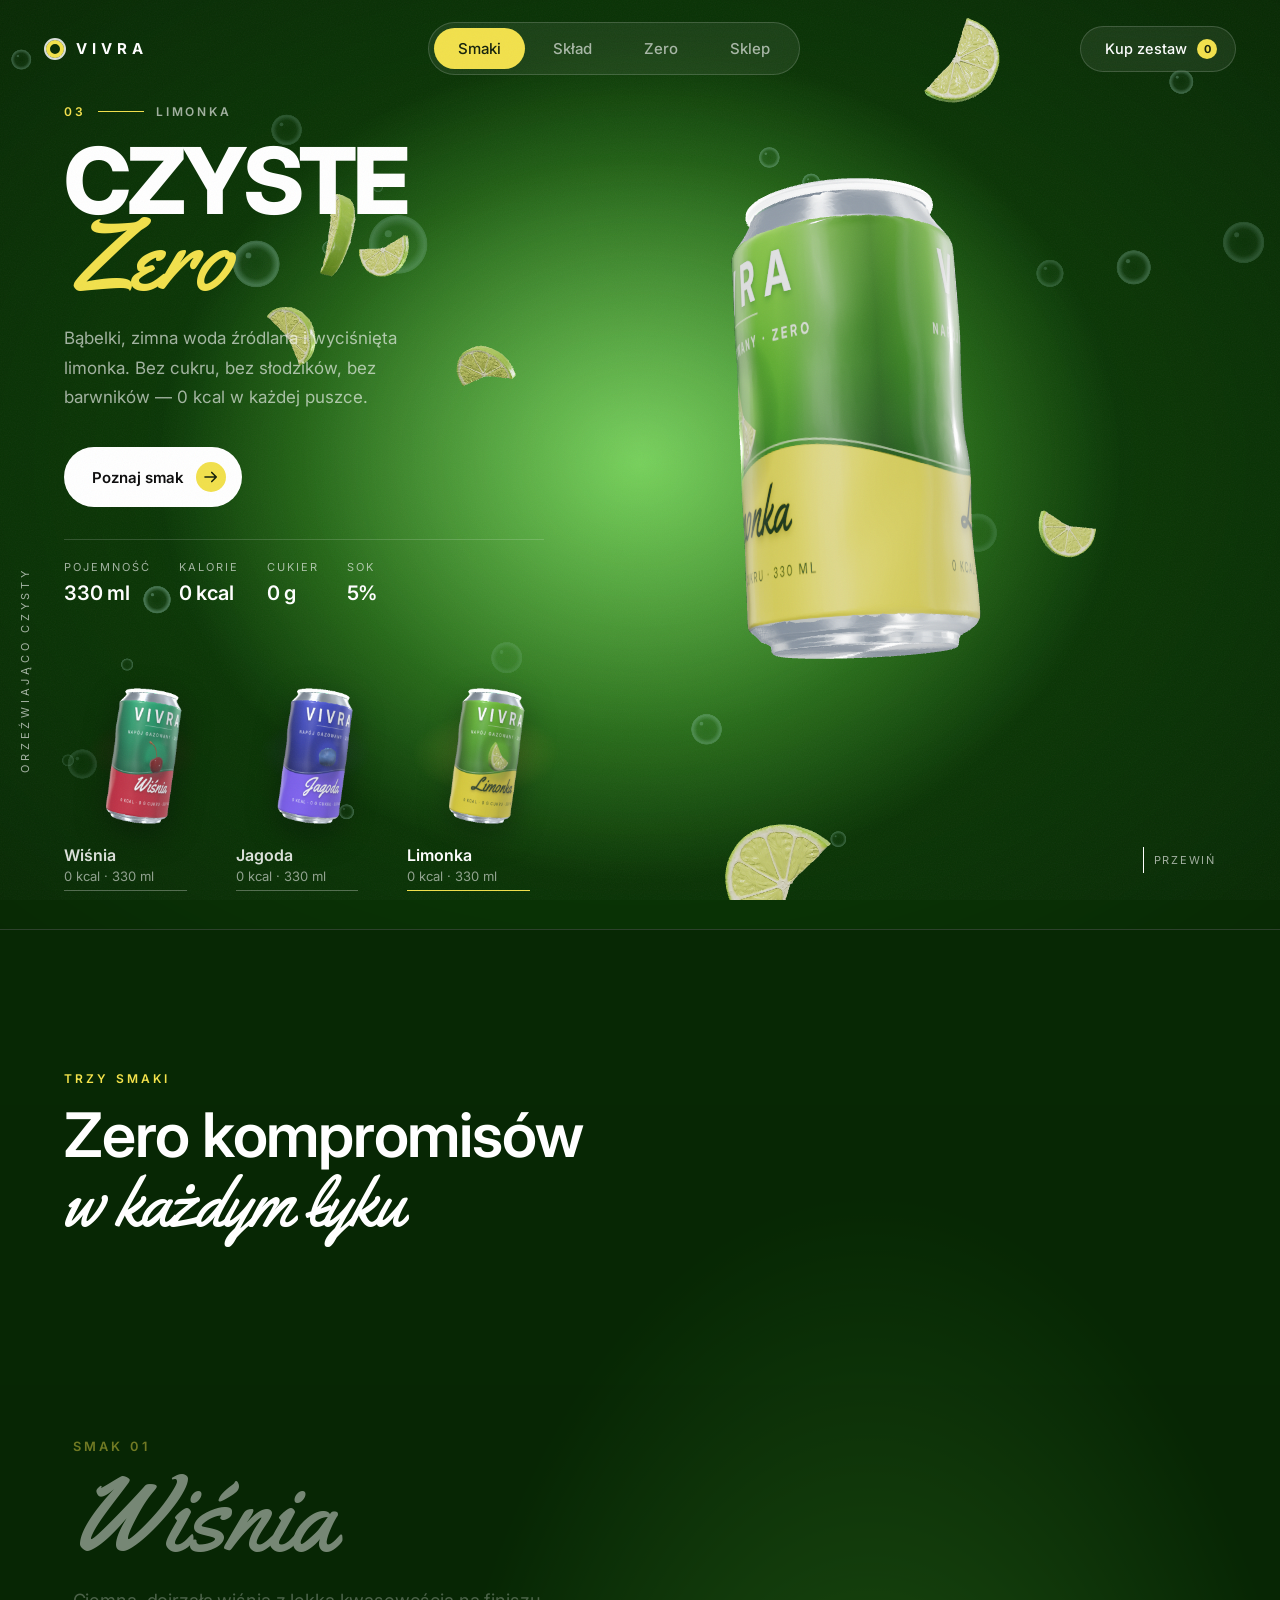
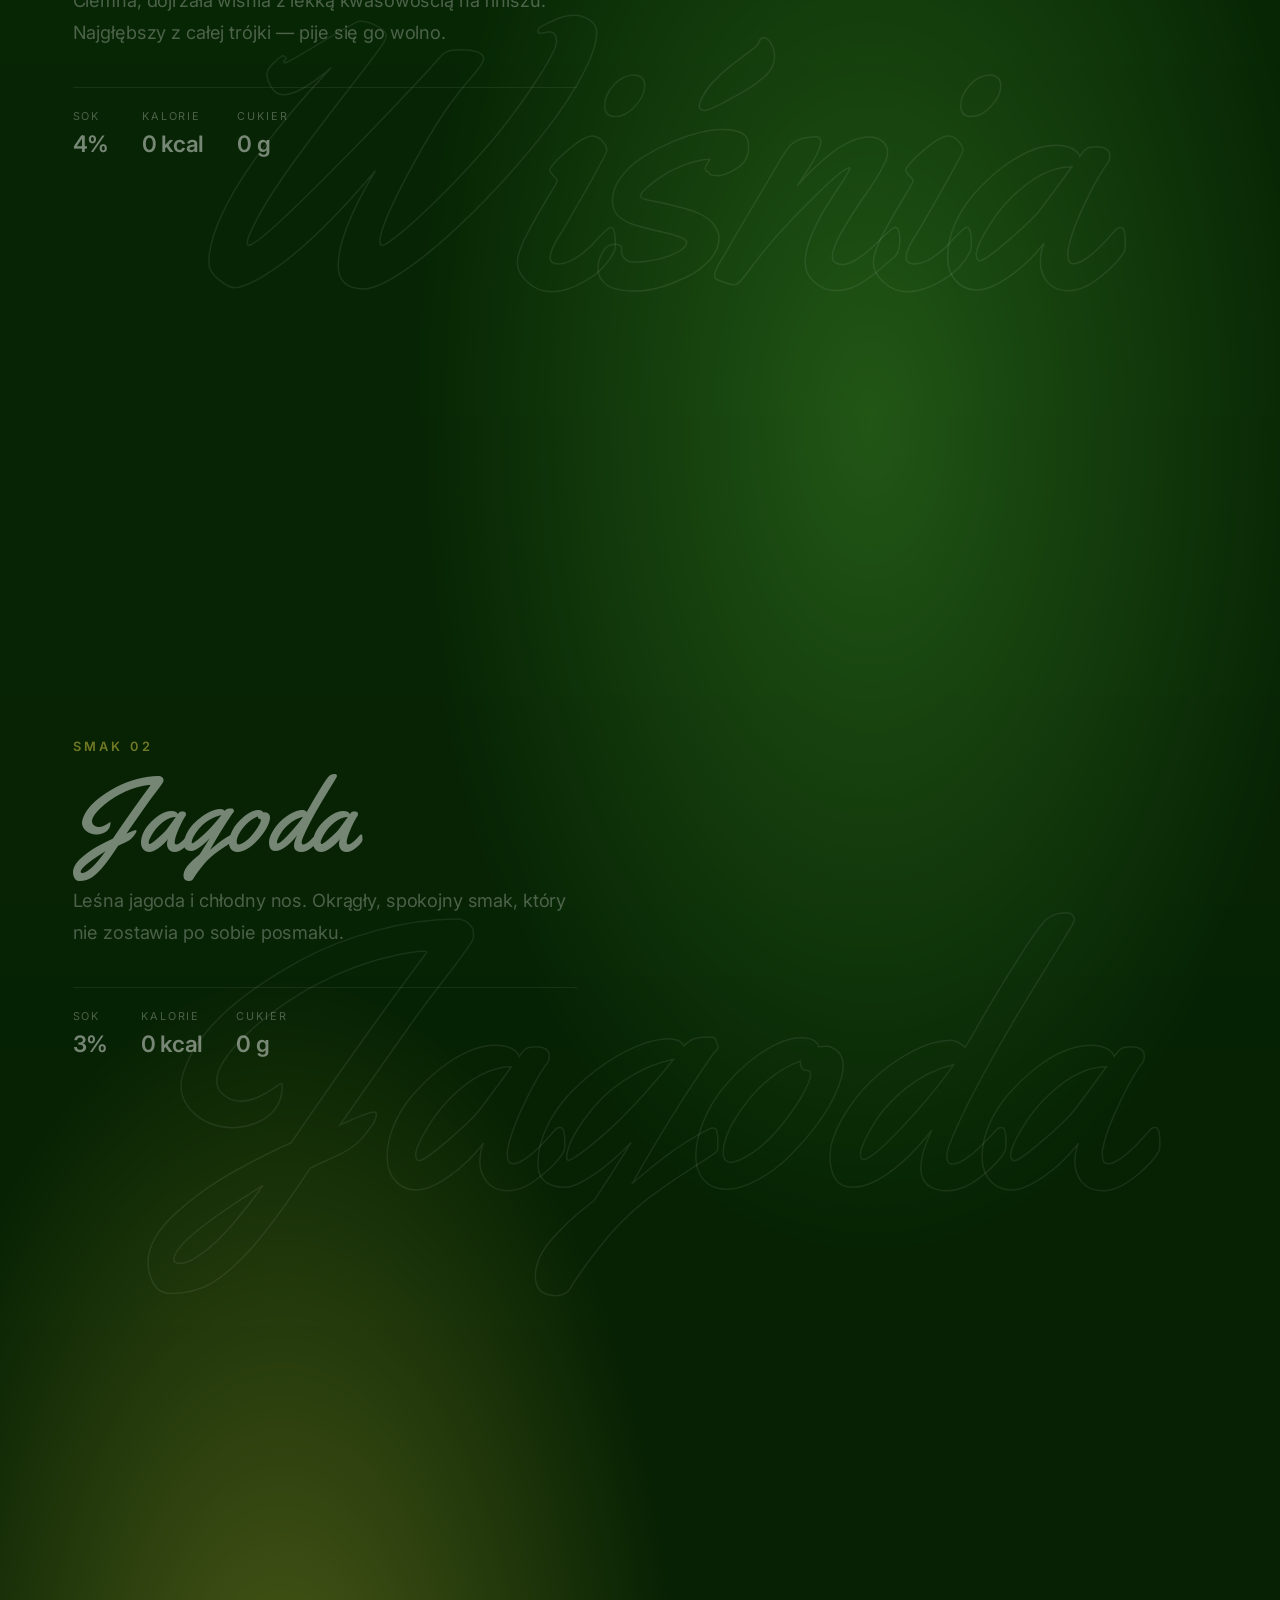
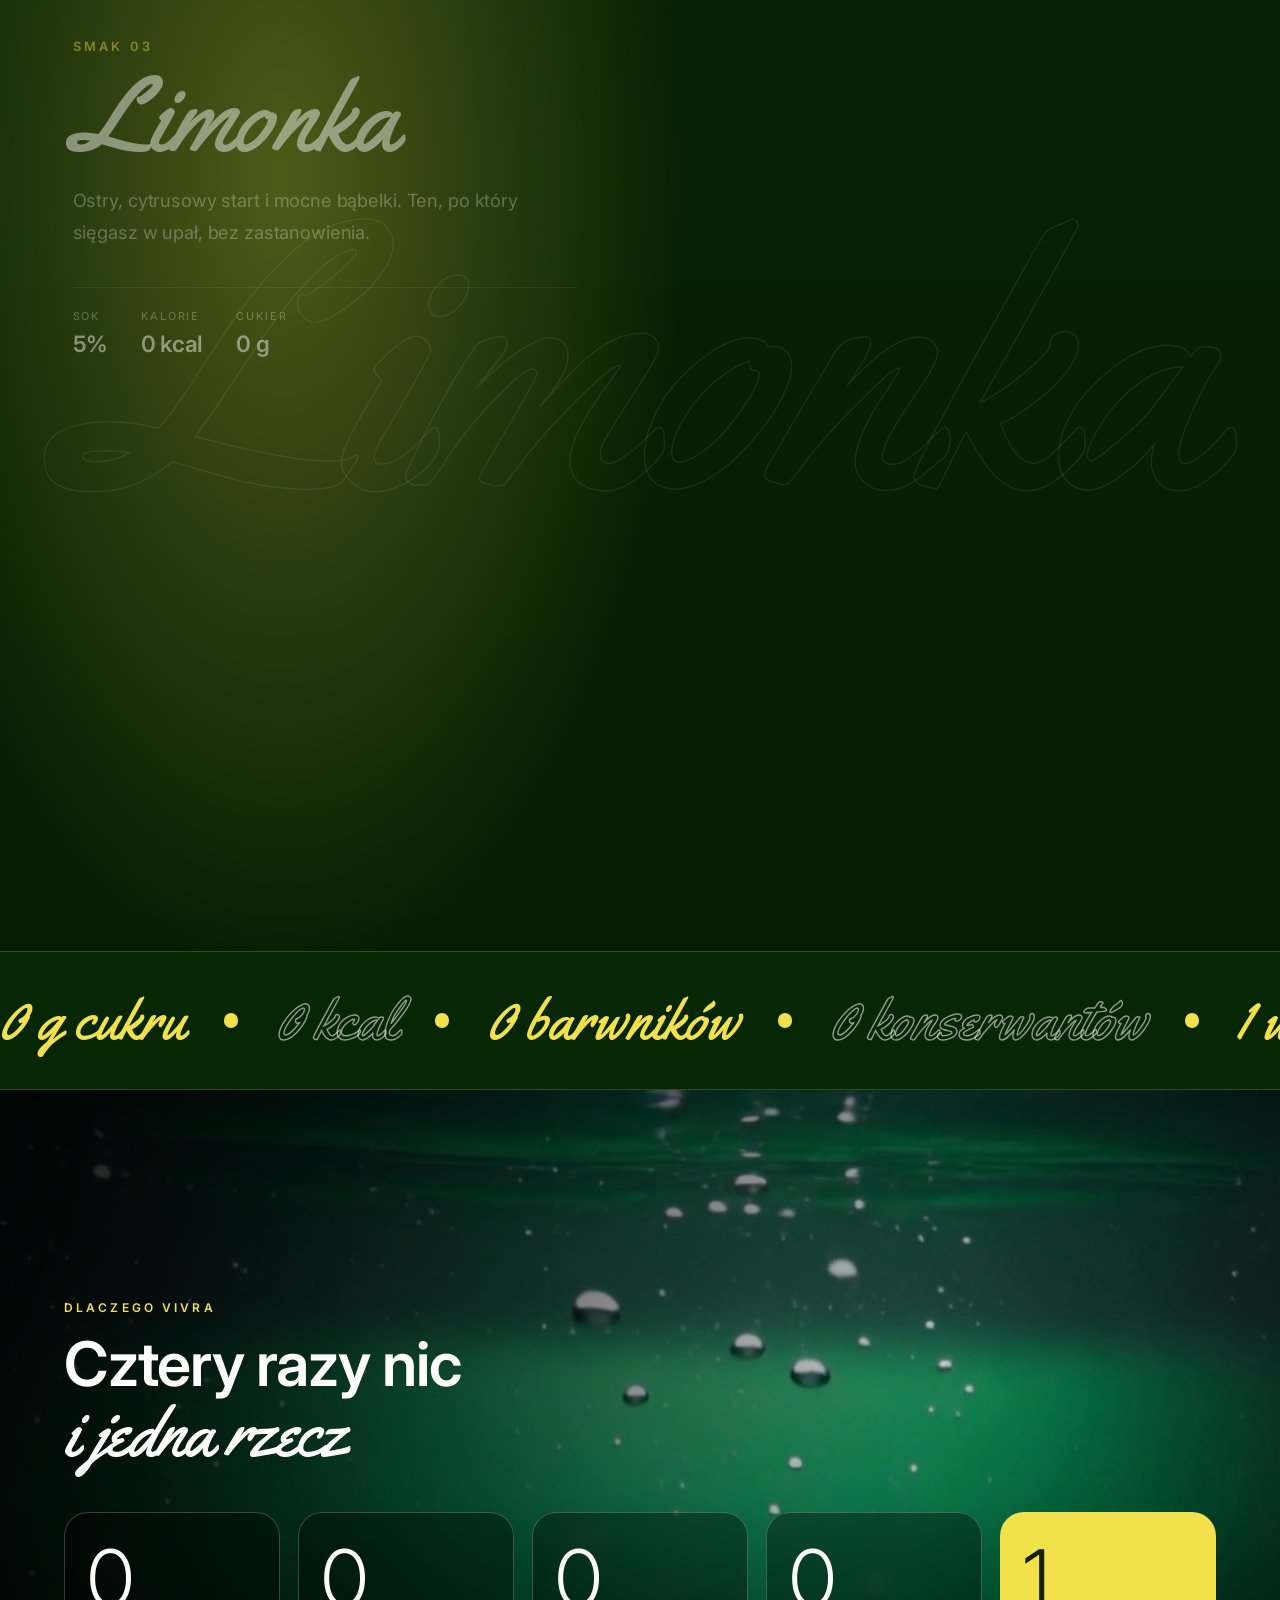
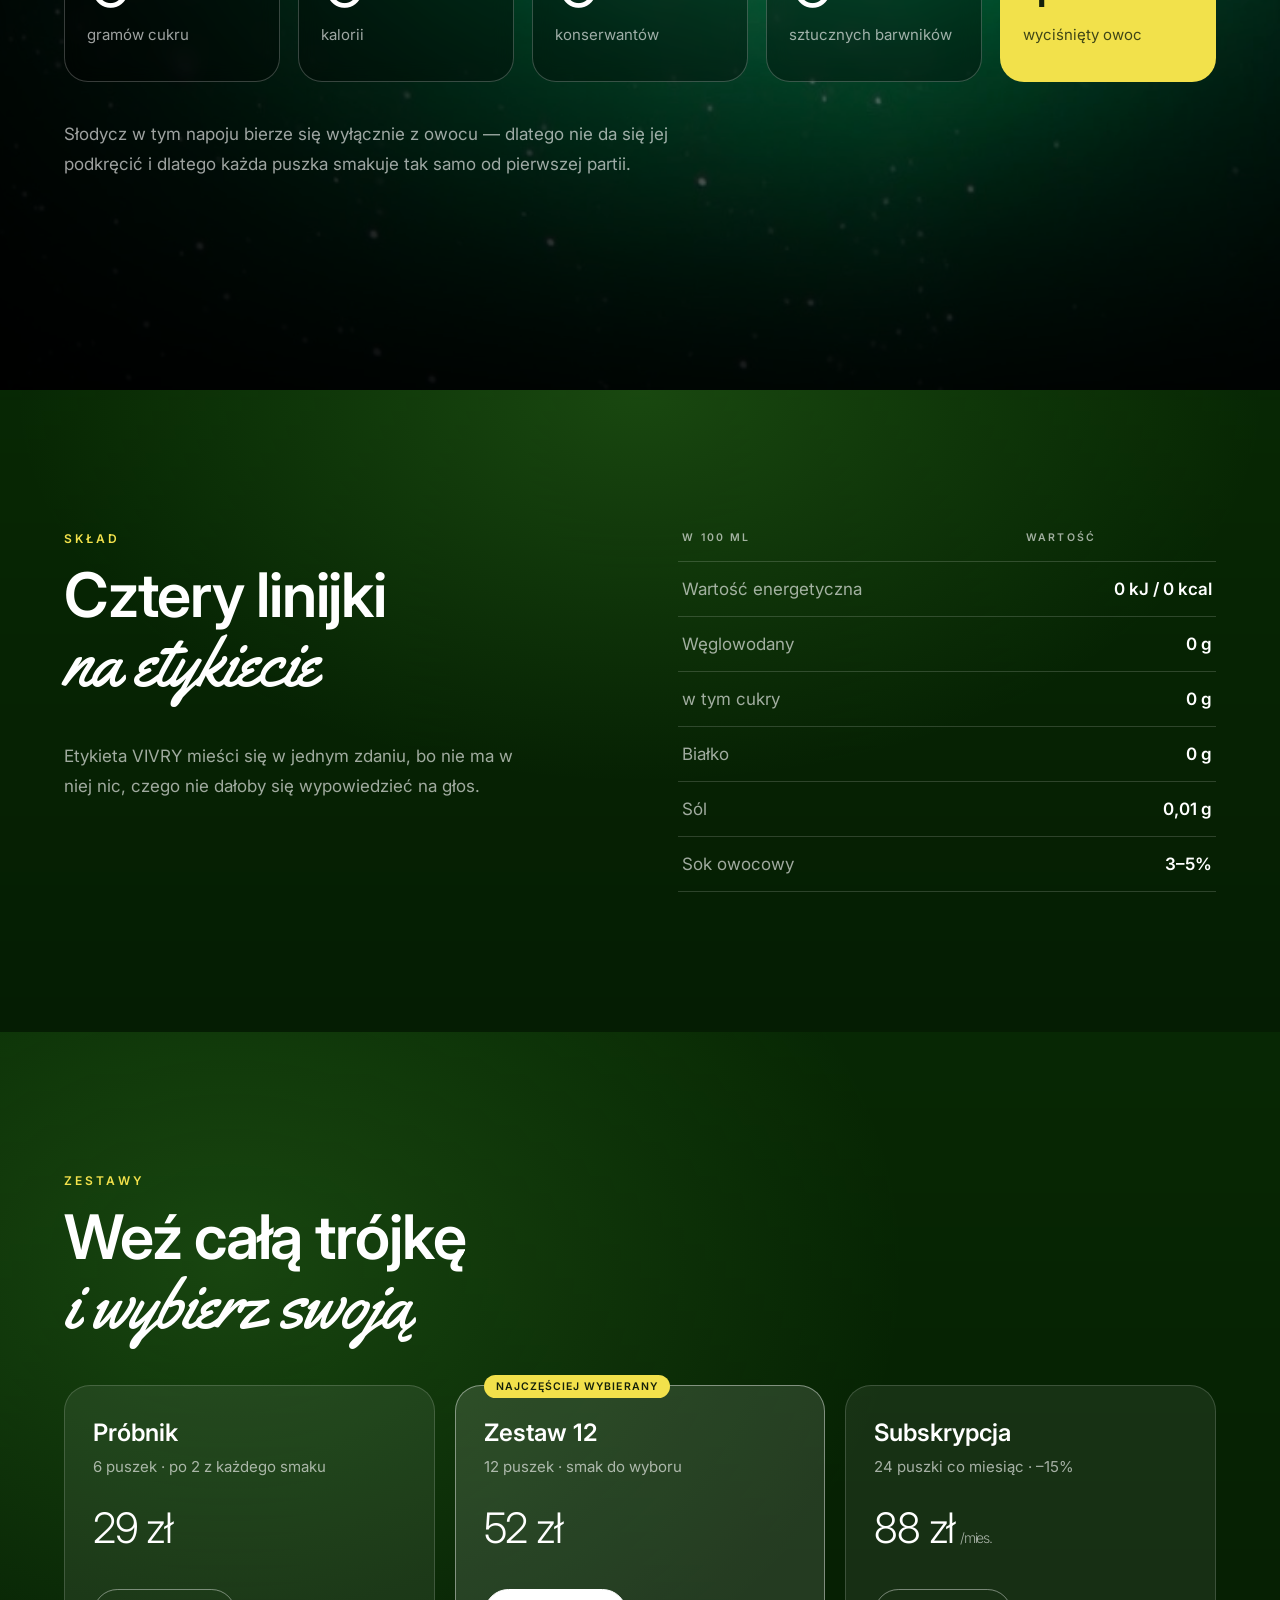
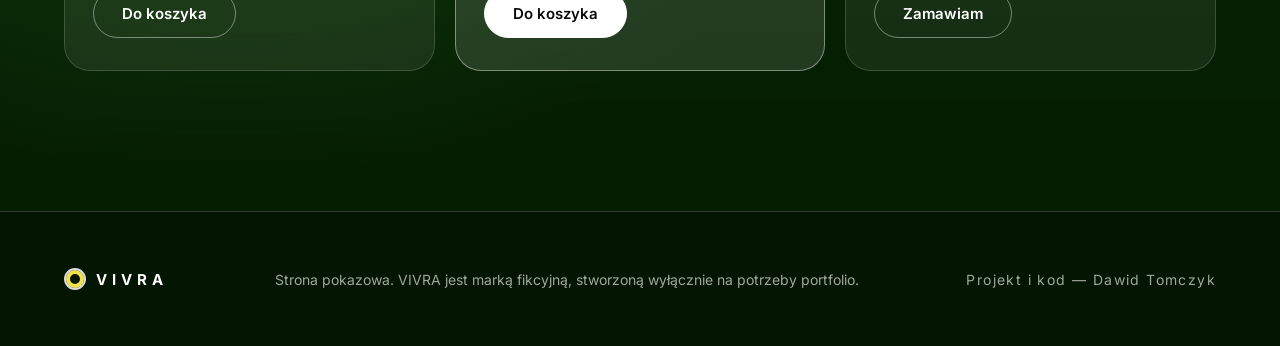
==== index.html @ 71121c5c "Sekcja „dlaczego” na wideo zamiast samych liczb Materiał z Higgsfielda (kling3_0, 5 s, 10 kredytów):" ====
<!DOCTYPE html>
<html lang="pl">
<head>
<meta charset="utf-8">
<meta name="viewport" content="width=device-width, initial-scale=1">
<title>VIVRA — orzeźwiająco czysty napój gazowany, zero cukru</title>
<meta name="description" content="VIVRA to napój gazowany bez cukru i bez kalorii. Trzy smaki: wiśnia, jagoda, limonka. Woda, bąbelki, owoc — nic więcej.">
<link rel="preconnect" href="https://fonts.googleapis.com">
<link rel="preconnect" href="https://fonts.gstatic.com" crossorigin>
<link href="https://fonts.googleapis.com/css2?family=Inter:wght@300;400;500;600;700&family=Yellowtail&display=swap" rel="stylesheet">
<link rel="stylesheet" href="css/style.css?v=29">
</head>
<body data-flavor="cherry">

<div class="grain" aria-hidden="true"></div>

<header class="topbar">
  <a class="brand" href="#top">
    <span class="brand__mark" aria-hidden="true"></span>
    <span class="brand__name">VIVRA</span>
  </a>

  <nav class="pill" aria-label="Nawigacja">
    <span class="pill__thumb" aria-hidden="true"></span>
    <a href="#top" class="is-active">Smaki</a>
    <a href="#sklad">Skład</a>
    <a href="#zero">Zero</a>
    <a href="#sklep">Sklep</a>
  </nav>

  <a class="topbar__cart" href="#sklep">
    <span>Kup zestaw</span>
    <em>0</em>
  </a>
</header>

<main id="top">

  <!-- ============ HERO ============ -->
  <section class="hero" id="hero">
    <div class="hero__sky" aria-hidden="true"></div>

    <p class="hero__edge" aria-hidden="true">Orzeźwiająco czysty</p>

    <div class="hero__cans" aria-hidden="true">
      <img class="can is-on" data-flavor="cherry"    src="media/can-cherry.png"    alt="">
      <img class="can"       data-flavor="blueberry" src="media/can-blueberry.png" alt="">
      <img class="can"       data-flavor="lime"      src="media/can-lime.png"      alt="">
    </div>

    <div class="hero__grid">
      <div class="lede">
        <p class="lede__index">
          <span data-copy="no">01</span>
          <i aria-hidden="true"></i>
          <span data-copy="flavour">Wiśnia</span>
        </p>

        <h1 class="lede__title">Czyste<br><em>Zero</em></h1>

        <p class="lede__text" data-copy="text">
          Bąbelki, zimna woda źródlana i wyciśnięta wiśnia. Bez cukru,
          bez słodzików, bez barwników — 0&nbsp;kcal w każdej puszce.
        </p>

        <a class="lede__cta" href="#sklep">
          <span>Poznaj smak</span>
          <svg viewBox="0 0 24 24" aria-hidden="true"><path d="M4 12h15m0 0-6-6m6 6-6 6"/></svg>
        </a>

        <dl class="lede__stats">
          <div><dt>Pojemność</dt><dd>330 ml</dd></div>
          <div><dt>Kalorie</dt><dd>0 kcal</dd></div>
          <div><dt>Cukier</dt><dd>0 g</dd></div>
          <div><dt>Sok</dt><dd data-copy="juice">4%</dd></div>
        </dl>
      </div>
    </div>

    <div class="picker">
      <div class="picker__box">
        <div class="picker__row">
        <button class="chip is-on" data-flavor="cherry" type="button">
          <span class="chip__wash" aria-hidden="true"></span>
          <span class="chip__shot"><img src="media/thumb-cherry.png" alt="Puszka VIVRA o smaku wiśniowym"></span>
          <span class="chip__meta">
            <strong>Wiśnia</strong>
            <em>0 kcal · 330 ml</em>
          </span>
          <span class="chip__go" aria-hidden="true">
            <svg viewBox="0 0 24 24"><path d="M4 12h15m0 0-6-6m6 6-6 6"/></svg>
          </span>
        </button>

        <button class="chip" data-flavor="blueberry" type="button">
          <span class="chip__wash" aria-hidden="true"></span>
          <span class="chip__shot"><img src="media/thumb-blueberry.png" alt="Puszka VIVRA o smaku jagodowym"></span>
          <span class="chip__meta">
            <strong>Jagoda</strong>
            <em>0 kcal · 330 ml</em>
          </span>
          <span class="chip__go" aria-hidden="true">
            <svg viewBox="0 0 24 24"><path d="M4 12h15m0 0-6-6m6 6-6 6"/></svg>
          </span>
        </button>

        <button class="chip" data-flavor="lime" type="button">
          <span class="chip__wash" aria-hidden="true"></span>
          <span class="chip__shot"><img src="media/thumb-lime.png" alt="Puszka VIVRA o smaku limonkowym"></span>
          <span class="chip__meta">
            <strong>Limonka</strong>
            <em>0 kcal · 330 ml</em>
          </span>
          <span class="chip__go" aria-hidden="true">
            <svg viewBox="0 0 24 24"><path d="M4 12h15m0 0-6-6m6 6-6 6"/></svg>
          </span>
        </button>
        </div>
      </div>

      <span class="scrollhint"><i aria-hidden="true"></i> Przewiń</span>
    </div>
  </section>

  <!-- ============ SMAKI — sekwencja sterowana scrollem ============ -->
  <section class="flavors" id="smaki">
    <div class="wrap flavors__intro">
      <p class="eyebrow">Trzy smaki</p>
      <h2 class="head">Zero kompromisów<br><em>w każdym łyku</em></h2>
    </div>

    <div class="steps">
      <article class="step" data-flavor="cherry">
        <span class="step__ghost" aria-hidden="true">Wiśnia</span>
        <div class="step__box">
          <p class="step__no">Smak 01</p>
          <h3 class="step__name">Wiśnia</h3>
          <p class="step__text">
            Ciemna, dojrzała wiśnia z lekką kwasowością na finiszu.
            Najgłębszy z całej trójki — pije się go wolno.
          </p>
          <dl class="step__data">
            <div><dt>Sok</dt><dd>4%</dd></div>
            <div><dt>Kalorie</dt><dd>0 kcal</dd></div>
            <div><dt>Cukier</dt><dd>0 g</dd></div>
          </dl>
        </div>
      </article>

      <article class="step" data-flavor="blueberry">
        <span class="step__ghost" aria-hidden="true">Jagoda</span>
        <div class="step__box">
          <p class="step__no">Smak 02</p>
          <h3 class="step__name">Jagoda</h3>
          <p class="step__text">
            Leśna jagoda i chłodny nos. Okrągły, spokojny smak,
            który nie zostawia po sobie posmaku.
          </p>
          <dl class="step__data">
            <div><dt>Sok</dt><dd>3%</dd></div>
            <div><dt>Kalorie</dt><dd>0 kcal</dd></div>
            <div><dt>Cukier</dt><dd>0 g</dd></div>
          </dl>
        </div>
      </article>

      <article class="step" data-flavor="lime">
        <span class="step__ghost" aria-hidden="true">Limonka</span>
        <div class="step__box">
          <p class="step__no">Smak 03</p>
          <h3 class="step__name">Limonka</h3>
          <p class="step__text">
            Ostry, cytrusowy start i mocne bąbelki.
            Ten, po który sięgasz w upał, bez zastanowienia.
          </p>
          <dl class="step__data">
            <div><dt>Sok</dt><dd>5%</dd></div>
            <div><dt>Kalorie</dt><dd>0 kcal</dd></div>
            <div><dt>Cukier</dt><dd>0 g</dd></div>
          </dl>
        </div>
      </article>
    </div>
  </section>

  <!-- ============ TAŚMA ============ -->
  <div class="marquee" aria-hidden="true">
    <div class="marquee__track">
        <span>0 g cukru</span><i aria-hidden="true"></i><span>0 kcal</span><i aria-hidden="true"></i><span>0 barwników</span><i aria-hidden="true"></i><span>0 konserwantów</span><i aria-hidden="true"></i><span>1 wyciśnięty owoc</span><i aria-hidden="true"></i>
        <span>0 g cukru</span><i aria-hidden="true"></i><span>0 kcal</span><i aria-hidden="true"></i><span>0 barwników</span><i aria-hidden="true"></i><span>0 konserwantów</span><i aria-hidden="true"></i><span>1 wyciśnięty owoc</span><i aria-hidden="true"></i>
    </div>
  </div>

  <!-- ============ ZERO ============ -->
  <section class="zero" id="zero">
    <div class="zero__film">
      <video class="zero__video" autoplay muted loop playsinline preload="metadata"
             poster="media/bubbles-poster.jpg" aria-hidden="true">
        <source src="media/bubbles.mp4" type="video/mp4">
      </video>
      <div class="zero__veil" aria-hidden="true"></div>

      <div class="wrap zero__over">
        <p class="eyebrow">Dlaczego VIVRA</p>
        <h2 class="head">Cztery razy nic<br><em>i jedna rzecz</em></h2>

        <ul class="zeros">
          <li><span class="zeros__n">0</span><span class="zeros__l">gramów cukru</span></li>
          <li><span class="zeros__n">0</span><span class="zeros__l">kalorii</span></li>
          <li><span class="zeros__n">0</span><span class="zeros__l">konserwantów</span></li>
          <li><span class="zeros__n">0</span><span class="zeros__l">sztucznych barwników</span></li>
          <li class="is-one"><span class="zeros__n">1</span><span class="zeros__l">wyciśnięty owoc</span></li>
        </ul>

        <p class="zero__note">
          Słodycz w tym napoju bierze się wyłącznie z owocu — dlatego nie da się jej
          podkręcić i dlatego każda puszka smakuje tak samo od pierwszej partii.
        </p>
      </div>
    </div>
  </section>

  <!-- ============ SKŁAD ============ -->
  <section class="specs" id="sklad">
    <div class="wrap specs__grid">
      <div>
        <p class="eyebrow">Skład</p>
        <h2 class="head">Cztery linijki<br><em>na etykiecie</em></h2>
        <p class="specs__lead">
          Etykieta VIVRY mieści się w jednym zdaniu, bo nie ma w niej nic,
          czego nie dałoby się wypowiedzieć na głos.
        </p>
      </div>

      <table class="table">
        <caption class="visually-hidden">Wartości odżywcze w 100 ml</caption>
        <thead><tr><th scope="col">W 100 ml</th><th scope="col">Wartość</th></tr></thead>
        <tbody>
          <tr><th scope="row">Wartość energetyczna</th><td>0 kJ / 0 kcal</td></tr>
          <tr><th scope="row">Węglowodany</th><td>0 g</td></tr>
          <tr><th scope="row">w tym cukry</th><td>0 g</td></tr>
          <tr><th scope="row">Białko</th><td>0 g</td></tr>
          <tr><th scope="row">Sól</th><td>0,01 g</td></tr>
          <tr><th scope="row">Sok owocowy</th><td>3–5%</td></tr>
        </tbody>
      </table>
    </div>
  </section>

  <!-- ============ SKLEP ============ -->
  <section class="shop" id="sklep">
    <div class="wrap shop__inner">
      <p class="eyebrow">Zestawy</p>
      <h2 class="head">Weź całą trójkę<br><em>i wybierz swoją</em></h2>

      <div class="packs">
        <article class="pack">
          <h3>Próbnik</h3>
          <p class="pack__q">6 puszek · po 2 z każdego smaku</p>
          <p class="pack__p">29 zł</p>
          <a class="btn" href="#">Do koszyka</a>
        </article>
        <article class="pack pack--hot">
          <span class="pack__tag">Najczęściej wybierany</span>
          <h3>Zestaw 12</h3>
          <p class="pack__q">12 puszek · smak do wyboru</p>
          <p class="pack__p">52 zł</p>
          <a class="btn btn--solid" href="#">Do koszyka</a>
        </article>
        <article class="pack">
          <h3>Subskrypcja</h3>
          <p class="pack__q">24 puszki co miesiąc · –15%</p>
          <p class="pack__p">88 zł<span>/mies.</span></p>
          <a class="btn" href="#">Zamawiam</a>
        </article>
      </div>
    </div>
  </section>

  <footer class="foot">
    <div class="wrap foot__inner">
      <span class="brand brand--foot"><span class="brand__mark" aria-hidden="true"></span><span class="brand__name">VIVRA</span></span>
      <p>Strona pokazowa. VIVRA jest marką fikcyjną, stworzoną wyłącznie na potrzeby portfolio.</p>
      <p class="foot__by">Projekt i kod — Dawid Tomczyk</p>
    </div>
  </footer>

</main>

<script type="importmap">
{
  "imports": {
    "three": "./js/vendor/three.module.js",
    "three/addons/": "./js/vendor/"
  }
}
</script>
<script type="module" src="js/can3d.js?v=40"></script>
<script src="js/bubbles.js?v=5"></script>
<script src="js/main.js?v=8"></script>
</body>
</html>
---- css/style.css ----
/* =========================================================
   VIVRA — landing page napoju gazowanego
   Paleta jest sterowana atrybutem data-flavor na <body>.
   ========================================================= */

:root{
  --edge:#03170d;      /* kolor krawędzi kadru  */
  --glow:#0a8b5c;      /* poświata za puszką    */
  --accent:#e2374d;    /* kolor smaku           */
  --onAccent:#ffffff;  /* tekst na kolorze smaku */
  --ink:#ffffff;
  --muted:rgba(255,255,255,.62);
  --line:rgba(255,255,255,.16);
  --glass:rgba(255,255,255,.07);
  --ease:cubic-bezier(.22,.61,.36,1);
  --slow:1.1s var(--ease);
  --shell:min(1560px, 90vw);
}

body[data-flavor="cherry"]   { --edge:#03170d; --glow:#0b8f5e; --accent:#e2374d; }
body[data-flavor="blueberry"]{ --edge:#000206; --glow:#0a49a0; --accent:#8b6bff; }
body[data-flavor="lime"]     { --edge:#0b3b06; --glow:#5fc93f; --accent:#f2e14b; --onAccent:#14210a; }

*,*::before,*::after{ box-sizing:border-box; }

html{ scroll-behavior:smooth; }

body{
  margin:0;
  font-family:"Inter",system-ui,-apple-system,"Segoe UI",sans-serif;
  color:var(--ink);
  background:var(--edge);
  overflow-x:hidden;
  -webkit-font-smoothing:antialiased;
  transition:background 1s var(--ease);
}

img{ max-width:100%; display:block; }
a{ color:inherit; text-decoration:none; }
button{ font:inherit; color:inherit; background:none; border:0; cursor:pointer; }

.visually-hidden{
  position:absolute; width:1px; height:1px; overflow:hidden;
  clip:rect(0 0 0 0); clip-path:inset(50%); white-space:nowrap;
}

/* ziarno na całej stronie — zbija cyfrowy plastik z renderów */
.grain{
  position:fixed; inset:0; z-index:60; pointer-events:none; opacity:.05;
  background-image:url("data:image/svg+xml,%3Csvg xmlns='http://www.w3.org/2000/svg' width='160' height='160'%3E%3Cfilter id='n'%3E%3CfeTurbulence type='fractalNoise' baseFrequency='.85' numOctaves='3'/%3E%3C/filter%3E%3Crect width='160' height='160' filter='url(%23n)'/%3E%3C/svg%3E");
}

/* ---------------------------------------------------------
   Górny pasek
   --------------------------------------------------------- */
.topbar{
  position:fixed; inset:0 0 auto 0; z-index:40;
  display:flex; align-items:center; justify-content:space-between;
  gap:24px; padding:22px clamp(18px,3.4vw,44px);
}

.brand{ display:inline-flex; align-items:center; gap:10px; }
.brand__mark{
  width:22px; height:22px; border-radius:50%;
  border:2px solid rgba(255,255,255,.85);
  box-shadow:inset 0 0 0 4px var(--accent);
  transition:box-shadow var(--slow);
}
.brand__name{ font-weight:700; letter-spacing:.34em; font-size:15px; }

.pill{
  position:relative;
  display:flex; align-items:center; gap:4px;
  padding:5px; border-radius:999px;
  background:var(--glass); border:1px solid var(--line);
  backdrop-filter:blur(14px); -webkit-backdrop-filter:blur(14px);
}
.pill a{
  position:relative; z-index:2;
  padding:11px 24px; border-radius:999px;
  font-size:15px; font-weight:500; color:var(--muted);
  transition:color .35s var(--ease);
}
.pill a:hover{ color:#fff; }
.pill a.is-active{ color:var(--onAccent); transition:color .35s var(--ease); }
.pill__thumb{
  position:absolute; z-index:1; top:5px; bottom:5px; left:5px; width:0;
  border-radius:999px; background:var(--accent);
  transition:transform .55s var(--ease), width .55s var(--ease), background var(--slow);
}

.topbar__cart{
  display:inline-flex; align-items:center; gap:10px;
  padding:12px 18px 12px 24px; border-radius:999px;
  font-size:14.5px; font-weight:500;
  border:1px solid var(--line); background:var(--glass);
  backdrop-filter:blur(14px); -webkit-backdrop-filter:blur(14px);
  transition:border-color .4s var(--ease), background .4s var(--ease);
}
.topbar__cart:hover{ border-color:rgba(255,255,255,.42); background:rgba(255,255,255,.13); }
.topbar__cart em{
  font-style:normal; font-size:11px; font-weight:700;
  min-width:20px; height:20px; border-radius:50%;
  display:grid; place-items:center;
  background:var(--accent); color:var(--onAccent);
  transition:background var(--slow), color var(--slow);
}

/* ---------------------------------------------------------
   Hero
   --------------------------------------------------------- */
.hero{
  position:relative;
  min-height:100svh;
  display:flex; flex-direction:column; justify-content:center;
  padding:104px clamp(18px,3.4vw,44px) clamp(230px,36vh,330px);
  overflow:hidden;
}

/* tło: winieta krawędzi + poświata za puszką */
.hero__sky{
  position:absolute; inset:-2px; z-index:0;
  background:
    radial-gradient(52% 62% at 50% 50%, var(--glow) 0%, transparent 72%),
    radial-gradient(118% 118% at 50% 50%, transparent 22%, rgba(0,0,0,.62) 100%),
    var(--edge);
  transition:background 1s var(--ease);
}
.hero__sky::after{           /* delikatny ruch poświaty */
  content:""; position:absolute; inset:0;
  background:radial-gradient(38% 44% at 50% 48%, rgba(255,255,255,.16), transparent 70%);
  animation:breathe 9s ease-in-out infinite;
}
@keyframes breathe{ 0%,100%{ transform:scale(1); opacity:.75 } 50%{ transform:scale(1.09); opacity:1 } }

/* bąbelki: płótno 2D między poświatą tła a puszką */
.hero__bubbles{
  position:fixed; inset:0; z-index:0;    /* pod puszką, nad tłami sekcji */
  pointer-events:none;
}

/* podpis pionowy przy lewej krawędzi — zastępuje wielki skrypt za puszką */
.hero__edge{
  position:absolute; z-index:3; top:50%;
  left:clamp(8px,1.4vw,20px);
  transform:translateY(-50%);
  writing-mode:vertical-rl; rotate:180deg;
  margin:0; pointer-events:none;
  font-size:11px; letter-spacing:.34em; text-transform:uppercase;
  color:var(--muted); white-space:nowrap;
}

.hero__cans{
  position:absolute; inset:0; z-index:2; pointer-events:none;
}
.can{
  position:absolute; inset:0; margin:auto;
  width:100%; height:100%;
  object-fit:contain; object-position:72% 46%;
  opacity:0; transform:scale(1.02);
  transition:opacity .85s var(--ease), transform .85s var(--ease);
  will-change:transform,opacity;
}
.can.is-on{
  opacity:1;
  transform:scale(var(--canScale,1)) translateY(var(--canY,0px));
  animation:float 7.5s ease-in-out infinite;
}
@keyframes float{
  0%,100%{ translate:0 0 }
  50%    { translate:0 -16px }
}

/* Układ jest celowo asymetryczny: treść w lewej kolumnie, puszka po prawej,
   wybór smaku poziomym paskiem u dołu. Wcześniej wszystko było wyśrodkowane
   wokół puszki, z pionową listą smaków po prawej — za blisko wzoru. */
.hero__grid{
  position:relative; z-index:3;
  width:var(--shell); margin:0 auto;
  display:grid; grid-template-columns:minmax(300px,44%) 1fr;
  align-items:center;
}

.lede{ grid-column:1; max-width:30rem; }

.lede__index{
  display:flex; align-items:center; gap:12px;
  margin:0 0 20px;
  font-size:12px; font-weight:600; letter-spacing:.24em; text-transform:uppercase;
}
.lede__index i{ flex:0 0 46px; height:1px; background:var(--accent); transition:background var(--slow); }
.lede__index span:first-child{ color:var(--accent); transition:color var(--slow); }
.lede__index span:last-child{ color:var(--muted); }

.lede__title{
  margin:0 0 22px;
  font-size:clamp(56px,7.2vw,134px); line-height:.92;
  font-weight:800; letter-spacing:-.045em; text-transform:uppercase;
}
.lede__title em{
  display:block; margin-top:-.12em; margin-left:.06em;
  font-family:"Yellowtail",cursive; font-style:normal; font-weight:400;
  font-size:1.06em; letter-spacing:0; text-transform:none;
  color:var(--accent);
  transition:color var(--slow);
}

.lede__text{
  margin:0 0 34px; max-width:34ch;
  font-size:17px; line-height:1.75; color:var(--muted);
}

.lede__cta{
  display:inline-flex; align-items:center; gap:12px;
  padding:15px 16px 15px 28px; border-radius:999px;
  font-size:15px; font-weight:600;
  background:#fff; color:#0b0b0b;
  transition:gap .4s var(--ease), transform .4s var(--ease);
}
.lede__cta:hover{ gap:18px; transform:translateY(-2px); }
.lede__cta svg{
  width:30px; height:30px; padding:6px; border-radius:50%;
  background:var(--accent); stroke:var(--onAccent); stroke-width:2.2;
  fill:none; stroke-linecap:round; stroke-linejoin:round;
  transition:background var(--slow);
}

.lede__stats{
  display:flex; flex-wrap:wrap; gap:28px;
  margin:32px 0 0; padding-top:20px;
  border-top:1px solid var(--line);
}
.lede__stats dt{
  font-size:11px; letter-spacing:.18em; text-transform:uppercase; color:var(--muted);
}
.lede__stats dd{ margin:7px 0 0; font-size:20px; font-weight:600; letter-spacing:-.01em; }

/* ---------------------------------------------------------
   Wybór smaku — poziomy pasek u dołu
   --------------------------------------------------------- */
.picker{
  position:absolute; z-index:3; left:50%; bottom:clamp(22px,4.2vh,50px);
  transform:translateX(-50%);
  width:var(--shell);
  display:flex; align-items:flex-end; justify-content:space-between;
  gap:clamp(16px,2.4vw,34px);
}
.picker__box{ display:flex; }
.picker__row{ display:flex; gap:clamp(8px,1vw,14px); }

/* Puszka stoi sama, bez pudełka — zostaje tylko podpis pod spodem.
   Kafelek jest nadal jednym przyciskiem, ale nie ma tła, ramki ani
   przycinania, żeby powiększona puszka mogła wyjść poza swój obrys. */
.chip{
  position:relative; isolation:isolate;
  width:clamp(132px,12.4vw,186px);
  padding:0; text-align:left;
  display:grid; grid-template-columns:1fr auto;
  grid-template-areas:"shot shot" "meta go";
  align-items:end; gap:0 8px;
  background:none; border:0; border-radius:0;
  transition:transform .5s var(--ease);
}
.chip[data-flavor="cherry"]   { --chipColor:#e2374d; }
.chip[data-flavor="blueberry"]{ --chipColor:#8b6bff; }
.chip[data-flavor="lime"]     { --chipColor:#f2e14b; }

/* poświata smaku pod puszką zamiast wypełnienia kafelka */
.chip__wash{
  position:absolute; z-index:-1; grid-area:shot;
  left:50%; top:6px; width:150%; height:132px;
  transform:translateX(-50%) scale(.72);
  background:radial-gradient(50% 50% at 50% 52%, var(--chipColor), transparent 68%);
  opacity:.12; pointer-events:none;
  transition:opacity .55s var(--ease), transform .55s var(--ease);
}

.chip__shot{
  grid-area:shot;
  position:relative; display:block;
  width:100%; height:152px; margin-bottom:14px;
  background:none; border-radius:0; overflow:visible;
}
.chip__shot img{
  position:absolute; inset:0;
  width:100%; height:100%; max-width:none;
  object-fit:contain;
  transition:transform .6s var(--ease), filter .6s var(--ease);
}
.chip__shot img.is-model{ filter:drop-shadow(0 10px 16px rgba(0,0,0,.35)); }

.chip__meta{
  grid-area:meta;
  display:flex; flex-direction:column; gap:3px;
  padding-bottom:6px;
  border-bottom:1px solid rgba(255,255,255,.3);
  transition:border-color .45s var(--ease);
}
.chip__meta strong{
  font-size:16px; font-weight:600;
  color:rgba(255,255,255,.86); transition:color .45s var(--ease);
}
.chip__meta em{ font-style:normal; font-size:13px; color:rgba(255,255,255,.55); }

.chip__go{
  grid-area:go; align-self:end; justify-self:end;
  width:28px; height:28px; margin-bottom:6px; border-radius:50%;
  display:grid; place-items:center;
  background:#fff;
  opacity:0; transform:translateX(-8px) scale(.7);
  transition:opacity .45s var(--ease), transform .45s var(--ease);
}
.chip__go svg{ width:13px; height:13px; stroke:#0b0b0b; stroke-width:2.4; fill:none;
  stroke-linecap:round; stroke-linejoin:round; }

.chip:hover{ transform:translateY(-12px); }
.chip:hover .chip__wash{ opacity:.4; transform:translateX(-50%) scale(1); }
.chip:hover .chip__shot img{
  transform:translateY(-7px) scale(1.12) rotate(-5deg);
  filter:drop-shadow(0 20px 24px rgba(0,0,0,.45));
}
.chip:hover .chip__meta{ border-color:rgba(255,255,255,.65); }
.chip:hover .chip__meta strong{ color:#fff; }
.chip:hover .chip__go{ opacity:1; transform:none; }
.chip:focus-visible{ outline:2px solid #fff; outline-offset:6px; }

/* wybrany smak: podkreślenie w kolorze smaku i pełna biel w nazwie */
.chip.is-on .chip__meta{ border-color:var(--chipColor); }
.chip.is-on .chip__meta strong{ color:#fff; }
.chip.is-on .chip__wash{ opacity:.22; transform:translateX(-50%) scale(.92); }
.chip.is-on .chip__shot img{ animation:chipFloat 4.5s ease-in-out infinite; }
@keyframes chipFloat{
  0%,100%{ translate:0 0 }
  50%    { translate:0 -6px }
}

.scrollhint{
  margin:0 0 18px; flex:0 0 auto;
  display:inline-flex; align-items:center; gap:10px;
  font-size:11px; letter-spacing:.16em; text-transform:uppercase; color:var(--muted);
}
.scrollhint i{
  width:1px; height:26px; background:rgba(255,255,255,.4); position:relative; overflow:hidden;
}
.scrollhint i::after{
  content:""; position:absolute; inset:0; background:#fff;
  animation:drop 2.2s var(--ease) infinite;
}
@keyframes drop{ 0%{ transform:translateY(-100%) } 60%,100%{ transform:translateY(100%) } }

/* ---------------------------------------------------------
   Sekcje wspólne
   --------------------------------------------------------- */
.wrap{ width:var(--shell); margin:0 auto; }

.eyebrow{
  margin:0 0 16px; font-size:12px; font-weight:600;
  letter-spacing:.26em; text-transform:uppercase; color:var(--accent);
  transition:color var(--slow);
}
.head{
  margin:0 0 44px;
  font-size:clamp(34px,4.8vw,76px); line-height:1.06;
  font-weight:600; letter-spacing:-.02em;
}
.head em{
  font-family:"Yellowtail",cursive; font-style:normal; font-weight:400;
  font-size:1.16em; line-height:1;
}

.flavors,.zero,.specs,.shop{
  position:relative; padding:clamp(88px,11vw,150px) clamp(18px,3.4vw,44px);
  background:linear-gradient(180deg, rgba(0,0,0,.32), rgba(0,0,0,.5));
}
/* barwna poświata smaku niesiona w dół strony */
.flavors::before,.zero::before,.specs::before,.shop::before{
  content:""; position:absolute; inset:0; pointer-events:none;
  background:radial-gradient(72% 90% at 50% 0%, var(--glow), transparent 68%);
  opacity:.2; transition:background 1s var(--ease);
}
.zero::before{ background:radial-gradient(90% 110% at 82% 40%, var(--glow), transparent 66%); }
.shop::before{ background:radial-gradient(80% 100% at 18% 30%, var(--glow), transparent 66%); }
.flavors .wrap,.zero .wrap,.specs .wrap,.shop .wrap{ position:relative; z-index:1; }
.flavors{ border-top:1px solid var(--line); }

/* tło sekcji smaków oddycha kolorem aktywnego smaku */
.flavors::before{
  background:
    radial-gradient(58% 42% at 68% 34%, var(--glow), transparent 62%),
    radial-gradient(48% 38% at 22% 76%, var(--accent), transparent 66%);
  opacity:.3;
  transition:background 1.1s var(--ease), opacity 1.1s var(--ease);
}

/* ---------------------------------------------------------
   Smaki jako sekwencja sterowana scrollem

   Każdy krok zajmuje pełny ekran, a jego treść przykleja się na czas
   przewijania. W tym samym czasie puszka — przypięta do okna w warstwie
   3D — przejeżdża przez kadr i zmienia smak. Dlatego karty obok siebie
   musiały zniknąć: przy trzech kartach w rzędzie nie ma czego prowadzić.
   --------------------------------------------------------- */
.flavors__intro{ margin-bottom:clamp(40px,8vh,90px); }

.steps{ position:relative; }
.step{ position:relative; min-height:100vh; display:flex; align-items:center; }

/* Wielka nazwa smaku w tle kroku. Nie jest przyklejona, więc przy przewijaniu
   przesuwa się szybciej niż treść i sama z siebie robi paralaksę. Leży pod
   płótnem 3D (z-index 0 kontra 1), więc puszka przechodzi przed nią. */
.step__ghost{
  position:absolute; z-index:0; left:50%; top:50%;
  transform:translate(-50%,-50%);
  font-family:"Yellowtail",cursive;
  font-size:clamp(200px,29vw,580px); line-height:1;
  white-space:nowrap; pointer-events:none; user-select:none;
  color:transparent;
  -webkit-text-stroke:1.5px rgba(255,255,255,.09);
  opacity:.9;
}
.step__box{
  position:sticky; top:50%; transform:translateY(-50%);
  width:var(--shell); margin:0 auto;
  max-width:var(--shell);
}
.step__box > *{ max-width:32rem; }

.step__no{
  margin:0 0 14px;
  font-size:13px; font-weight:600; letter-spacing:.26em; text-transform:uppercase;
  color:var(--accent); transition:color var(--slow);
}
.step__name{
  margin:0 0 20px;
  font-family:"Yellowtail",cursive; font-weight:400;
  font-size:clamp(62px,8.2vw,146px); line-height:.95; letter-spacing:.01em;
}
/* litery nazwy smaku wjeżdżają jedna po drugiej */
.step__name .ltr{
  display:inline-block;
  opacity:0; transform:translateY(.42em) rotate(4deg);
  transition:opacity .5s var(--ease), transform .55s var(--ease);
}
.step.is-live .step__name .ltr{ opacity:1; transform:none; }

.step__text{
  margin:0 0 40px;
  font-size:18.5px; line-height:1.72; color:var(--muted);
}
.step__data{
  display:flex; gap:34px; margin:0;
  padding-top:22px; border-top:1px solid var(--line);
}
.step__data dt{
  font-size:11px; letter-spacing:.18em; text-transform:uppercase; color:var(--muted);
}
.step__data dd{ margin:7px 0 0; font-size:23px; font-weight:600; letter-spacing:-.01em; }

/* Treść kroku jest widoczna zawsze — każdy krok ma własny ekran, a pudełko
   przykleja się w jego obrębie, więc teksty nie mają jak na siebie nachodzić.
   Wcześniejsza brama opacity:0 czekała na obserwator i przy wolniejszym
   dostarczeniu zdarzenia sekcja zostawała pusta. Aktywny krok tylko lekko
   wychodzi do przodu. */
.step__box{
  opacity:.45; transform:translateY(-50%) scale(.985);
  transition:opacity .6s var(--ease), transform .6s var(--ease);
}
.step.is-live .step__box{ opacity:1; transform:translateY(-50%) scale(1); }

/* ---------------------------------------------------------
   Taśma między sekcjami

   Treść jest w kodzie zdublowana, a tor przesuwa się dokładnie o połowę
   swojej szerokości — dzięki temu pętla domyka się bez skoku, bez liczenia
   czegokolwiek w JS.
   --------------------------------------------------------- */
.marquee{
  position:relative; z-index:1;
  overflow:hidden;
  padding:clamp(26px,4vh,48px) 0;
  border-block:1px solid var(--line);
  background:rgba(0,0,0,.35);
}
.marquee__track{
  display:flex; align-items:center; width:max-content;
  animation:marquee 26s linear infinite;
}
.marquee__track span{
  font-family:"Yellowtail",cursive;
  font-size:clamp(38px,4.6vw,74px); line-height:1.1;
  white-space:nowrap;
  color:transparent;
  -webkit-text-stroke:1.4px rgba(255,255,255,.55);
}
.marquee__track span:nth-child(4n+1){
  color:var(--accent); -webkit-text-stroke:0;
  transition:color var(--slow);
}
.marquee__track i{
  flex:0 0 auto;
  width:clamp(10px,1.1vw,16px); height:clamp(10px,1.1vw,16px);
  margin:0 clamp(24px,3vw,52px);
  border-radius:50%; background:var(--accent);
  transition:background var(--slow);
}
@keyframes marquee{
  from{ transform:translateX(0) }
  to  { transform:translateX(-50%) }
}
.marquee:hover .marquee__track{ animation-play-state:paused; }

/* ---------------------------------------------------------
   Sekcja „dlaczego” na wideo

   Materiał leci pełnym kadrem pod treścią. Woal to nie jednolita czerń,
   tylko gradient gęstniejący u dołu i po lewej — dokładnie tam, gdzie leżą
   napisy — żeby środek kadru z bąbelkami został widoczny.
   --------------------------------------------------------- */
.zero{ padding:0; }
.zero__film{
  position:relative; overflow:hidden;
  min-height:100svh;
  display:grid; place-items:center;
  padding:clamp(80px,10vh,140px) clamp(18px,3.4vw,44px);
}
.zero__video{
  position:absolute; inset:0; z-index:0;
  width:100%; height:100%; object-fit:cover;
  filter:saturate(1.05) contrast(1.05);
}
.zero__veil{
  position:absolute; inset:0; z-index:1; pointer-events:none;
  background:
    linear-gradient(100deg, rgba(0,0,0,.88) 0%, rgba(0,0,0,.5) 42%, rgba(0,0,0,.2) 70%),
    linear-gradient(0deg, rgba(0,0,0,.85) 0%, transparent 55%),
    radial-gradient(120% 90% at 50% 50%, transparent 30%, rgba(0,0,0,.55) 100%);
}
.zero__over{ position:relative; z-index:2; }

/* liczby zero */
.zeros{
  list-style:none; margin:0; padding:0;
  display:grid; grid-template-columns:repeat(5,minmax(0,1fr)); gap:18px;
}
.zeros li{
  padding:30px 22px 34px; border-radius:24px;
  border:1px solid rgba(255,255,255,.22);
  background:rgba(0,0,0,.34);
  backdrop-filter:blur(10px); -webkit-backdrop-filter:blur(10px);
  display:flex; flex-direction:column; gap:10px;
}
.zeros__n{
  font-size:clamp(52px,6.2vw,104px); line-height:.9; font-weight:300; letter-spacing:-.04em;
}
.zeros__l{ font-size:15px; line-height:1.5; color:var(--muted); }
.zeros .is-one{ background:var(--accent); border-color:transparent; transition:background var(--slow); }
.zeros .is-one{ color:var(--onAccent); }
.zeros .is-one .zeros__l{ color:var(--onAccent); opacity:.8; }

/* skład */
.specs__grid{ display:grid; grid-template-columns:1fr 1fr; gap:clamp(32px,6vw,90px); align-items:start; }
.specs__lead{ margin:0; max-width:42ch; font-size:17px; line-height:1.75; color:var(--muted); }
.table{ width:100%; border-collapse:collapse; font-size:17px; }
.table th,.table td{ padding:17px 4px; text-align:left; border-bottom:1px solid var(--line); }
.table thead th{
  font-size:10.5px; letter-spacing:.2em; text-transform:uppercase;
  color:var(--muted); font-weight:600; padding-top:0;
}
.table tbody th{ font-weight:400; color:var(--muted); }
.table td{ text-align:right; font-weight:600; }

/* sklep */
.packs{ display:grid; grid-template-columns:repeat(3,minmax(0,1fr)); gap:20px; }
.pack{
  position:relative; padding:32px 28px; border-radius:26px;
  border:1px solid var(--line); background:var(--glass);
  display:flex; flex-direction:column; gap:10px;
}
.pack--hot{ border-color:rgba(255,255,255,.42); background:rgba(255,255,255,.12); }
.pack__tag{
  position:absolute; top:-11px; left:28px;
  padding:5px 12px; border-radius:999px;
  font-size:10.5px; font-weight:600; letter-spacing:.1em; text-transform:uppercase;
  background:var(--accent); color:var(--onAccent); transition:background var(--slow), color var(--slow);
}
.pack h3{ margin:0; font-size:24px; font-weight:600; }
.pack__q{ margin:0; font-size:15px; color:var(--muted); }
.pack__p{ margin:16px 0 26px; font-size:42px; font-weight:300; letter-spacing:-.03em; }
.pack__p span{ margin-left:6px; font-size:14px; color:var(--muted); }
.btn{
  margin-top:auto; align-self:flex-start;
  padding:14px 28px; border-radius:999px; font-size:15px; font-weight:600;
  border:1px solid rgba(255,255,255,.42);
  transition:background .4s var(--ease), color .4s var(--ease);
}
.btn:hover{ background:#fff; color:#0b0b0b; }
.btn--solid{ background:#fff; color:#0b0b0b; border-color:#fff; }
.btn--solid:hover{ background:var(--accent); border-color:var(--accent); color:var(--onAccent); }

/* stopka */
.foot{
  padding:56px clamp(18px,3.4vw,44px);
  background:rgba(0,0,0,.62); border-top:1px solid var(--line);
}
.foot__inner{ display:flex; align-items:center; justify-content:space-between; gap:24px; flex-wrap:wrap; }
.foot p{ margin:0; font-size:14px; color:var(--muted); }
.foot__by{ letter-spacing:.1em; }

/* ---------------------------------------------------------
   Wejście sekcji przy scrollu
   --------------------------------------------------------- */
.reveal{ opacity:0; transform:translateY(26px); transition:opacity .9s var(--ease), transform .9s var(--ease); }
.reveal.is-in{ opacity:1; transform:none; }

/* ---------------------------------------------------------
   Węższe ekrany
   --------------------------------------------------------- */
@media (max-width:1080px){
  /* wąsko: treść nad puszką, pasek smaków pod nią */
  .hero{ justify-content:flex-start; padding:104px 16px 40px; }
  .hero__grid{ grid-template-columns:1fr; }
  .lede{ grid-column:1; max-width:none; text-align:center; }
  .lede__index{ justify-content:center; }
  .lede__text{ margin-inline:auto; }
  .lede__stats{ justify-content:center; }
  .hero__edge{ display:none; }

  .hero__cans{
    inset:auto 0 auto 0;
    top:clamp(300px,40vh,380px); height:clamp(280px,38vh,400px);
  }
  .can{ object-fit:cover; object-position:center; }

  .picker{
    position:static; transform:none; width:100%;
    margin-top:clamp(300px,40vh,420px);
    flex-direction:column; align-items:stretch; gap:12px;
  }
  .picker__box{ gap:10px; }
  .picker__label{ margin:0; text-align:center; }
  .picker__row{ justify-content:center; }
  .chip{ width:auto; flex:1 1 0; min-width:0; }
  .scrollhint{ margin:6px auto 0; }

  .packs{ grid-template-columns:1fr; }
  .zeros{ grid-template-columns:repeat(2,minmax(0,1fr)); }
  .specs__grid{ grid-template-columns:1fr; }
}

@media (max-width:720px){
  .topbar{ padding:16px; gap:12px; }
  .pill{ display:none; }
  .brand__name{ letter-spacing:.22em; font-size:12.5px; }
  .hero{ padding:104px 16px 40px; }
  .zeros{ grid-template-columns:1fr; }
  .zeros li{ flex-direction:row; align-items:baseline; gap:16px; padding:20px; }
  .zeros__n{ font-size:44px; }
}

@media (prefers-reduced-motion:reduce){
  *{ animation:none !important; transition-duration:.01ms !important; }
  html{ scroll-behavior:auto; }
}

.zero__note{
  margin:38px 0 0; max-width:56ch;
  font-size:17px; line-height:1.75; color:var(--muted);
}

/* ---------------------------------------------------------
   Model 3D — <canvas> wchodzi w miejsce płaskich renderów
   --------------------------------------------------------- */
.hero__stage{
  position:fixed; inset:0; width:100%; height:100%;
  z-index:1;                          /* nad tłami sekcji, pod ich treścią */
  pointer-events:none;                /* przeciąganie łapie hero, nie płótno */
  touch-action:pan-y;
}
.hero__cans{ pointer-events:none; }
body.has3d .hero__cans{ pointer-events:auto; }

/* Siatka hero leżała NAD puszką i zjadała wszystkie zdarzenia wskaźnika —
   środkowa kolumna jest pusta, ale sam element i tak je łapał, więc
   przeciąganie modelu nie działało w ogóle. Siatka i stopka przepuszczają
   teraz wskaźnik, a łapią go tylko te elementy, które faktycznie są klikalne. */
.hero{ touch-action:pan-y; }
.hero__grid,
.picker{ pointer-events:none; }
.lede,
.picker__row,
.chip{ pointer-events:auto; }
body.has3d .can{ display:none; }      /* fotorendery tylko jako zapas */
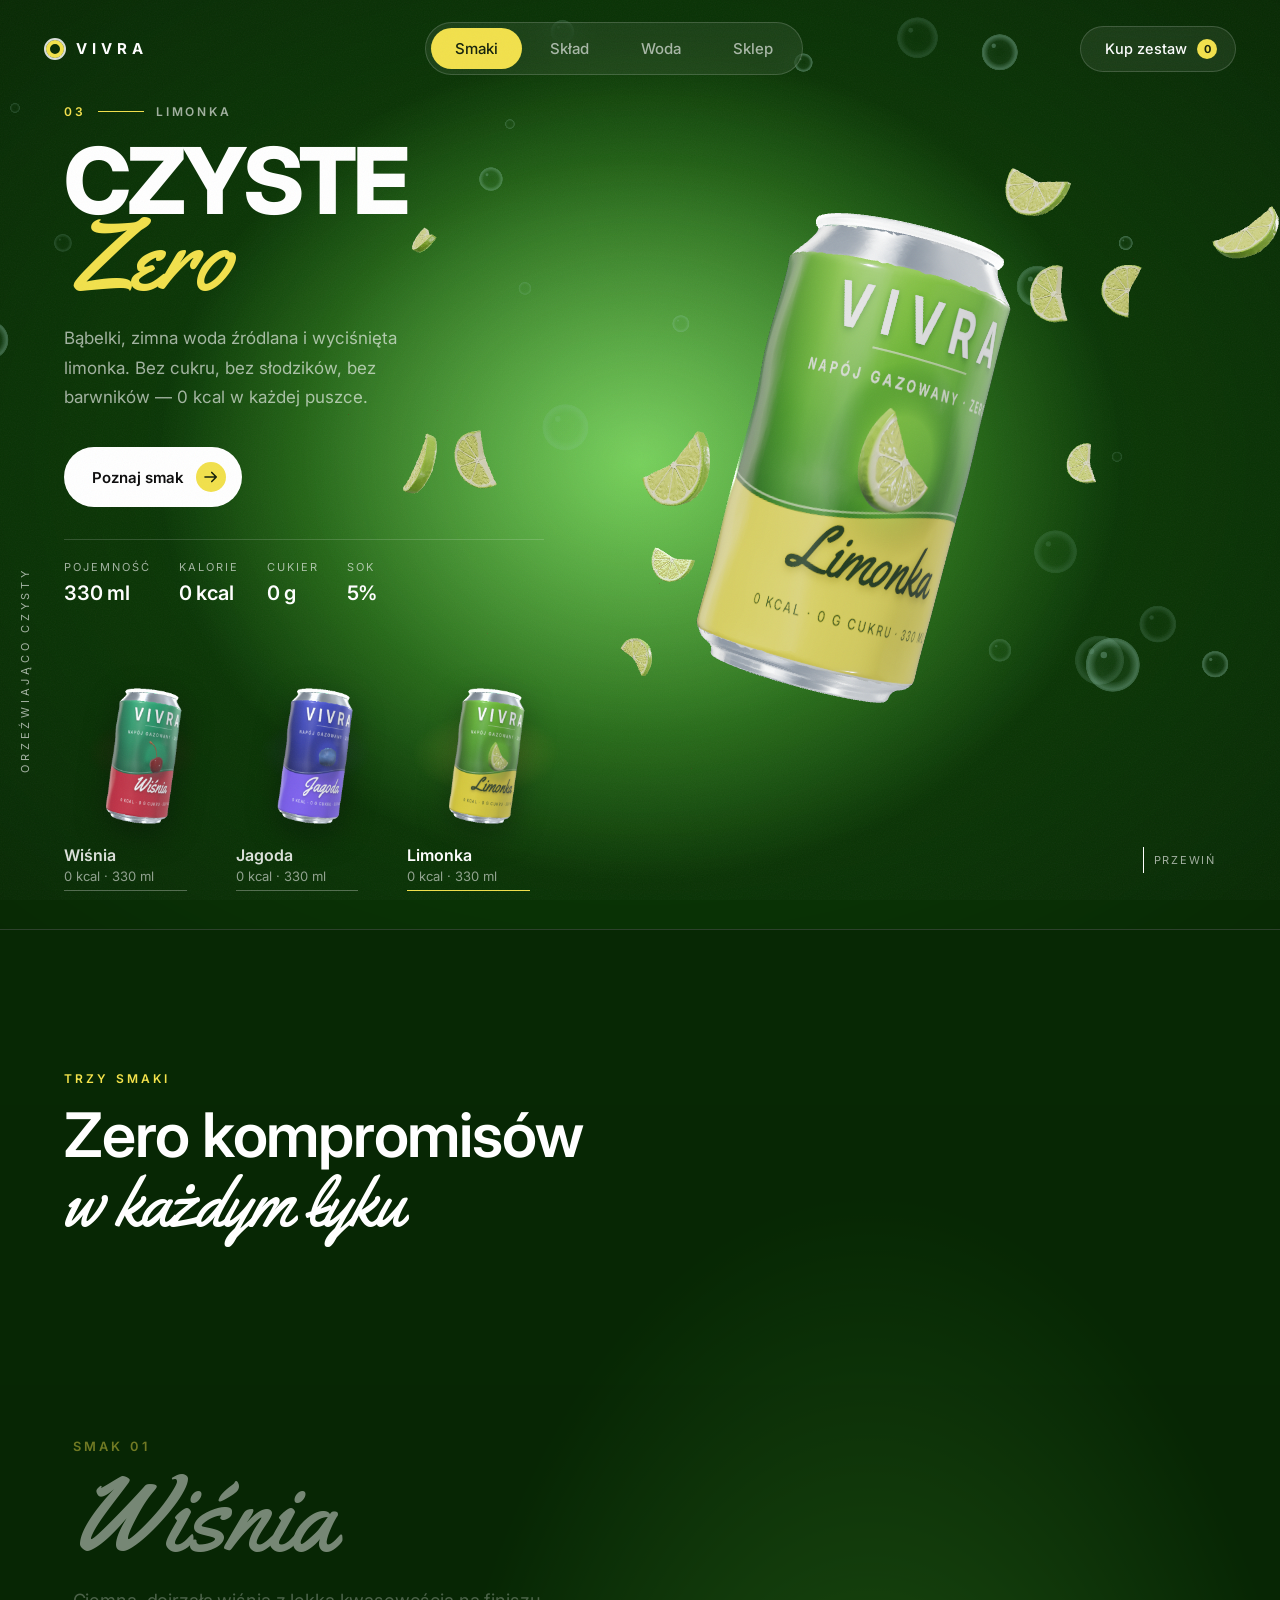
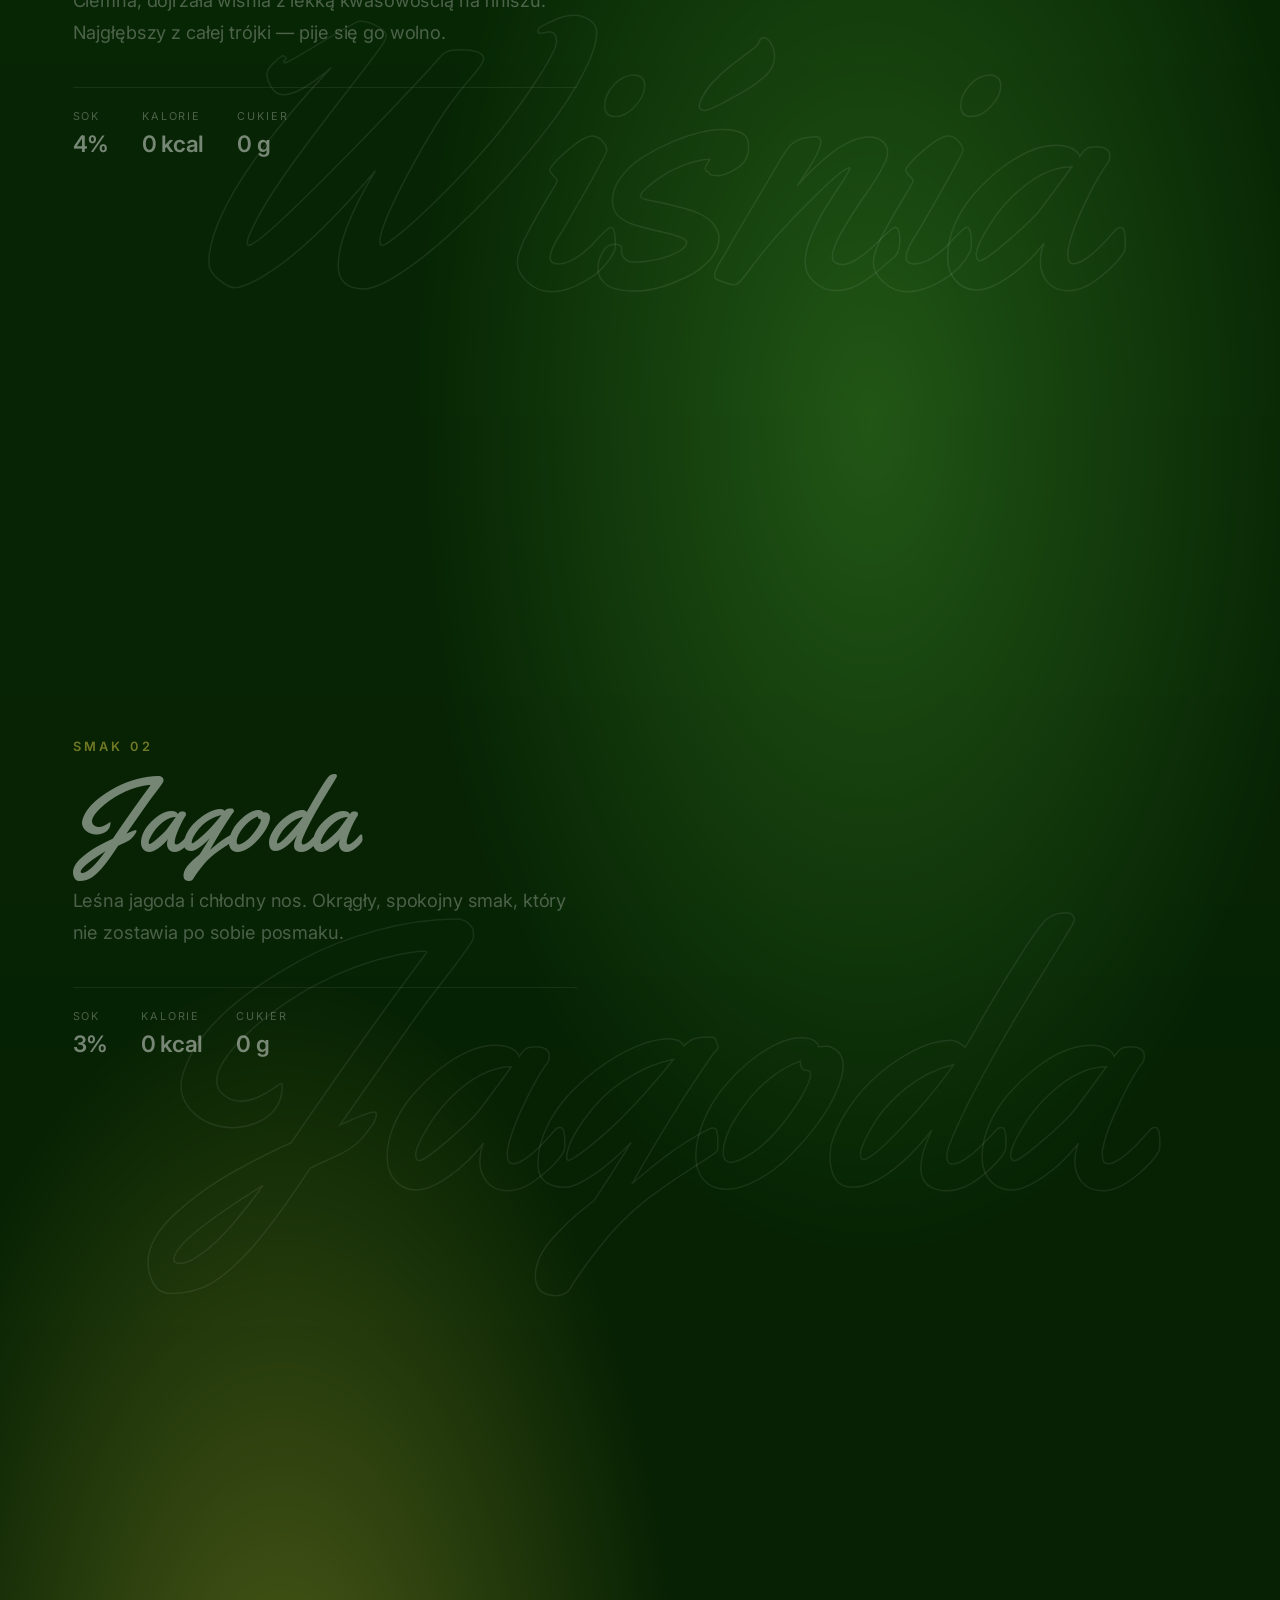
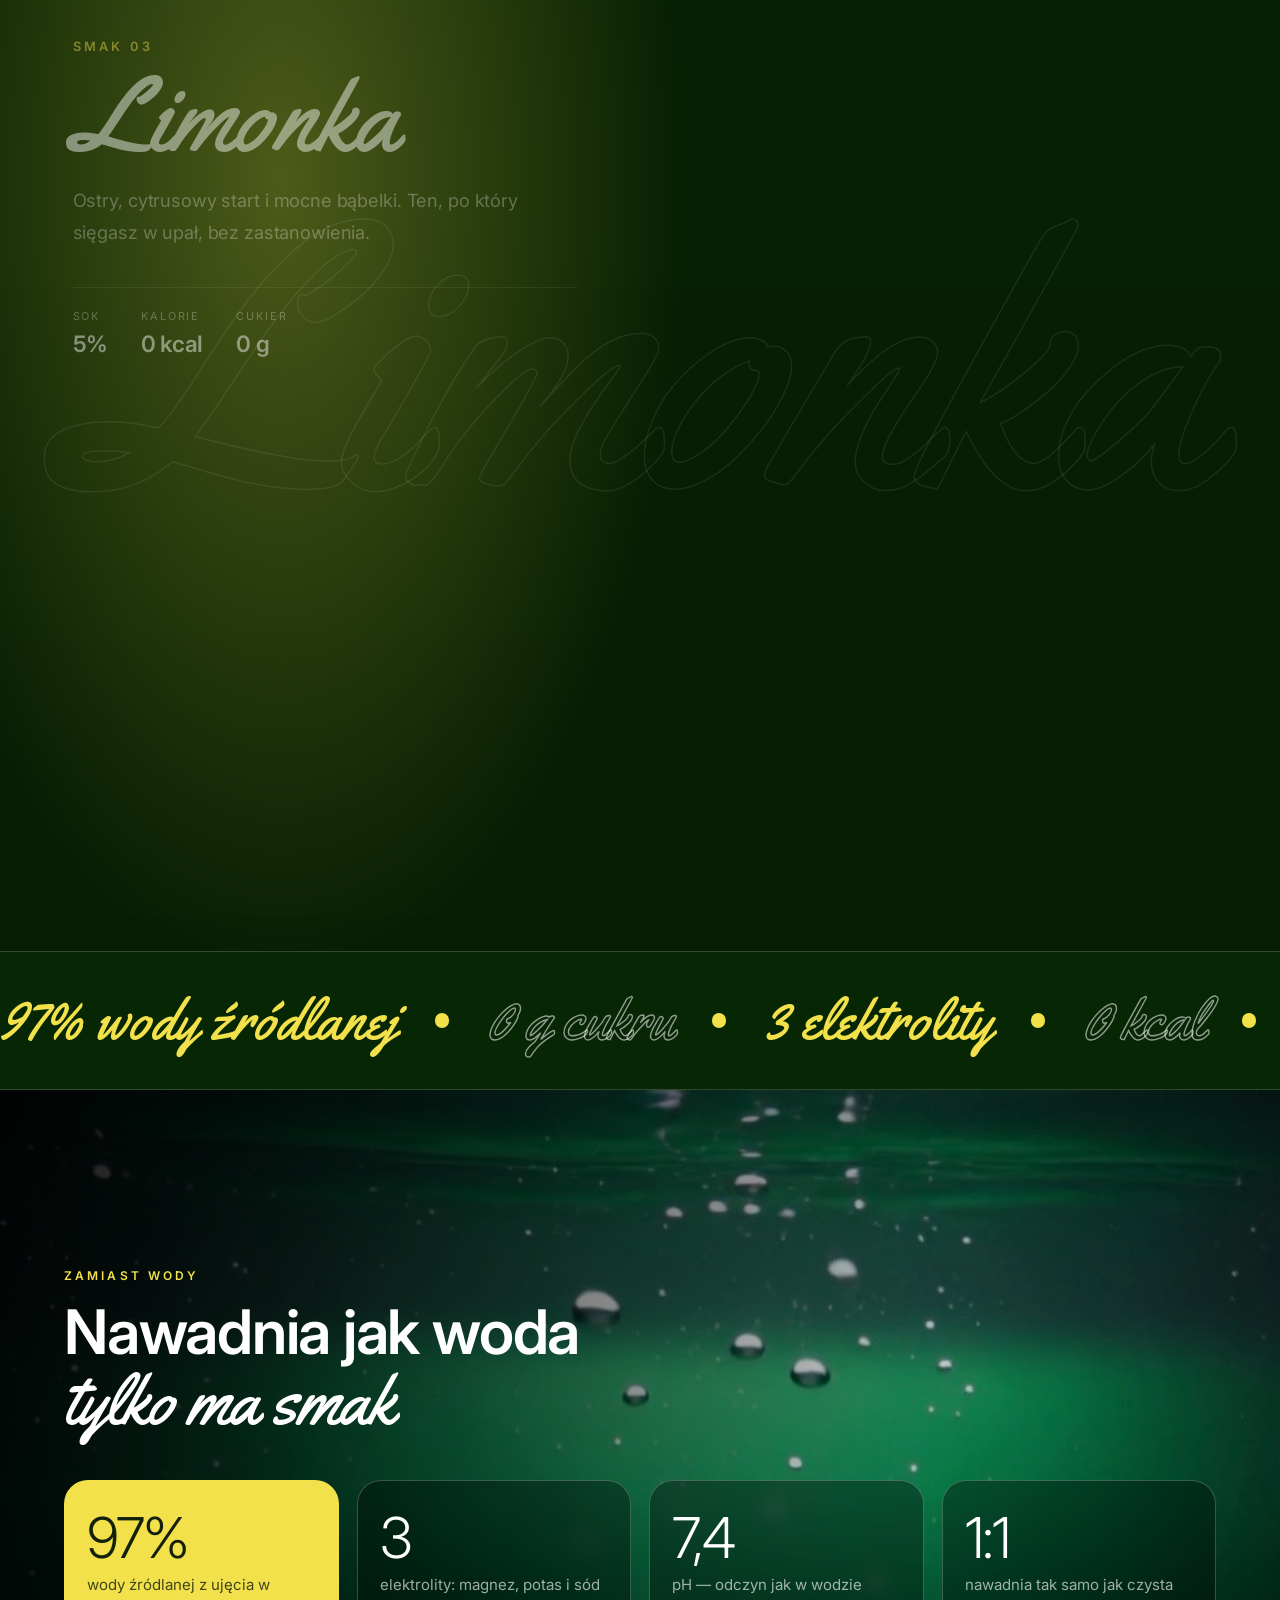
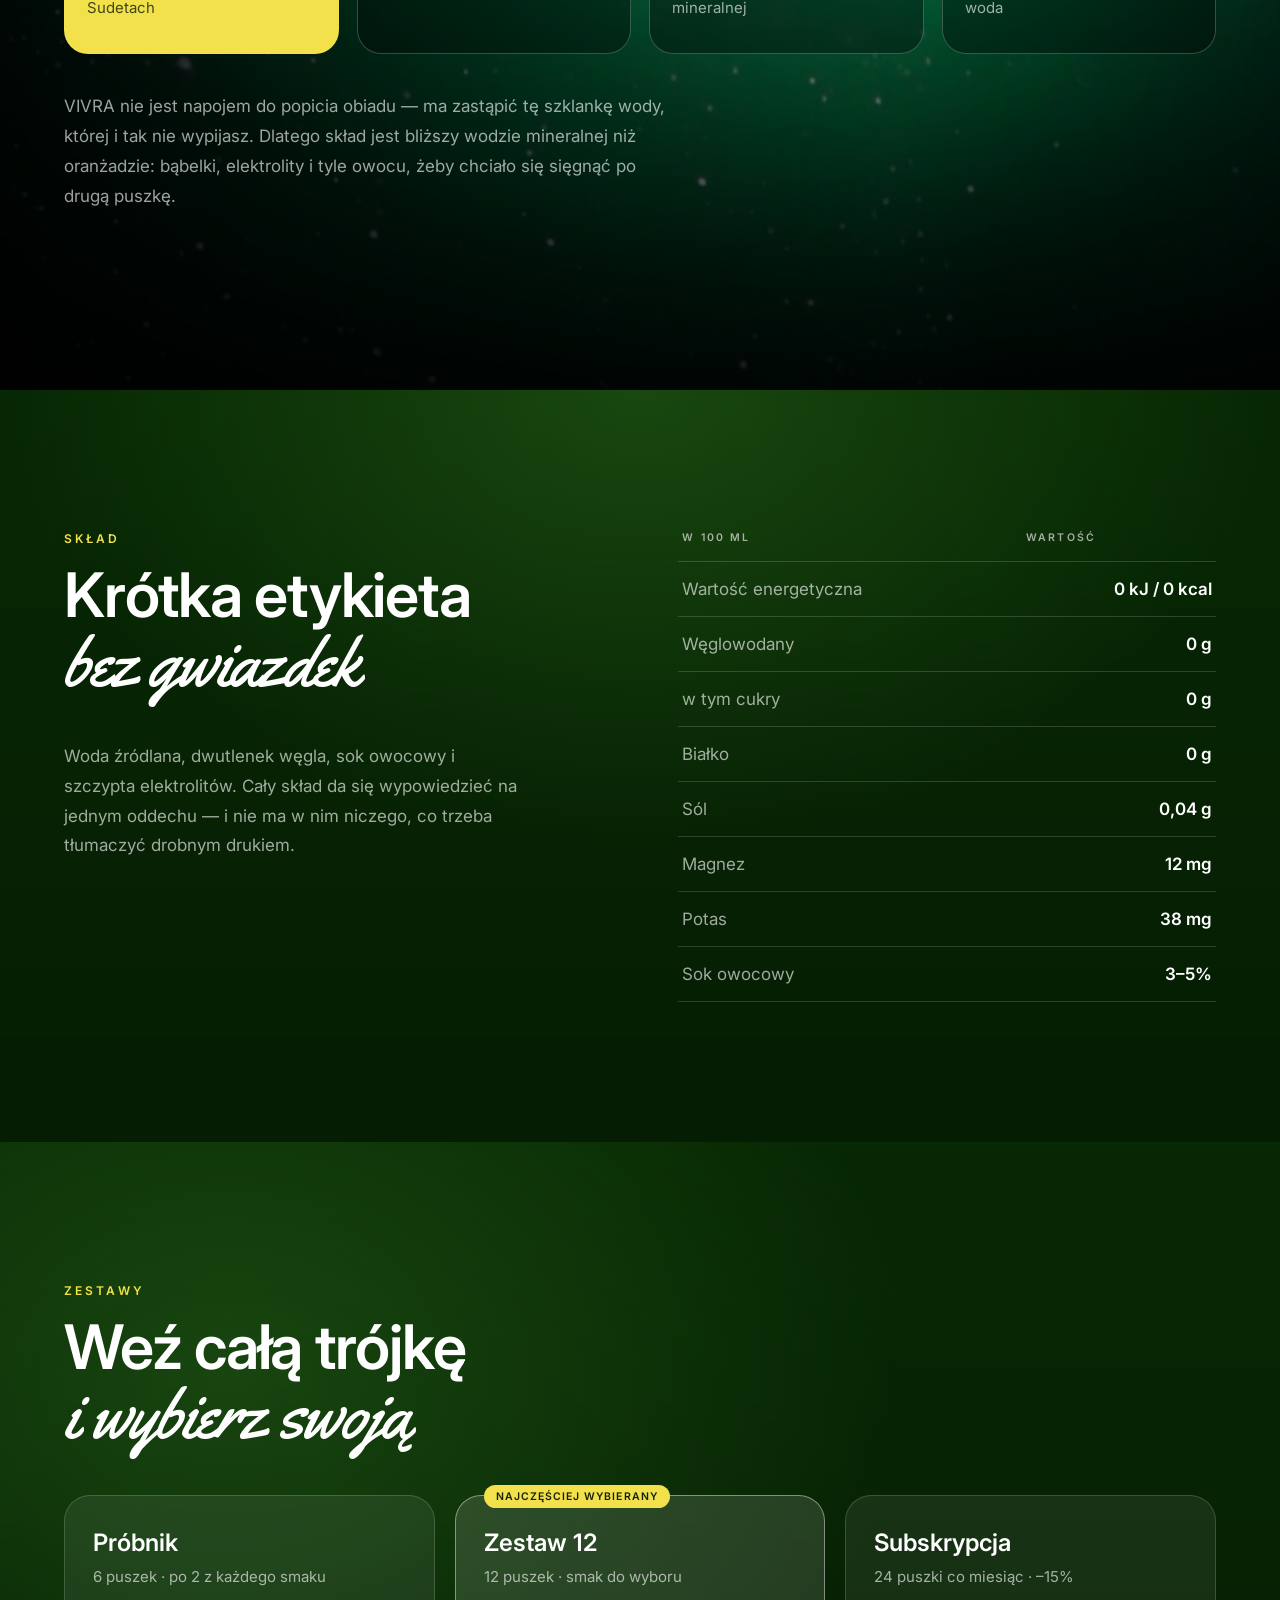
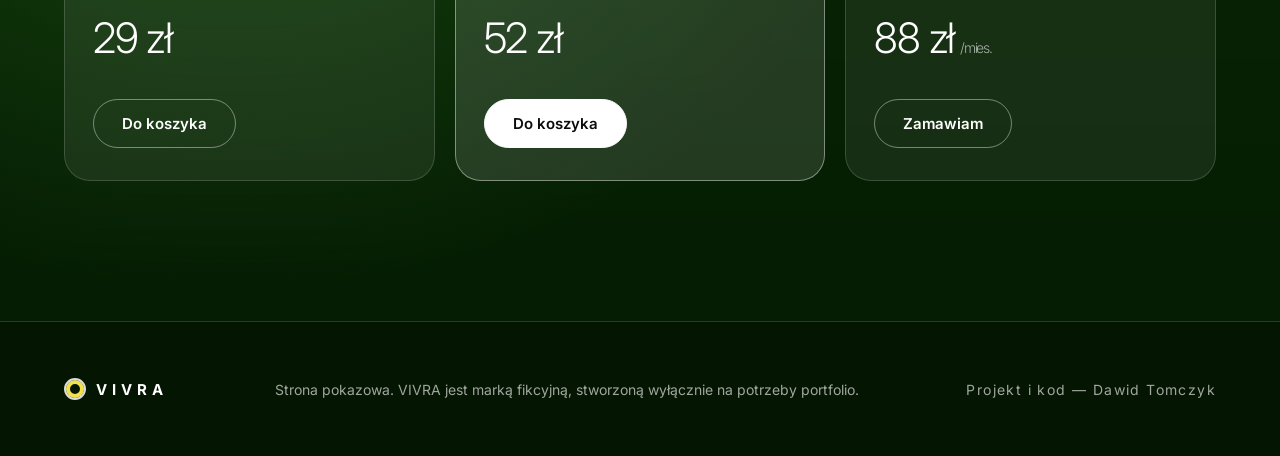
==== commit 235ed1fa: "Sekcja o wodzie zamiast wyliczanki zer Cztery zera czytały się jak brak produktu, a nie jak zaleta. " ====
--- a/index.html
+++ b/index.html
@@ -8,7 +8,7 @@
 <link rel="preconnect" href="https://fonts.googleapis.com">
 <link rel="preconnect" href="https://fonts.gstatic.com" crossorigin>
 <link href="https://fonts.googleapis.com/css2?family=Inter:wght@300;400;500;600;700&family=Yellowtail&display=swap" rel="stylesheet">
-<link rel="stylesheet" href="css/style.css?v=29">
+<link rel="stylesheet" href="css/style.css?v=31">
 </head>
 <body data-flavor="cherry">
 
@@ -24,7 +24,7 @@
     <span class="pill__thumb" aria-hidden="true"></span>
     <a href="#top" class="is-active">Smaki</a>
     <a href="#sklad">Skład</a>
-    <a href="#zero">Zero</a>
+    <a href="#zero">Woda</a>
     <a href="#sklep">Sklep</a>
   </nav>
 
@@ -186,8 +186,8 @@
   <!-- ============ TAŚMA ============ -->
   <div class="marquee" aria-hidden="true">
     <div class="marquee__track">
-        <span>0 g cukru</span><i aria-hidden="true"></i><span>0 kcal</span><i aria-hidden="true"></i><span>0 barwników</span><i aria-hidden="true"></i><span>0 konserwantów</span><i aria-hidden="true"></i><span>1 wyciśnięty owoc</span><i aria-hidden="true"></i>
-        <span>0 g cukru</span><i aria-hidden="true"></i><span>0 kcal</span><i aria-hidden="true"></i><span>0 barwników</span><i aria-hidden="true"></i><span>0 konserwantów</span><i aria-hidden="true"></i><span>1 wyciśnięty owoc</span><i aria-hidden="true"></i>
+      <span>97% wody źródlanej</span><i aria-hidden="true"></i><span>0 g cukru</span><i aria-hidden="true"></i><span>3 elektrolity</span><i aria-hidden="true"></i><span>0 kcal</span><i aria-hidden="true"></i><span>pH 7,4</span><i aria-hidden="true"></i><span>1 wyciśnięty owoc</span><i aria-hidden="true"></i>
+      <span>97% wody źródlanej</span><i aria-hidden="true"></i><span>0 g cukru</span><i aria-hidden="true"></i><span>3 elektrolity</span><i aria-hidden="true"></i><span>0 kcal</span><i aria-hidden="true"></i><span>pH 7,4</span><i aria-hidden="true"></i><span>1 wyciśnięty owoc</span><i aria-hidden="true"></i>
     </div>
   </div>
 
@@ -201,20 +201,33 @@
       <div class="zero__veil" aria-hidden="true"></div>
 
       <div class="wrap zero__over">
-        <p class="eyebrow">Dlaczego VIVRA</p>
-        <h2 class="head">Cztery razy nic<br><em>i jedna rzecz</em></h2>
+        <p class="eyebrow">Zamiast wody</p>
+        <h2 class="head">Nawadnia jak woda<br><em>tylko ma smak</em></h2>
 
         <ul class="zeros">
-          <li><span class="zeros__n">0</span><span class="zeros__l">gramów cukru</span></li>
-          <li><span class="zeros__n">0</span><span class="zeros__l">kalorii</span></li>
-          <li><span class="zeros__n">0</span><span class="zeros__l">konserwantów</span></li>
-          <li><span class="zeros__n">0</span><span class="zeros__l">sztucznych barwników</span></li>
-          <li class="is-one"><span class="zeros__n">1</span><span class="zeros__l">wyciśnięty owoc</span></li>
+          <li class="is-one">
+            <span class="zeros__n">97%</span>
+            <span class="zeros__l">wody źródlanej z ujęcia w Sudetach</span>
+          </li>
+          <li>
+            <span class="zeros__n">3</span>
+            <span class="zeros__l">elektrolity: magnez, potas i sód</span>
+          </li>
+          <li>
+            <span class="zeros__n">7,4</span>
+            <span class="zeros__l">pH — odczyn jak w wodzie mineralnej</span>
+          </li>
+          <li>
+            <span class="zeros__n">1:1</span>
+            <span class="zeros__l">nawadnia tak samo jak czysta woda</span>
+          </li>
         </ul>
 
         <p class="zero__note">
-          Słodycz w tym napoju bierze się wyłącznie z owocu — dlatego nie da się jej
-          podkręcić i dlatego każda puszka smakuje tak samo od pierwszej partii.
+          VIVRA nie jest napojem do popicia obiadu — ma zastąpić tę szklankę wody,
+          której i tak nie wypijasz. Dlatego skład jest bliższy wodzie mineralnej
+          niż oranżadzie: bąbelki, elektrolity i tyle owocu, żeby chciało się
+          sięgnąć po drugą puszkę.
         </p>
       </div>
     </div>
@@ -225,10 +238,11 @@
     <div class="wrap specs__grid">
       <div>
         <p class="eyebrow">Skład</p>
-        <h2 class="head">Cztery linijki<br><em>na etykiecie</em></h2>
+        <h2 class="head">Krótka etykieta<br><em>bez gwiazdek</em></h2>
         <p class="specs__lead">
-          Etykieta VIVRY mieści się w jednym zdaniu, bo nie ma w niej nic,
-          czego nie dałoby się wypowiedzieć na głos.
+          Woda źródlana, dwutlenek węgla, sok owocowy i szczypta elektrolitów.
+          Cały skład da się wypowiedzieć na jednym oddechu — i nie ma w nim
+          niczego, co trzeba tłumaczyć drobnym drukiem.
         </p>
       </div>
 
@@ -240,7 +254,9 @@
           <tr><th scope="row">Węglowodany</th><td>0 g</td></tr>
           <tr><th scope="row">w tym cukry</th><td>0 g</td></tr>
           <tr><th scope="row">Białko</th><td>0 g</td></tr>
-          <tr><th scope="row">Sól</th><td>0,01 g</td></tr>
+          <tr><th scope="row">Sól</th><td>0,04 g</td></tr>
+          <tr><th scope="row">Magnez</th><td>12 mg</td></tr>
+          <tr><th scope="row">Potas</th><td>38 mg</td></tr>
           <tr><th scope="row">Sok owocowy</th><td>3–5%</td></tr>
         </tbody>
       </table>
--- a/css/style.css
+++ b/css/style.css
@@ -540,7 +540,7 @@
 /* liczby zero */
 .zeros{
   list-style:none; margin:0; padding:0;
-  display:grid; grid-template-columns:repeat(5,minmax(0,1fr)); gap:18px;
+  display:grid; grid-template-columns:repeat(4,minmax(0,1fr)); gap:18px;
 }
 .zeros li{
   padding:30px 22px 34px; border-radius:24px;
@@ -550,7 +550,7 @@
   display:flex; flex-direction:column; gap:10px;
 }
 .zeros__n{
-  font-size:clamp(52px,6.2vw,104px); line-height:.9; font-weight:300; letter-spacing:-.04em;
+  font-size:clamp(40px,4.4vw,74px); line-height:.95; font-weight:300; letter-spacing:-.035em;
 }
 .zeros__l{ font-size:15px; line-height:1.5; color:var(--muted); }
 .zeros .is-one{ background:var(--accent); border-color:transparent; transition:background var(--slow); }
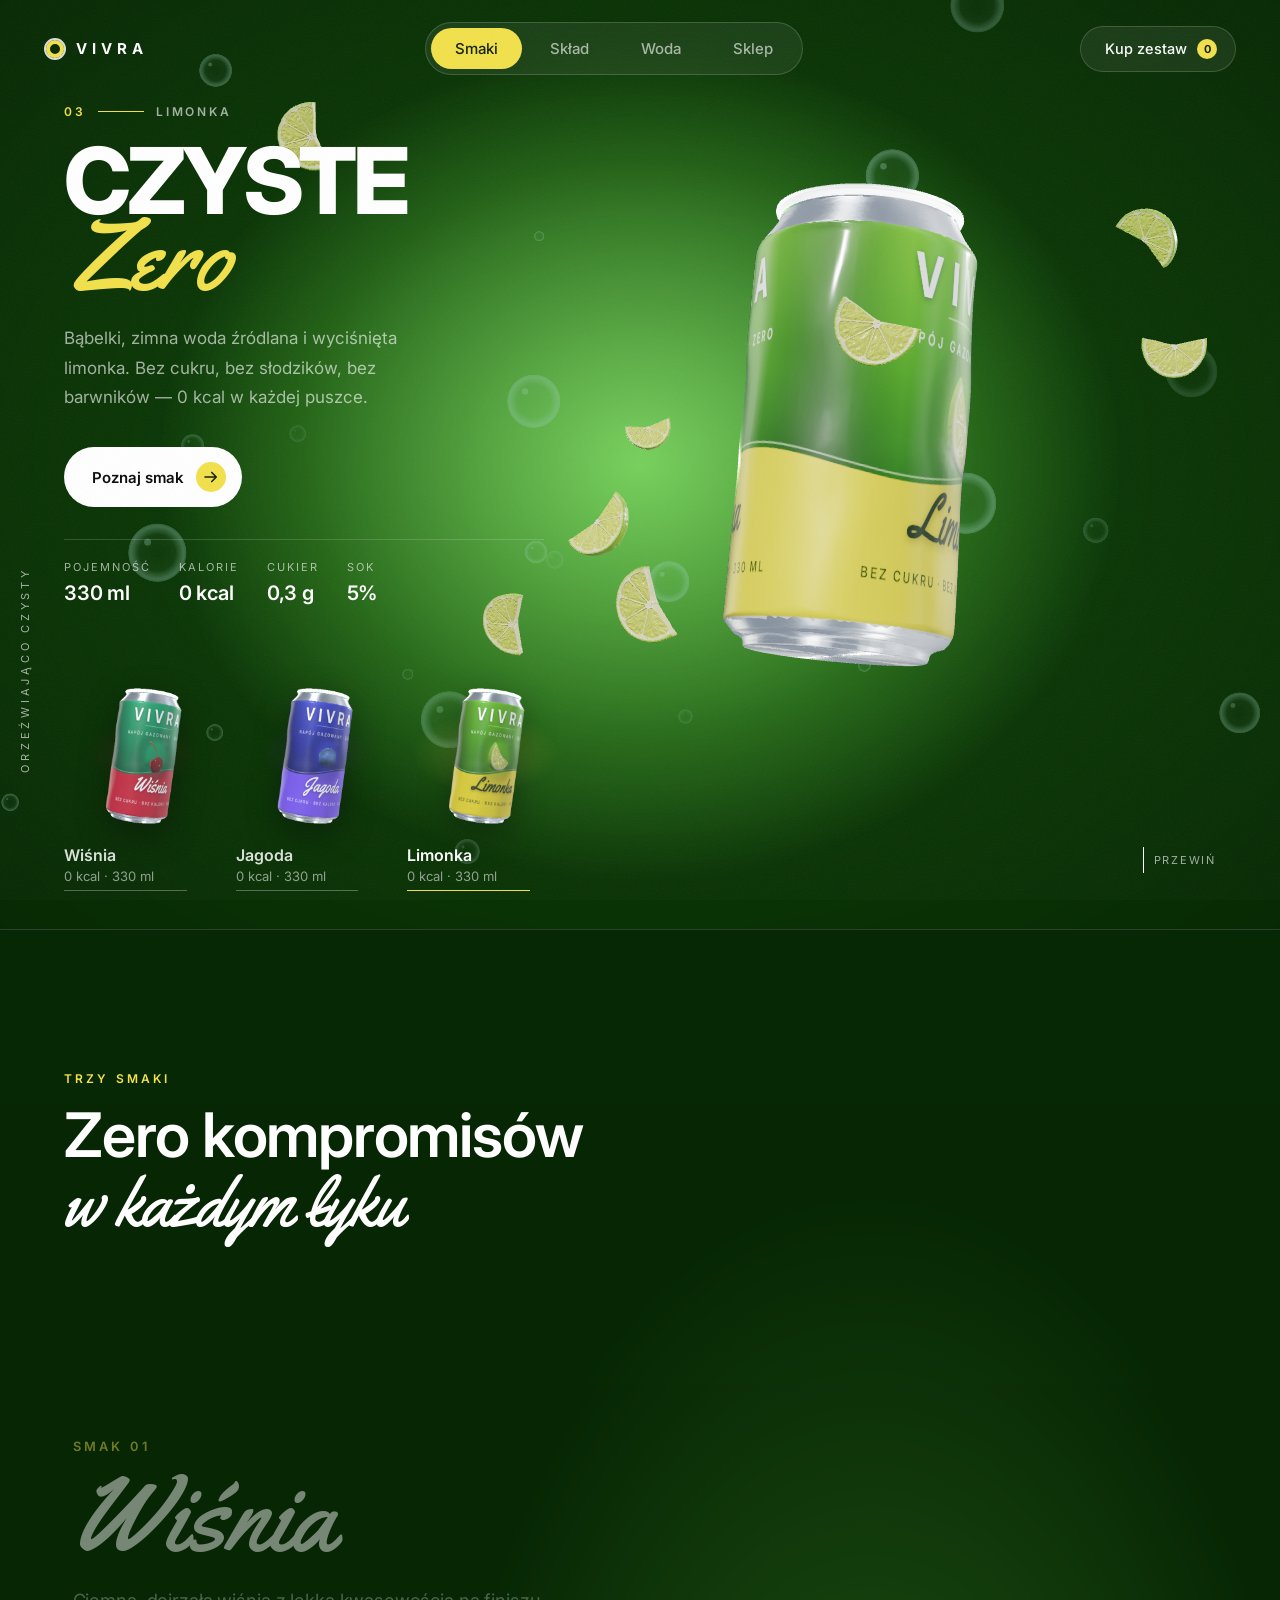
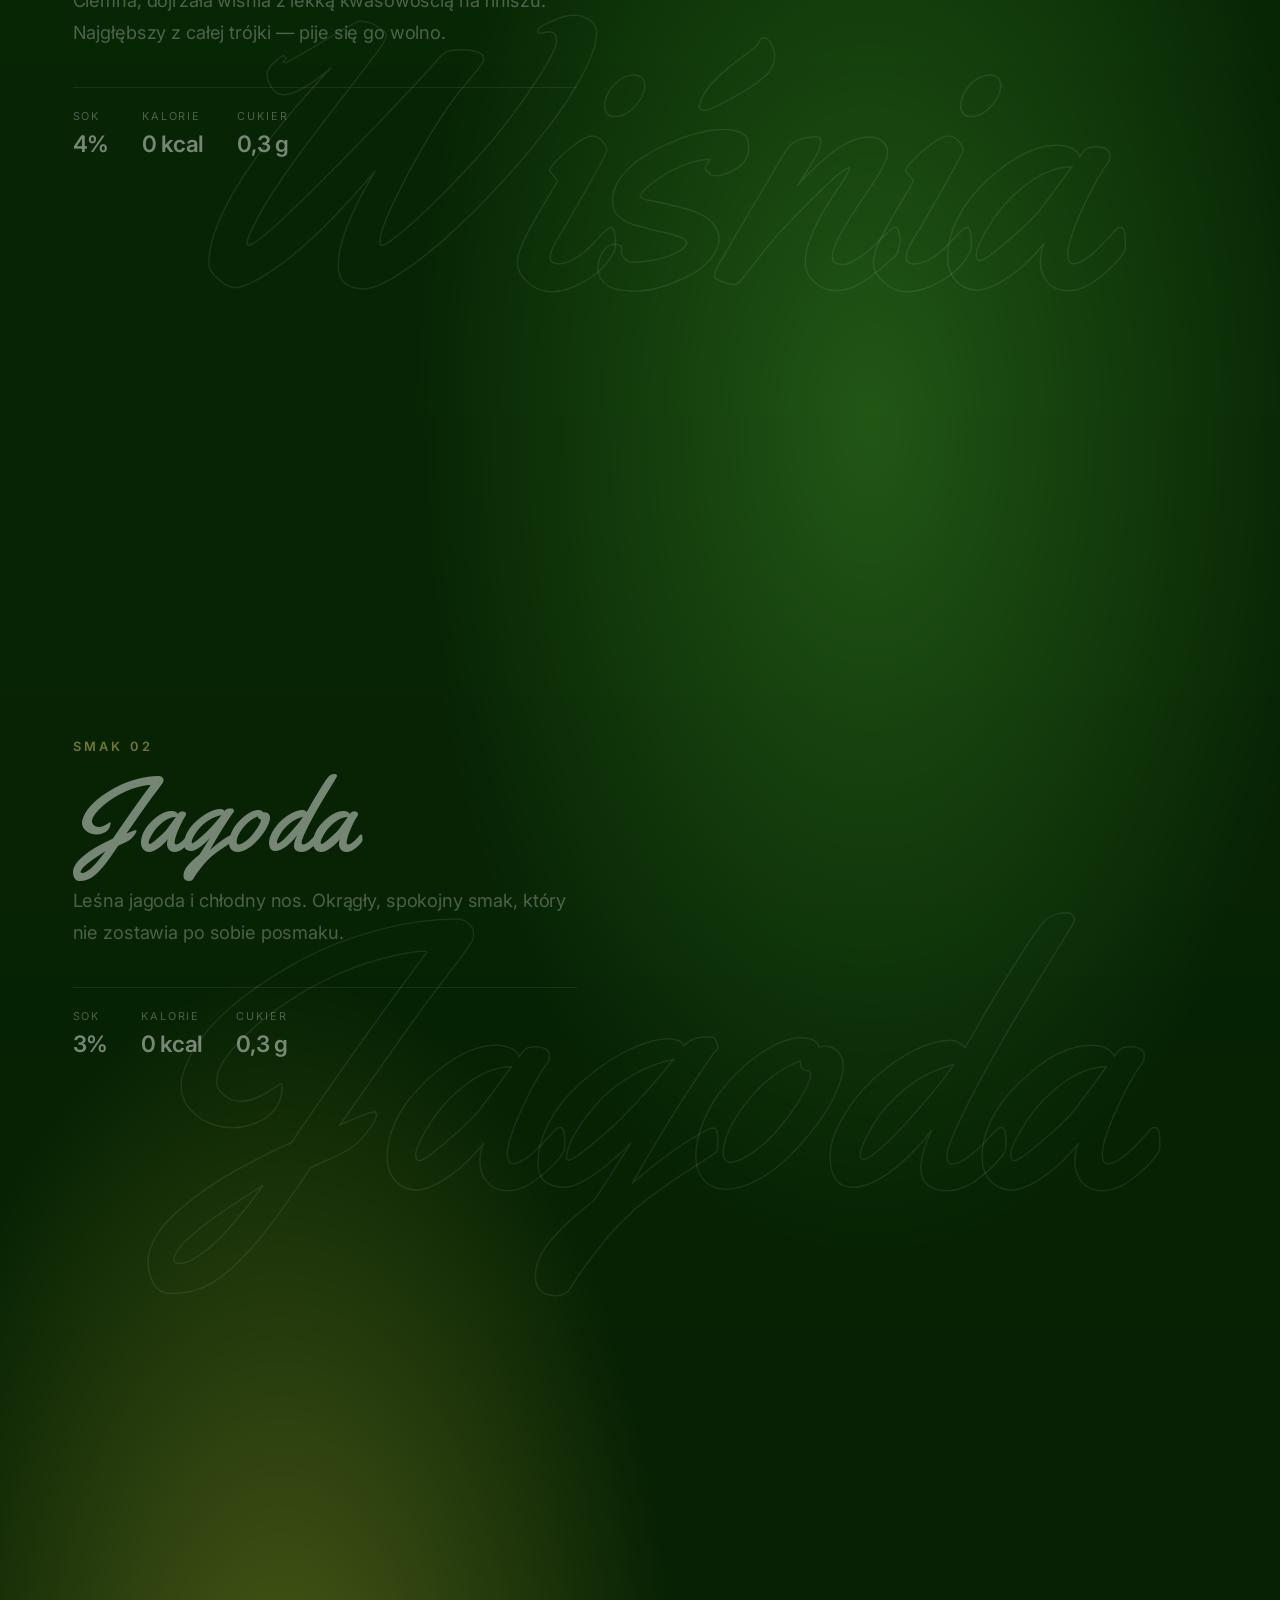
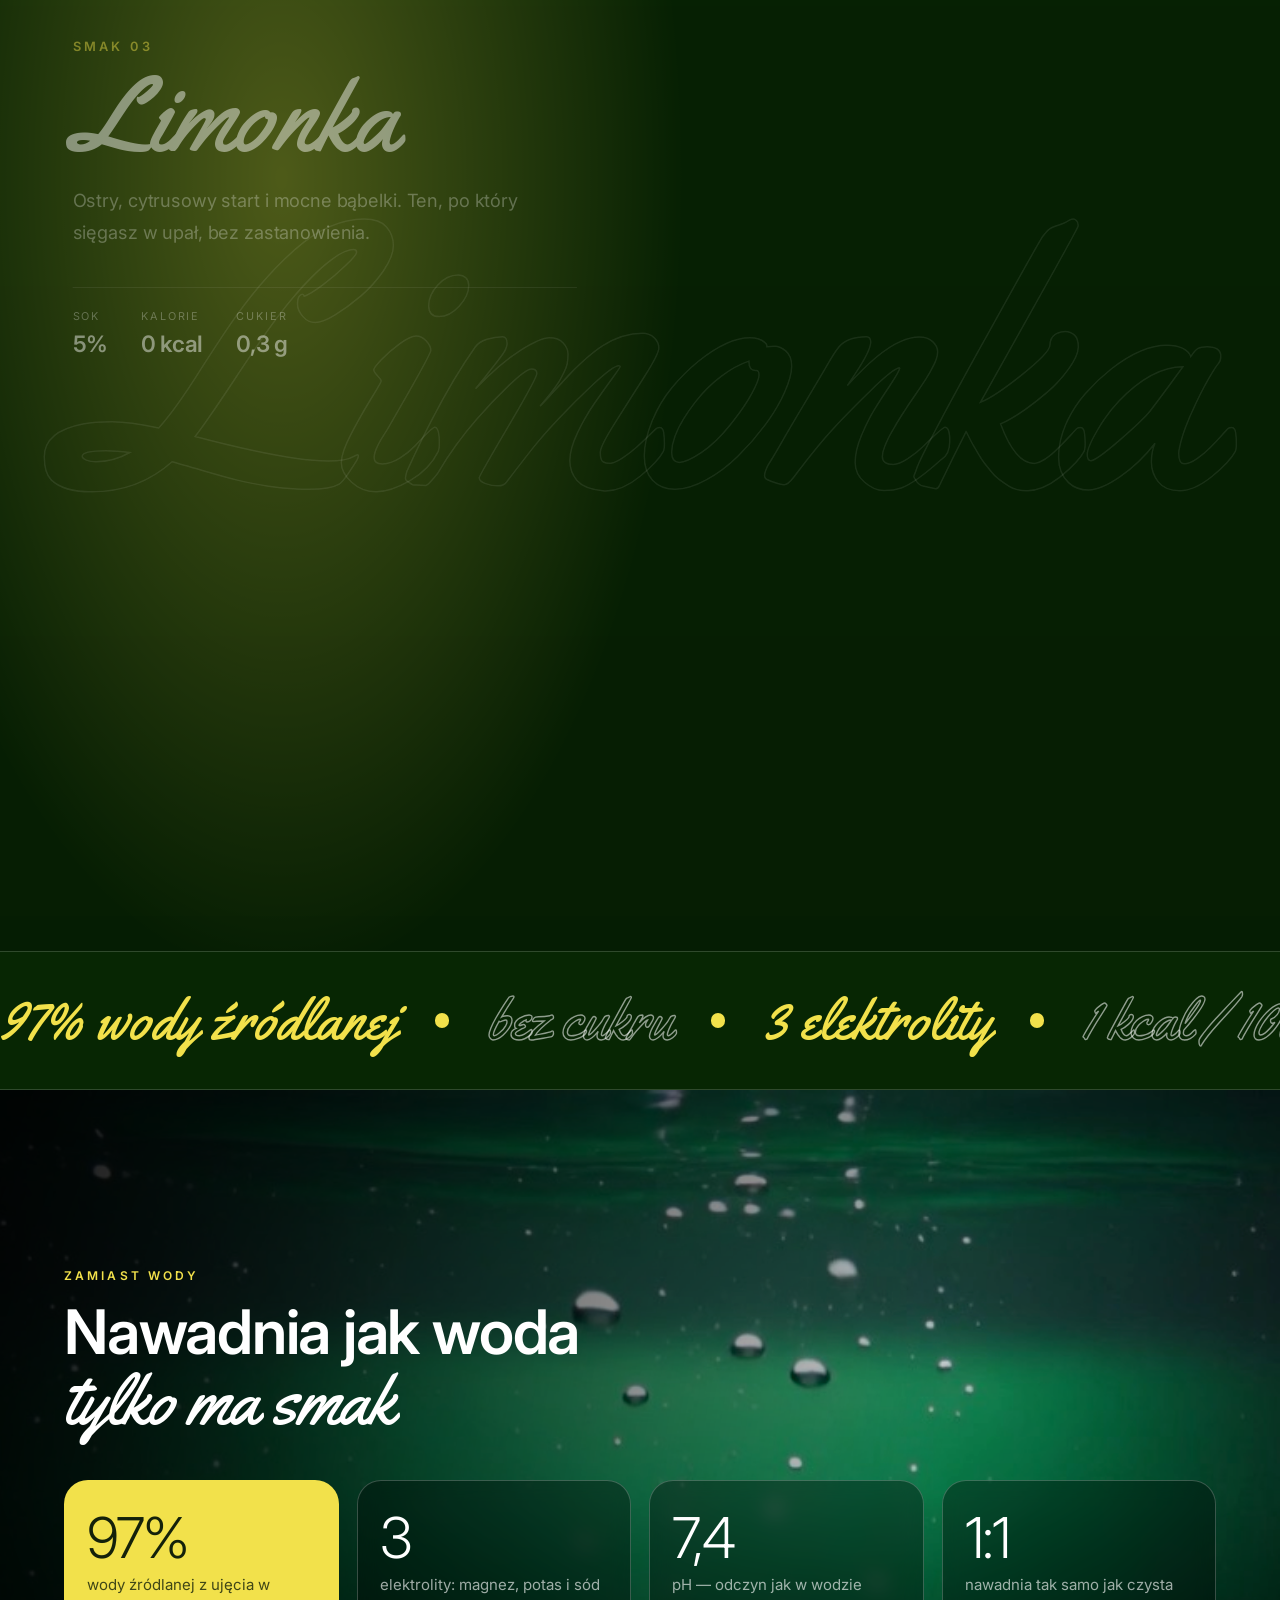
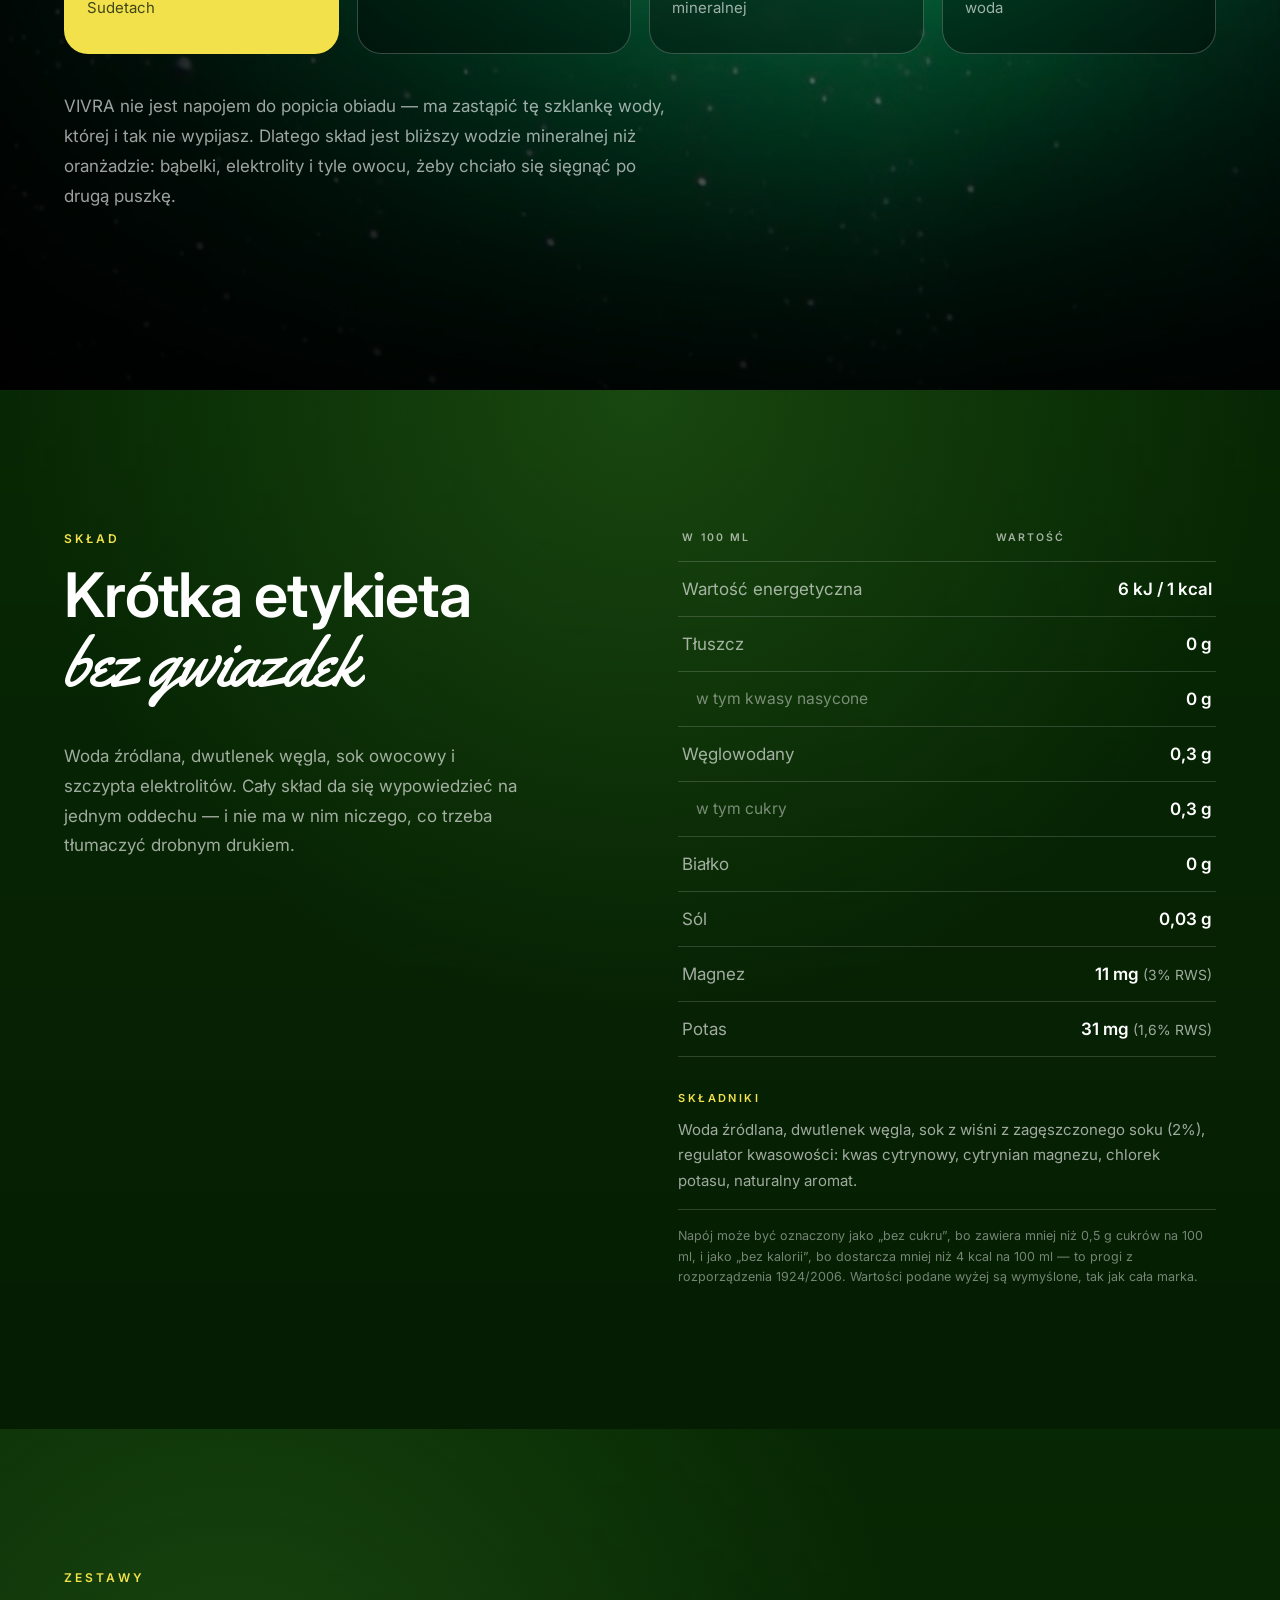
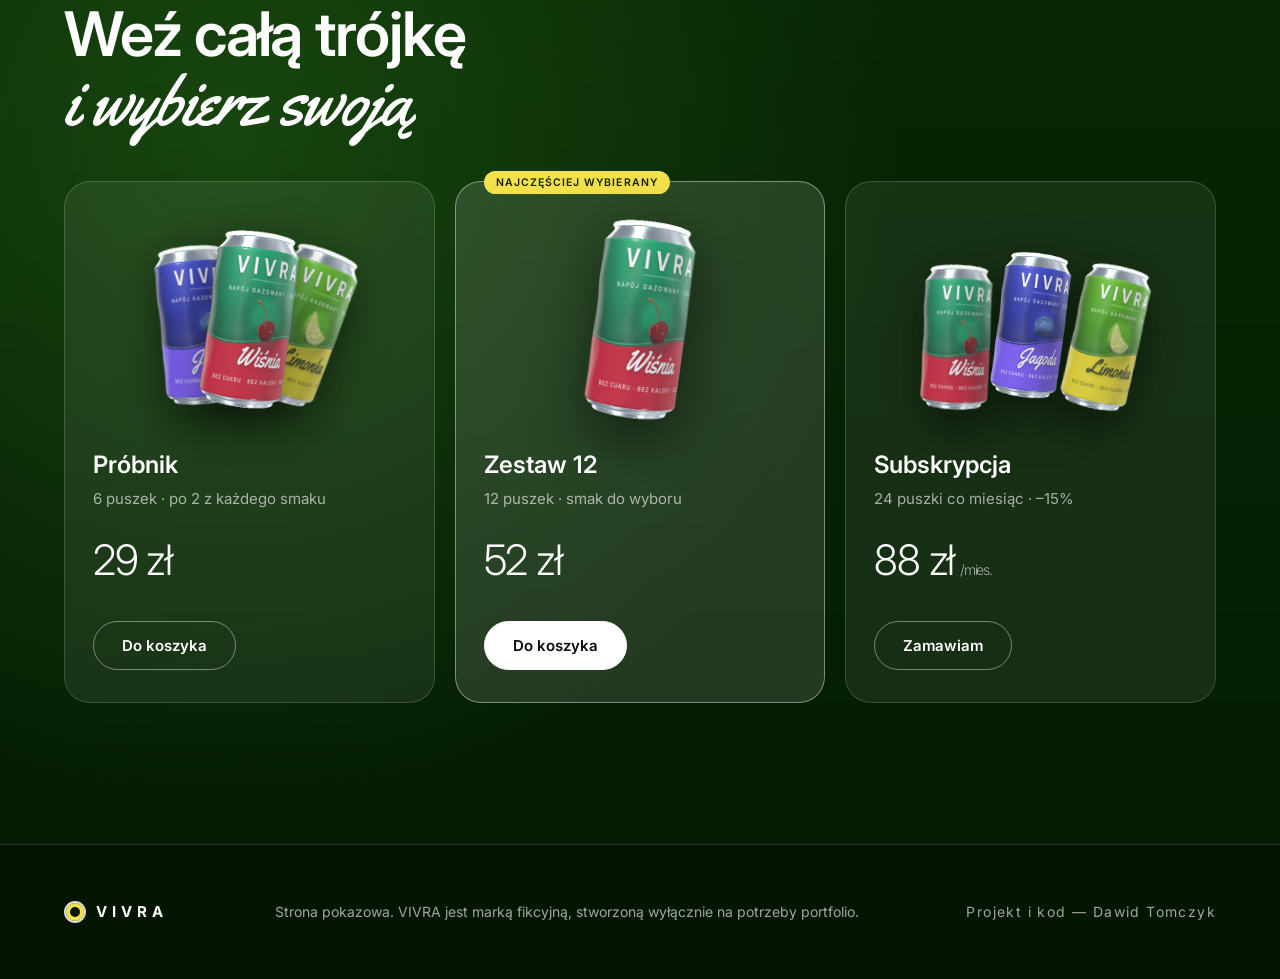
==== commit b7fd59db: "Realna tabela wartości odżywczych, puszki w zestawach, blokada zaznaczania Poprzednia tabela była we" ====
--- a/index.html
+++ b/index.html
@@ -8,7 +8,7 @@
 <link rel="preconnect" href="https://fonts.googleapis.com">
 <link rel="preconnect" href="https://fonts.gstatic.com" crossorigin>
 <link href="https://fonts.googleapis.com/css2?family=Inter:wght@300;400;500;600;700&family=Yellowtail&display=swap" rel="stylesheet">
-<link rel="stylesheet" href="css/style.css?v=31">
+<link rel="stylesheet" href="css/style.css?v=33">
 </head>
 <body data-flavor="cherry">
 
@@ -71,7 +71,7 @@
         <dl class="lede__stats">
           <div><dt>Pojemność</dt><dd>330 ml</dd></div>
           <div><dt>Kalorie</dt><dd>0 kcal</dd></div>
-          <div><dt>Cukier</dt><dd>0 g</dd></div>
+          <div><dt>Cukier</dt><dd>0,3 g</dd></div>
           <div><dt>Sok</dt><dd data-copy="juice">4%</dd></div>
         </dl>
       </div>
@@ -142,7 +142,7 @@
           <dl class="step__data">
             <div><dt>Sok</dt><dd>4%</dd></div>
             <div><dt>Kalorie</dt><dd>0 kcal</dd></div>
-            <div><dt>Cukier</dt><dd>0 g</dd></div>
+            <div><dt>Cukier</dt><dd>0,3 g</dd></div>
           </dl>
         </div>
       </article>
@@ -159,7 +159,7 @@
           <dl class="step__data">
             <div><dt>Sok</dt><dd>3%</dd></div>
             <div><dt>Kalorie</dt><dd>0 kcal</dd></div>
-            <div><dt>Cukier</dt><dd>0 g</dd></div>
+            <div><dt>Cukier</dt><dd>0,3 g</dd></div>
           </dl>
         </div>
       </article>
@@ -176,7 +176,7 @@
           <dl class="step__data">
             <div><dt>Sok</dt><dd>5%</dd></div>
             <div><dt>Kalorie</dt><dd>0 kcal</dd></div>
-            <div><dt>Cukier</dt><dd>0 g</dd></div>
+            <div><dt>Cukier</dt><dd>0,3 g</dd></div>
           </dl>
         </div>
       </article>
@@ -186,8 +186,8 @@
   <!-- ============ TAŚMA ============ -->
   <div class="marquee" aria-hidden="true">
     <div class="marquee__track">
-      <span>97% wody źródlanej</span><i aria-hidden="true"></i><span>0 g cukru</span><i aria-hidden="true"></i><span>3 elektrolity</span><i aria-hidden="true"></i><span>0 kcal</span><i aria-hidden="true"></i><span>pH 7,4</span><i aria-hidden="true"></i><span>1 wyciśnięty owoc</span><i aria-hidden="true"></i>
-      <span>97% wody źródlanej</span><i aria-hidden="true"></i><span>0 g cukru</span><i aria-hidden="true"></i><span>3 elektrolity</span><i aria-hidden="true"></i><span>0 kcal</span><i aria-hidden="true"></i><span>pH 7,4</span><i aria-hidden="true"></i><span>1 wyciśnięty owoc</span><i aria-hidden="true"></i>
+      <span>97% wody źródlanej</span><i aria-hidden="true"></i><span>bez cukru</span><i aria-hidden="true"></i><span>3 elektrolity</span><i aria-hidden="true"></i><span>1 kcal / 100 ml</span><i aria-hidden="true"></i><span>pH 7,4</span><i aria-hidden="true"></i><span>1 wyciśnięty owoc</span><i aria-hidden="true"></i>
+      <span>97% wody źródlanej</span><i aria-hidden="true"></i><span>bez cukru</span><i aria-hidden="true"></i><span>3 elektrolity</span><i aria-hidden="true"></i><span>1 kcal / 100 ml</span><i aria-hidden="true"></i><span>pH 7,4</span><i aria-hidden="true"></i><span>1 wyciśnięty owoc</span><i aria-hidden="true"></i>
     </div>
   </div>
 
@@ -246,20 +246,38 @@
         </p>
       </div>
 
-      <table class="table">
-        <caption class="visually-hidden">Wartości odżywcze w 100 ml</caption>
-        <thead><tr><th scope="col">W 100 ml</th><th scope="col">Wartość</th></tr></thead>
-        <tbody>
-          <tr><th scope="row">Wartość energetyczna</th><td>0 kJ / 0 kcal</td></tr>
-          <tr><th scope="row">Węglowodany</th><td>0 g</td></tr>
-          <tr><th scope="row">w tym cukry</th><td>0 g</td></tr>
-          <tr><th scope="row">Białko</th><td>0 g</td></tr>
-          <tr><th scope="row">Sól</th><td>0,04 g</td></tr>
-          <tr><th scope="row">Magnez</th><td>12 mg</td></tr>
-          <tr><th scope="row">Potas</th><td>38 mg</td></tr>
-          <tr><th scope="row">Sok owocowy</th><td>3–5%</td></tr>
-        </tbody>
-      </table>
+      <div class="specs__panel">
+        <table class="table">
+          <caption class="visually-hidden">Wartości odżywcze w 100 ml</caption>
+          <thead><tr><th scope="col">W 100 ml</th><th scope="col">Wartość</th></tr></thead>
+          <tbody>
+            <tr><th scope="row">Wartość energetyczna</th><td>6 kJ / 1 kcal</td></tr>
+            <tr><th scope="row">Tłuszcz</th><td>0 g</td></tr>
+            <tr><th scope="row" class="table__sub">w tym kwasy nasycone</th><td>0 g</td></tr>
+            <tr><th scope="row">Węglowodany</th><td>0,3 g</td></tr>
+            <tr><th scope="row" class="table__sub">w tym cukry</th><td>0,3 g</td></tr>
+            <tr><th scope="row">Białko</th><td>0 g</td></tr>
+            <tr><th scope="row">Sól</th><td>0,03 g</td></tr>
+            <tr><th scope="row">Magnez</th><td>11 mg <em>(3% RWS)</em></td></tr>
+            <tr><th scope="row">Potas</th><td>31 mg <em>(1,6% RWS)</em></td></tr>
+          </tbody>
+        </table>
+
+        <div class="specs__ingredients">
+          <h3>Składniki</h3>
+          <p>
+            Woda źródlana, dwutlenek węgla, sok z wiśni z zagęszczonego soku (2%),
+            regulator kwasowości: kwas cytrynowy, cytrynian magnezu, chlorek potasu,
+            naturalny aromat.
+          </p>
+          <p class="specs__legal">
+            Napój może być oznaczony jako „bez cukru”, bo zawiera mniej niż 0,5 g
+            cukrów na 100 ml, i jako „bez kalorii”, bo dostarcza mniej niż 4 kcal
+            na 100 ml — to progi z rozporządzenia 1924/2006. Wartości podane
+            wyżej są wymyślone, tak jak cała marka.
+          </p>
+        </div>
+      </div>
     </div>
   </section>
 
@@ -271,19 +289,34 @@
 
       <div class="packs">
         <article class="pack">
+          <div class="pack__art pack__art--trio" aria-hidden="true">
+            <img data-can="blueberry" src="media/thumb-blueberry.png" alt="">
+            <img data-can="lime"      src="media/thumb-lime.png"      alt="">
+            <img data-can="cherry"    src="media/thumb-cherry.png"    alt="">
+          </div>
           <h3>Próbnik</h3>
           <p class="pack__q">6 puszek · po 2 z każdego smaku</p>
           <p class="pack__p">29 zł</p>
           <a class="btn" href="#">Do koszyka</a>
         </article>
+
         <article class="pack pack--hot">
           <span class="pack__tag">Najczęściej wybierany</span>
+          <div class="pack__art pack__art--solo" aria-hidden="true">
+            <img data-can="cherry" src="media/thumb-cherry.png" alt="">
+          </div>
           <h3>Zestaw 12</h3>
           <p class="pack__q">12 puszek · smak do wyboru</p>
           <p class="pack__p">52 zł</p>
           <a class="btn btn--solid" href="#">Do koszyka</a>
         </article>
+
         <article class="pack">
+          <div class="pack__art pack__art--rzad" aria-hidden="true">
+            <img data-can="cherry"    src="media/thumb-cherry.png"    alt="">
+            <img data-can="blueberry" src="media/thumb-blueberry.png" alt="">
+            <img data-can="lime"      src="media/thumb-lime.png"      alt="">
+          </div>
           <h3>Subskrypcja</h3>
           <p class="pack__q">24 puszki co miesiąc · –15%</p>
           <p class="pack__p">88 zł<span>/mies.</span></p>
@@ -311,7 +344,7 @@
   }
 }
 </script>
-<script type="module" src="js/can3d.js?v=40"></script>
+<script type="module" src="js/can3d.js?v=42"></script>
 <script src="js/bubbles.js?v=5"></script>
 <script src="js/main.js?v=8"></script>
 </body>
--- a/css/style.css
+++ b/css/style.css
@@ -36,6 +36,12 @@
 }
 
 img{ max-width:100%; display:block; }
+
+/* Strona jest pokazowa i ma być oglądana, nie kopiowana — zaznaczanie tekstu
+   wyłączone, żeby przeciąganie po niej nigdy nie podświetlało napisów.
+   Pola formularzy zostawiam zaznaczalne, gdyby kiedyś doszły. */
+body{ -webkit-user-select:none; user-select:none; -webkit-touch-callout:none; }
+input, textarea{ -webkit-user-select:text; user-select:text; }
 a{ color:inherit; text-decoration:none; }
 button{ font:inherit; color:inherit; background:none; border:0; cursor:pointer; }
 
@@ -569,6 +575,26 @@
 .table tbody th{ font-weight:400; color:var(--muted); }
 .table td{ text-align:right; font-weight:600; }
 
+.specs__panel{ display:flex; flex-direction:column; }
+.table__sub{ padding-left:18px !important; opacity:.72; font-size:.92em; }
+.table td em{ font-style:normal; color:var(--muted); font-weight:400; font-size:.82em; }
+
+.specs__ingredients{ margin-top:34px; }
+.specs__ingredients h3{
+  margin:0 0 12px;
+  font-size:11px; font-weight:600; letter-spacing:.22em; text-transform:uppercase;
+  color:var(--accent); transition:color var(--slow);
+}
+.specs__ingredients p{
+  margin:0; font-size:15px; line-height:1.7; color:var(--muted);
+}
+.specs__legal{
+  margin-top:16px !important;
+  padding-top:16px; border-top:1px solid var(--line);
+  font-size:12.5px !important; line-height:1.65 !important;
+  color:rgba(255,255,255,.45) !important;
+}
+
 /* sklep */
 .packs{ display:grid; grid-template-columns:repeat(3,minmax(0,1fr)); gap:20px; }
 .pack{
@@ -576,6 +602,41 @@
   border:1px solid var(--line); background:var(--glass);
   display:flex; flex-direction:column; gap:10px;
 }
+/* --- puszki w kartach zestawów ---------------------------
+   Obrazki są podmieniane w locie na rendery z modelu 3D (patrz paintCans
+   w can3d.js), żeby nie było na nich starej etykiety z generatora.
+   Statyczne pliki zostają jako to, co widać zanim wystartuje WebGL. */
+.pack__art{
+  position:relative; height:200px; margin:4px 0 22px;
+}
+.pack__art img{
+  position:absolute; bottom:0;
+  width:auto; height:100%; max-width:none;
+  filter:drop-shadow(0 16px 24px rgba(0,0,0,.5));
+  transition:transform .6s var(--ease), filter .6s var(--ease);
+}
+
+/* trzy puszki rozłożone wachlarzem */
+.pack__art--trio img:nth-child(1){ left:8%;  transform:rotate(-13deg) translateY(6px) scale(.9); }
+.pack__art--trio img:nth-child(2){ right:8%; transform:rotate(13deg)  translateY(6px) scale(.9); }
+.pack__art--trio img:nth-child(3){ left:50%; transform:translateX(-50%); }
+
+/* jedna, największa */
+.pack__art--solo img{ left:50%; transform:translateX(-50%) scale(1.12); }
+
+/* rząd — środkowa uniesiona */
+.pack__art--rzad img{ height:82%; }
+.pack__art--rzad img:nth-child(1){ left:6%;  transform:rotate(-5deg); }
+.pack__art--rzad img:nth-child(2){ left:50%; transform:translateX(-50%) translateY(-12px); }
+.pack__art--rzad img:nth-child(3){ right:6%; transform:rotate(5deg); }
+
+.pack:hover .pack__art--trio img:nth-child(1){ transform:rotate(-20deg) translate(-10px,-4px) scale(.92); }
+.pack:hover .pack__art--trio img:nth-child(2){ transform:rotate(20deg)  translate(10px,-4px)  scale(.92); }
+.pack:hover .pack__art--trio img:nth-child(3){ transform:translateX(-50%) translateY(-10px) scale(1.04); }
+.pack:hover .pack__art--solo img{ transform:translateX(-50%) translateY(-10px) scale(1.18); }
+.pack:hover .pack__art--rzad img:nth-child(2){ transform:translateX(-50%) translateY(-20px); }
+.pack:hover .pack__art img{ filter:drop-shadow(0 22px 30px rgba(0,0,0,.6)); }
+
 .pack--hot{ border-color:rgba(255,255,255,.42); background:rgba(255,255,255,.12); }
 .pack__tag{
   position:absolute; top:-11px; left:28px;
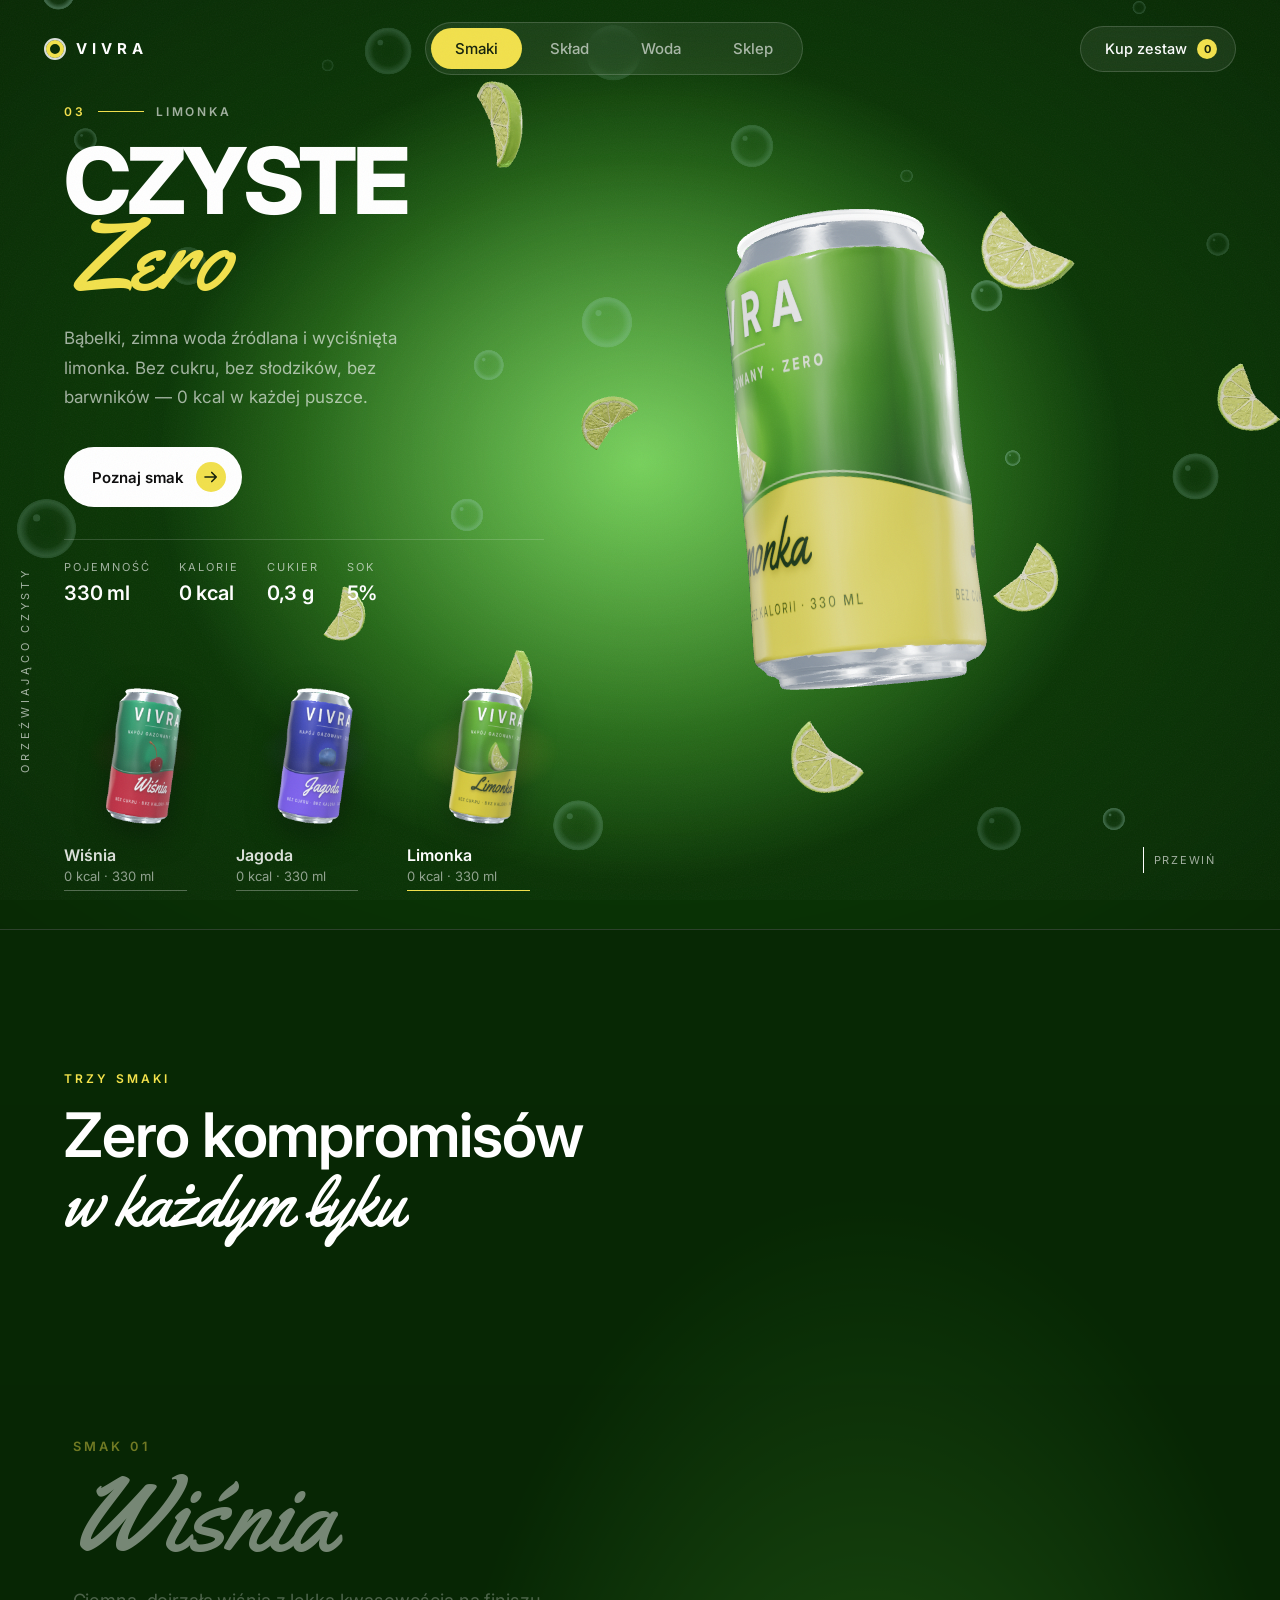
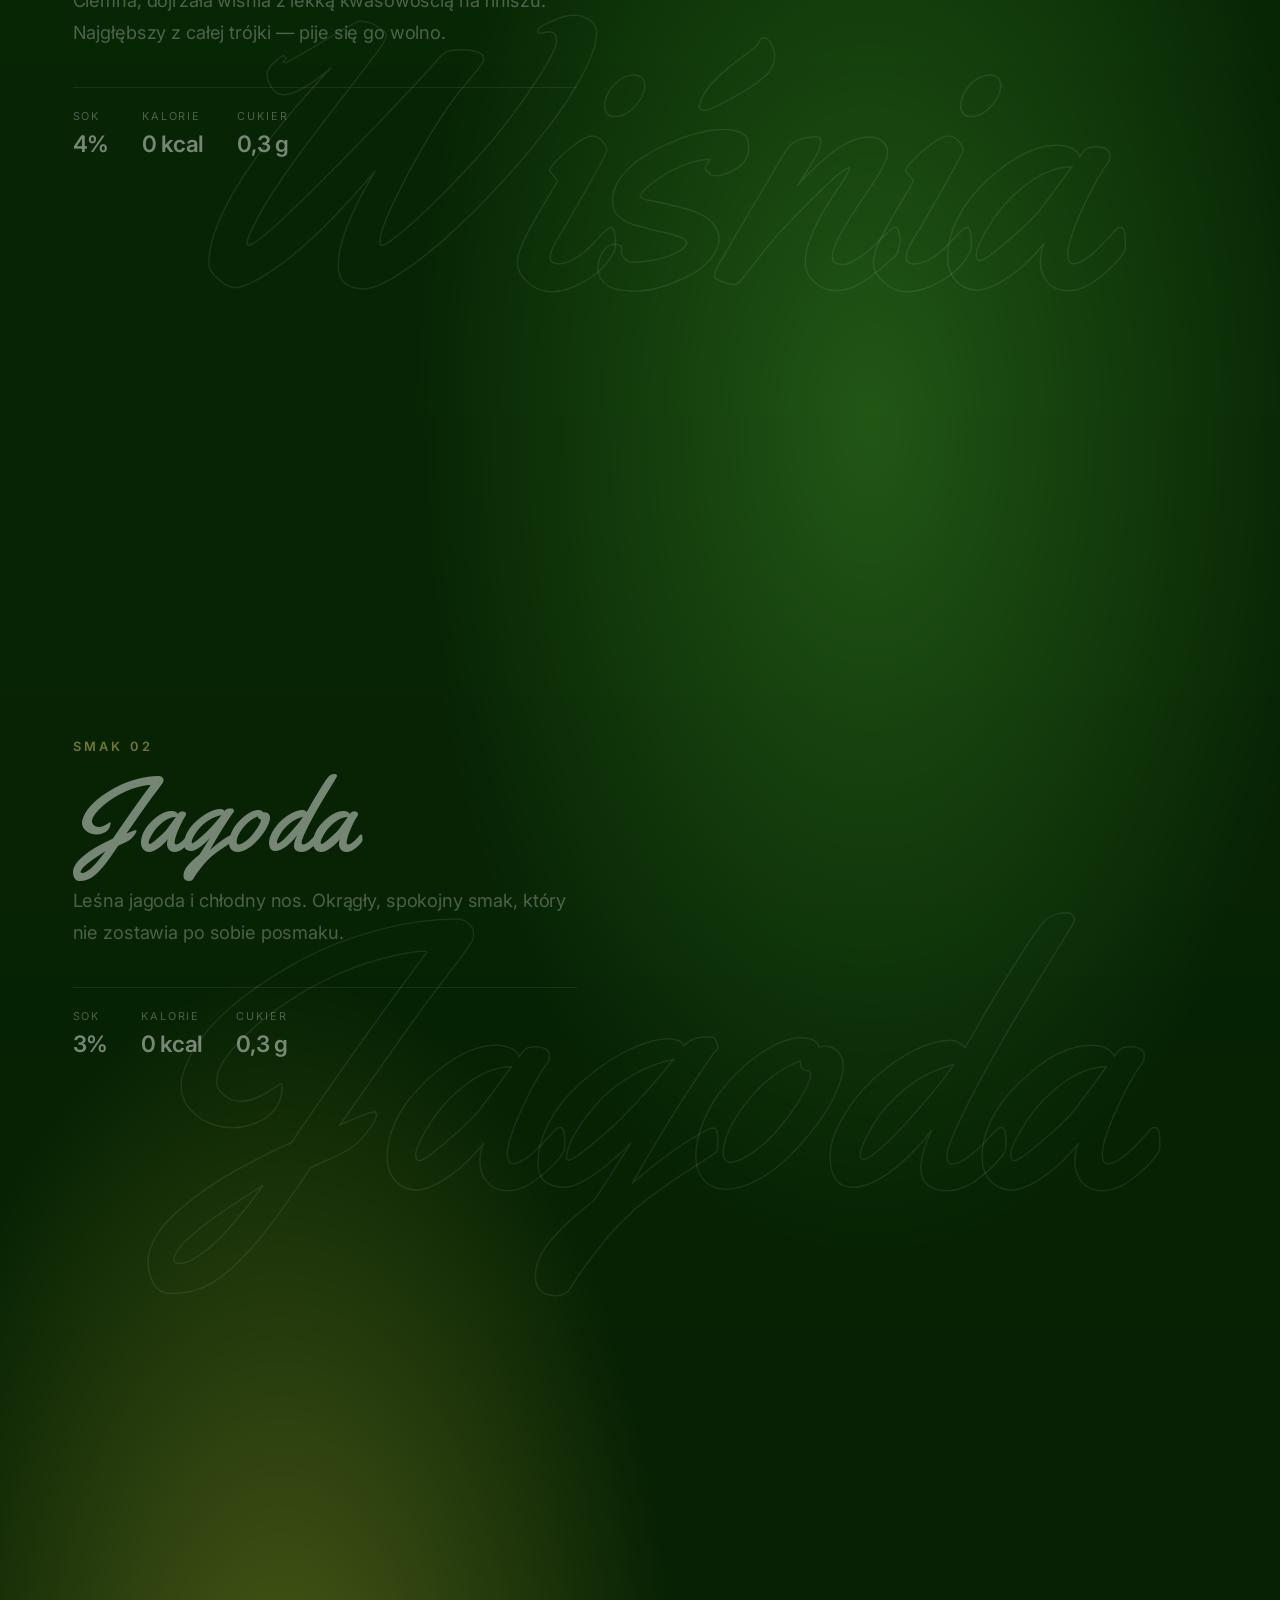
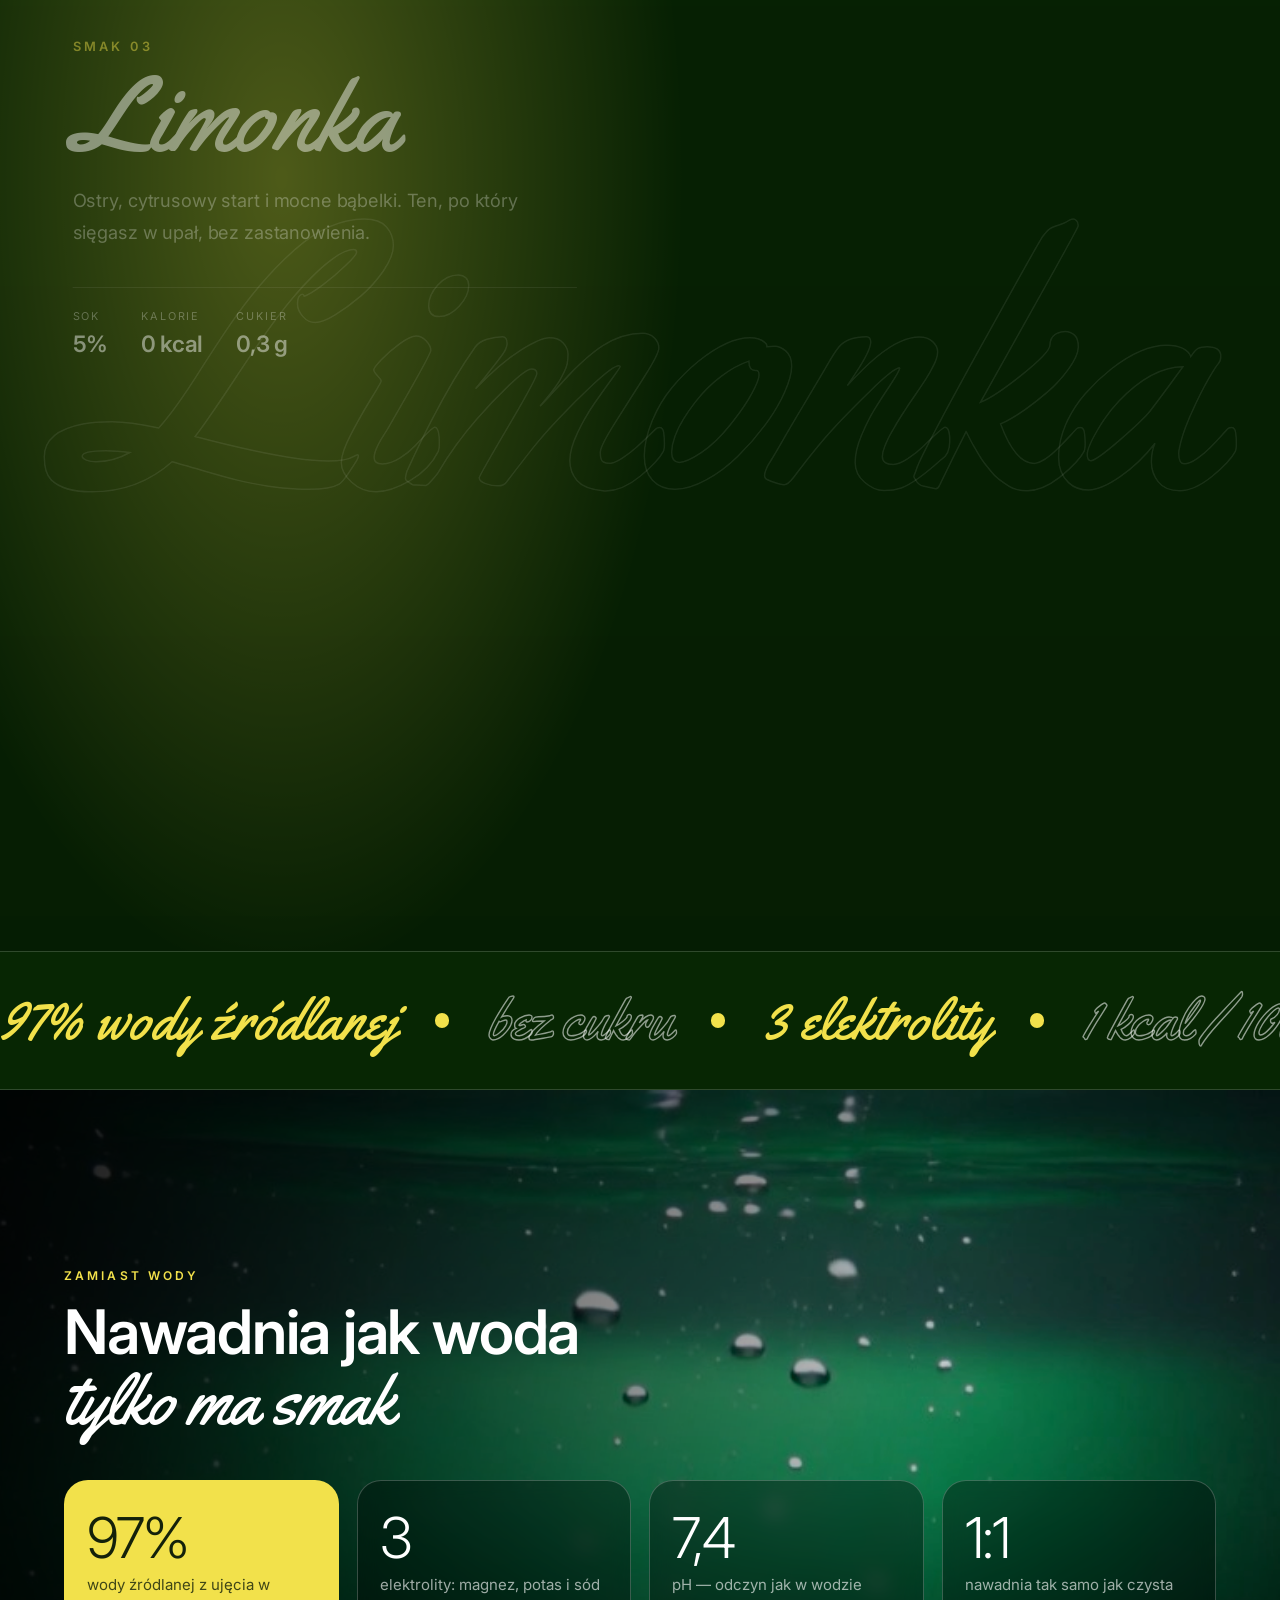
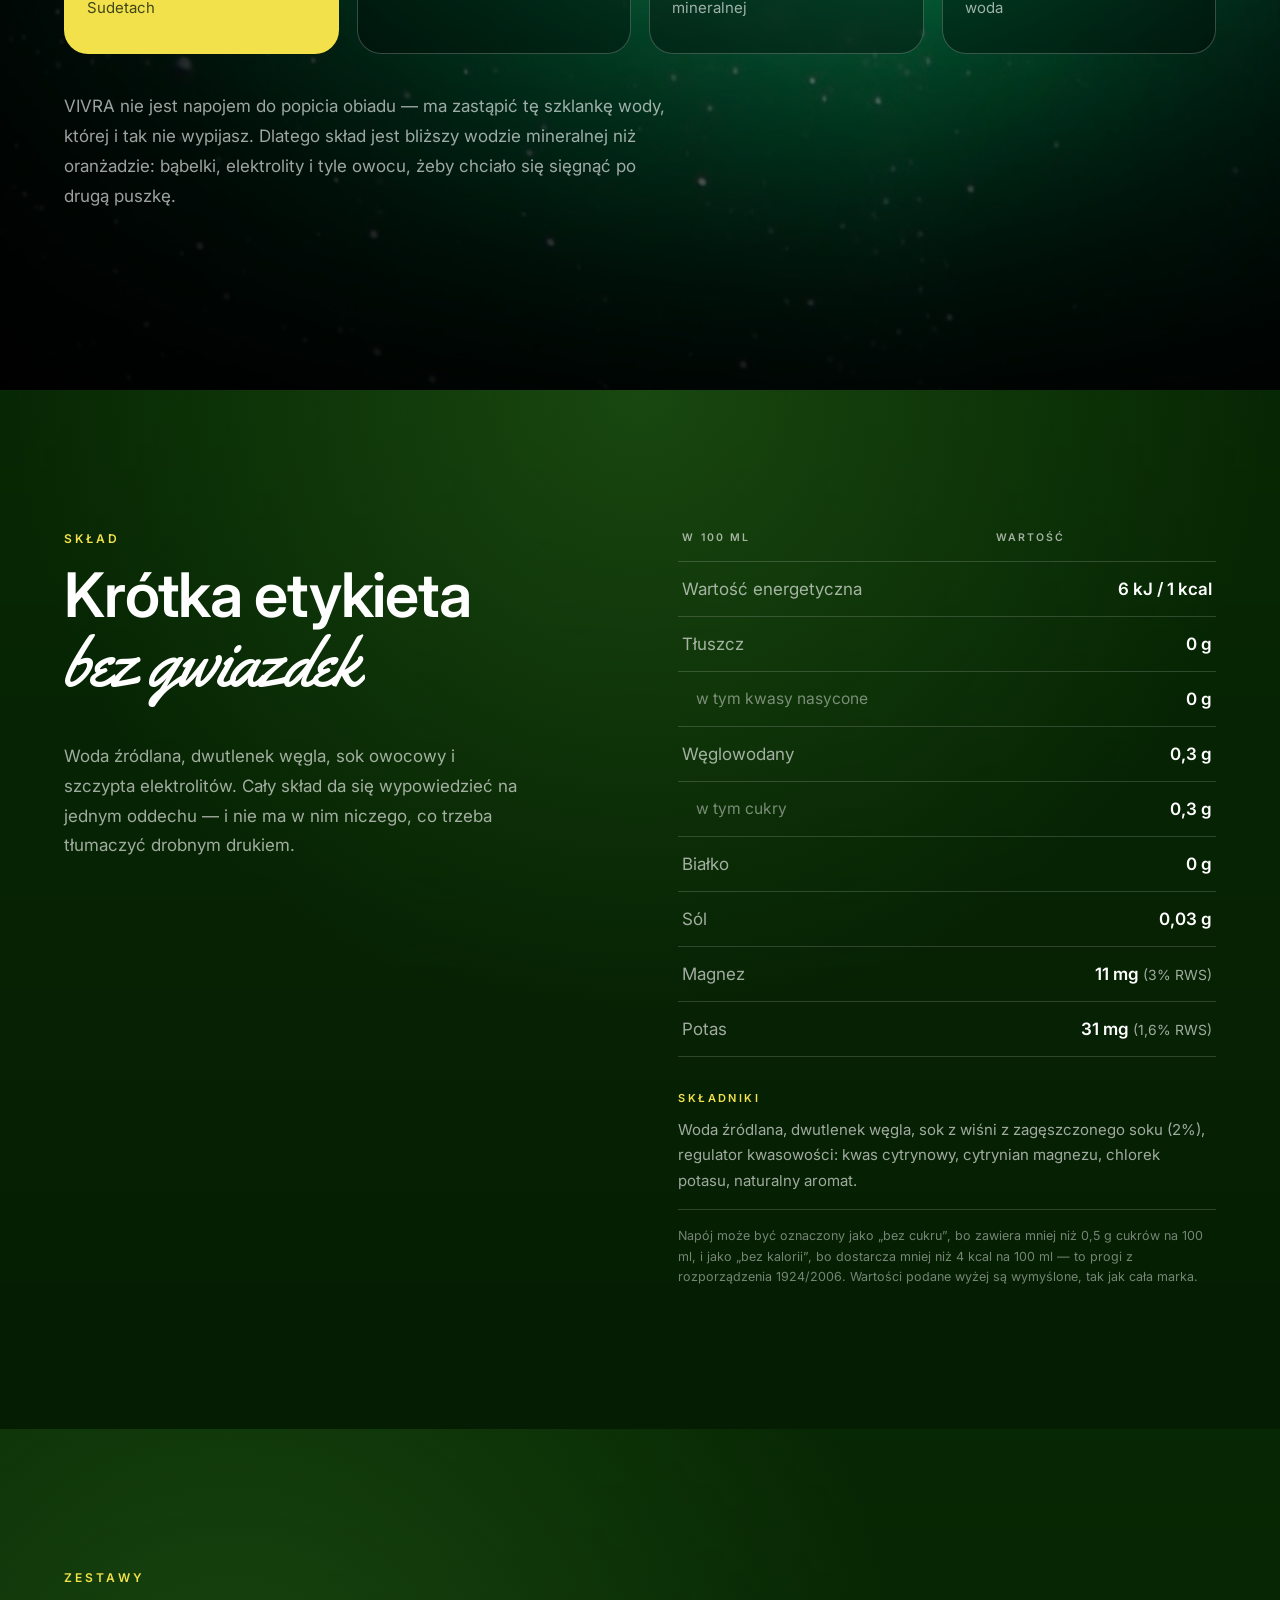
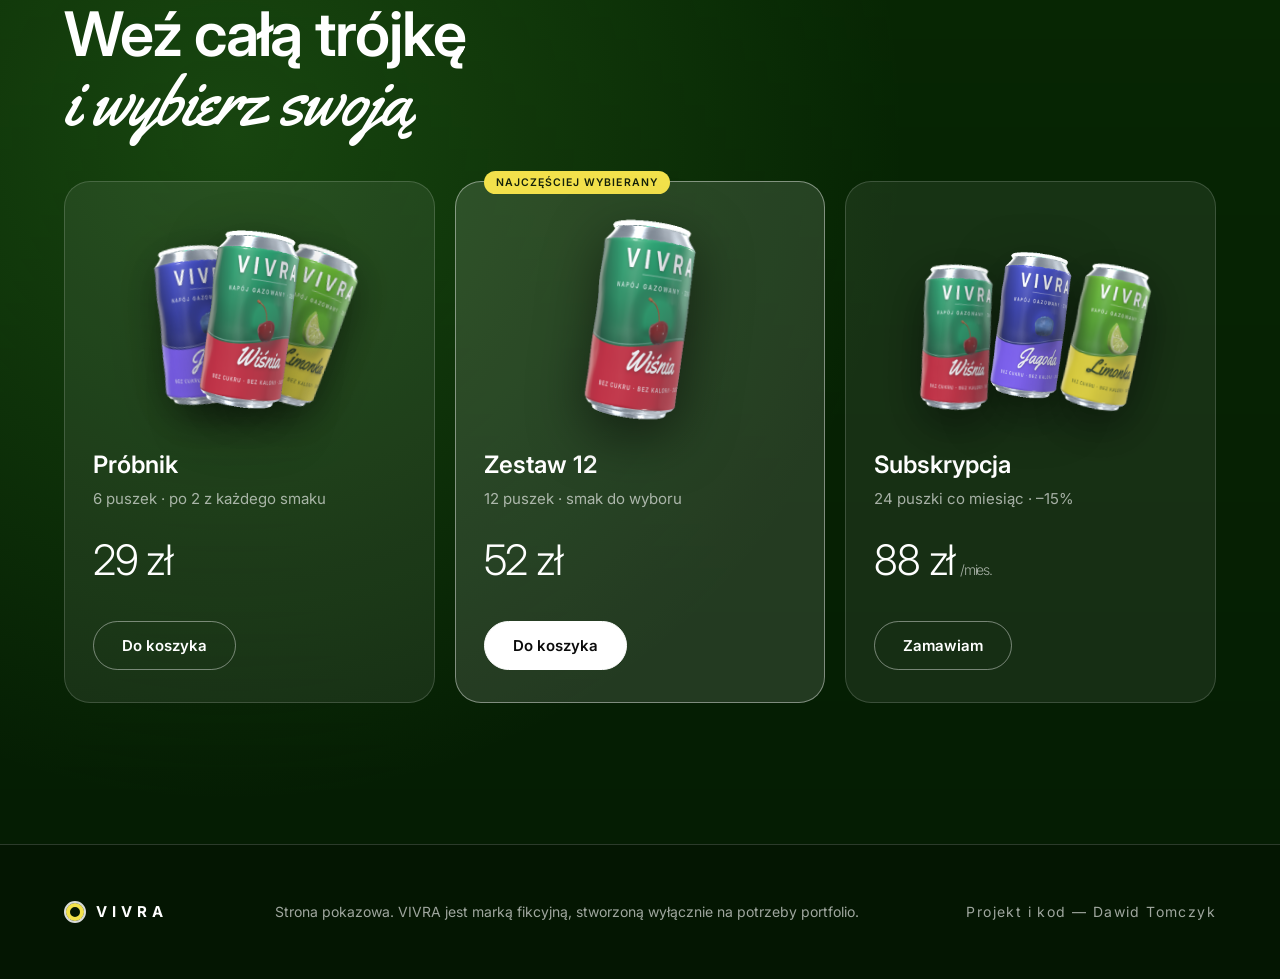
==== commit e1333abe: "Puszka wylatuje w prawo i wraca przelotem przy składzie Choreografia ma teraz dwa akty. Pierwszy bez" ====
--- a/index.html
+++ b/index.html
@@ -344,7 +344,7 @@
   }
 }
 </script>
-<script type="module" src="js/can3d.js?v=42"></script>
+<script type="module" src="js/can3d.js?v=43"></script>
 <script src="js/bubbles.js?v=5"></script>
 <script src="js/main.js?v=8"></script>
 </body>
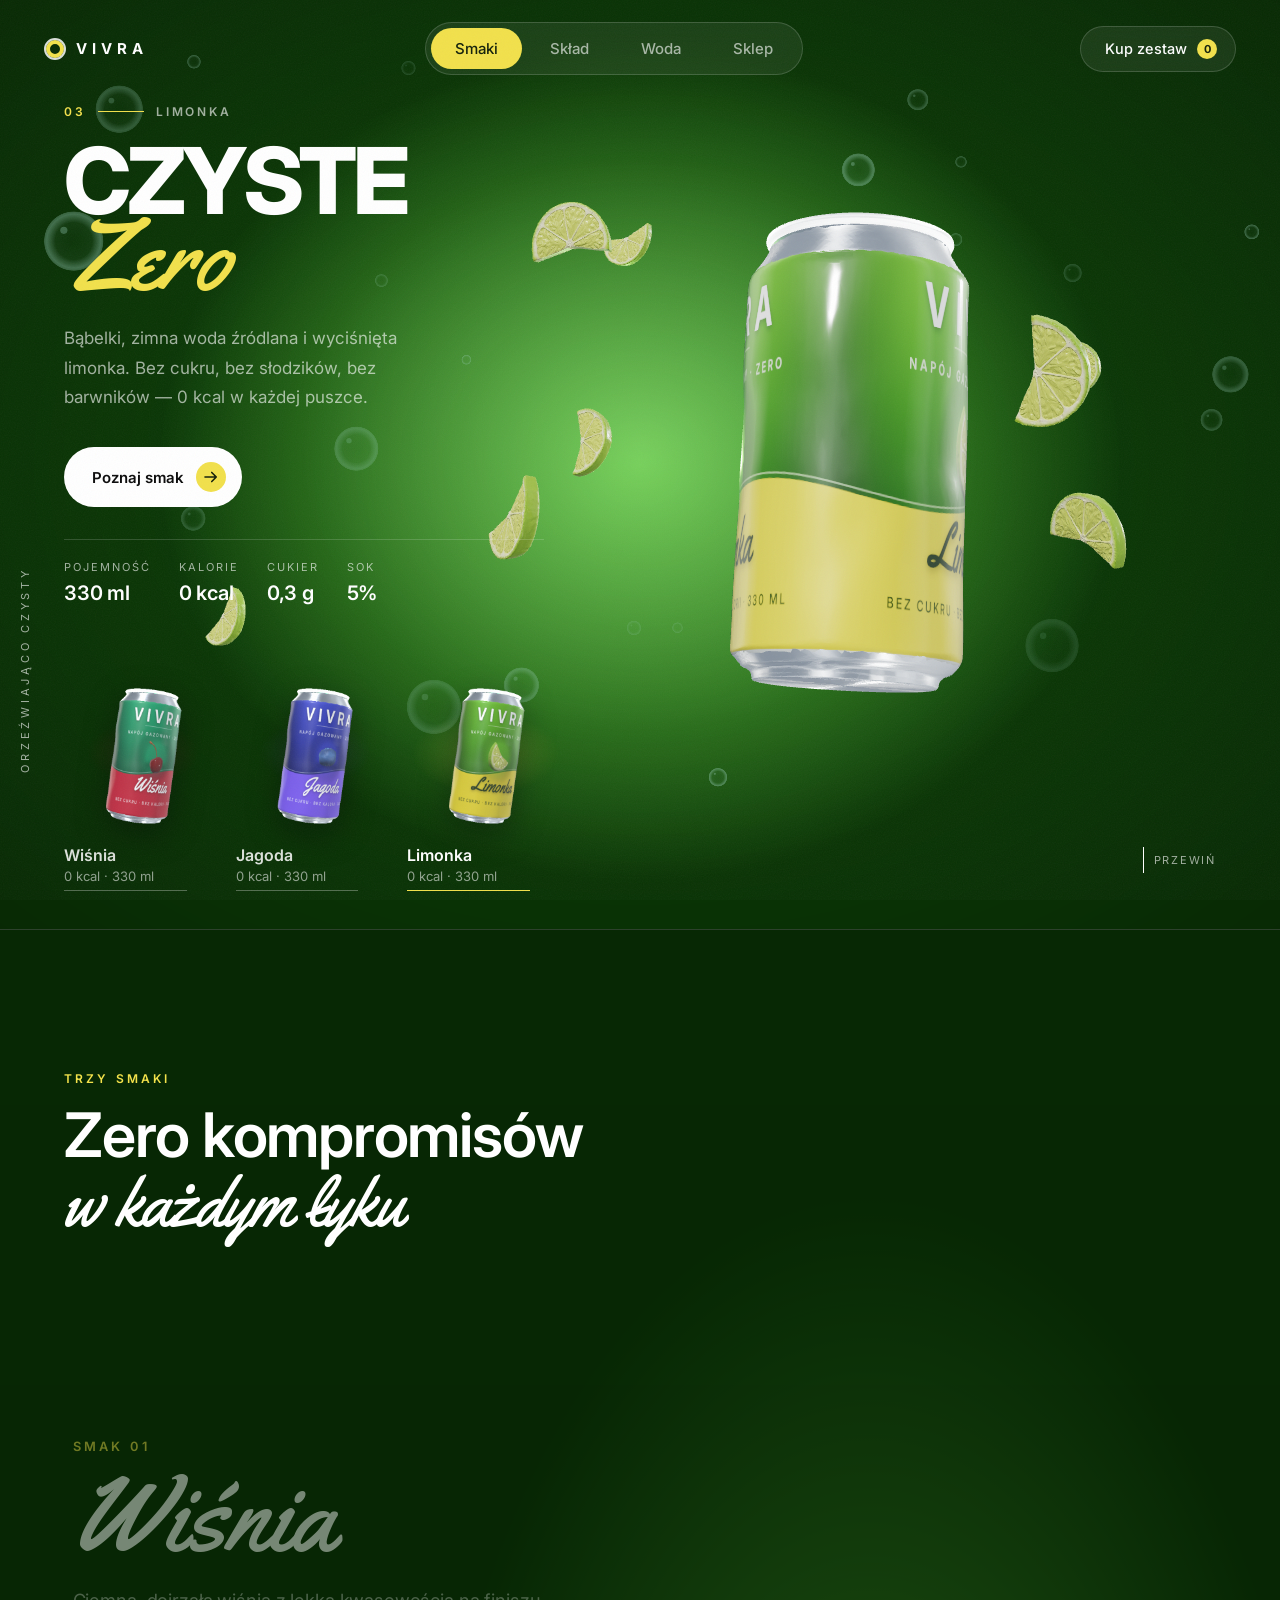
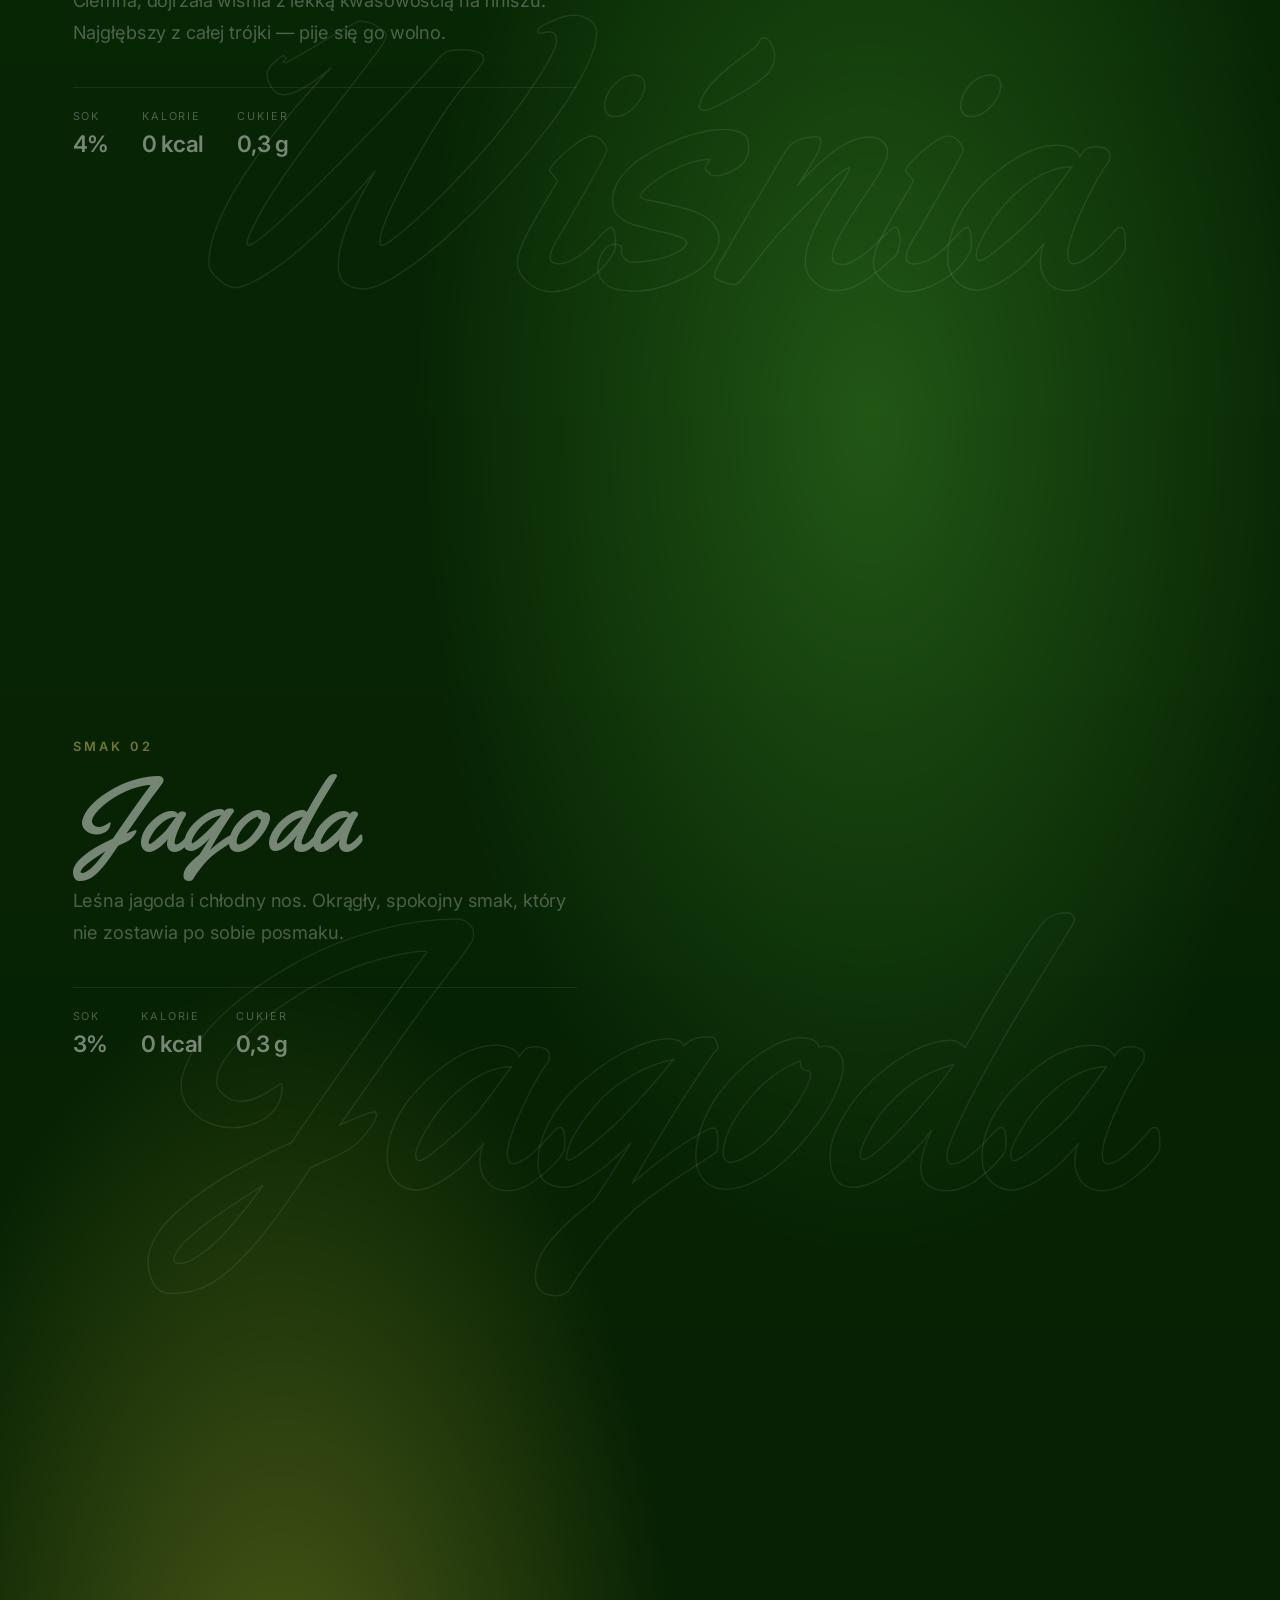
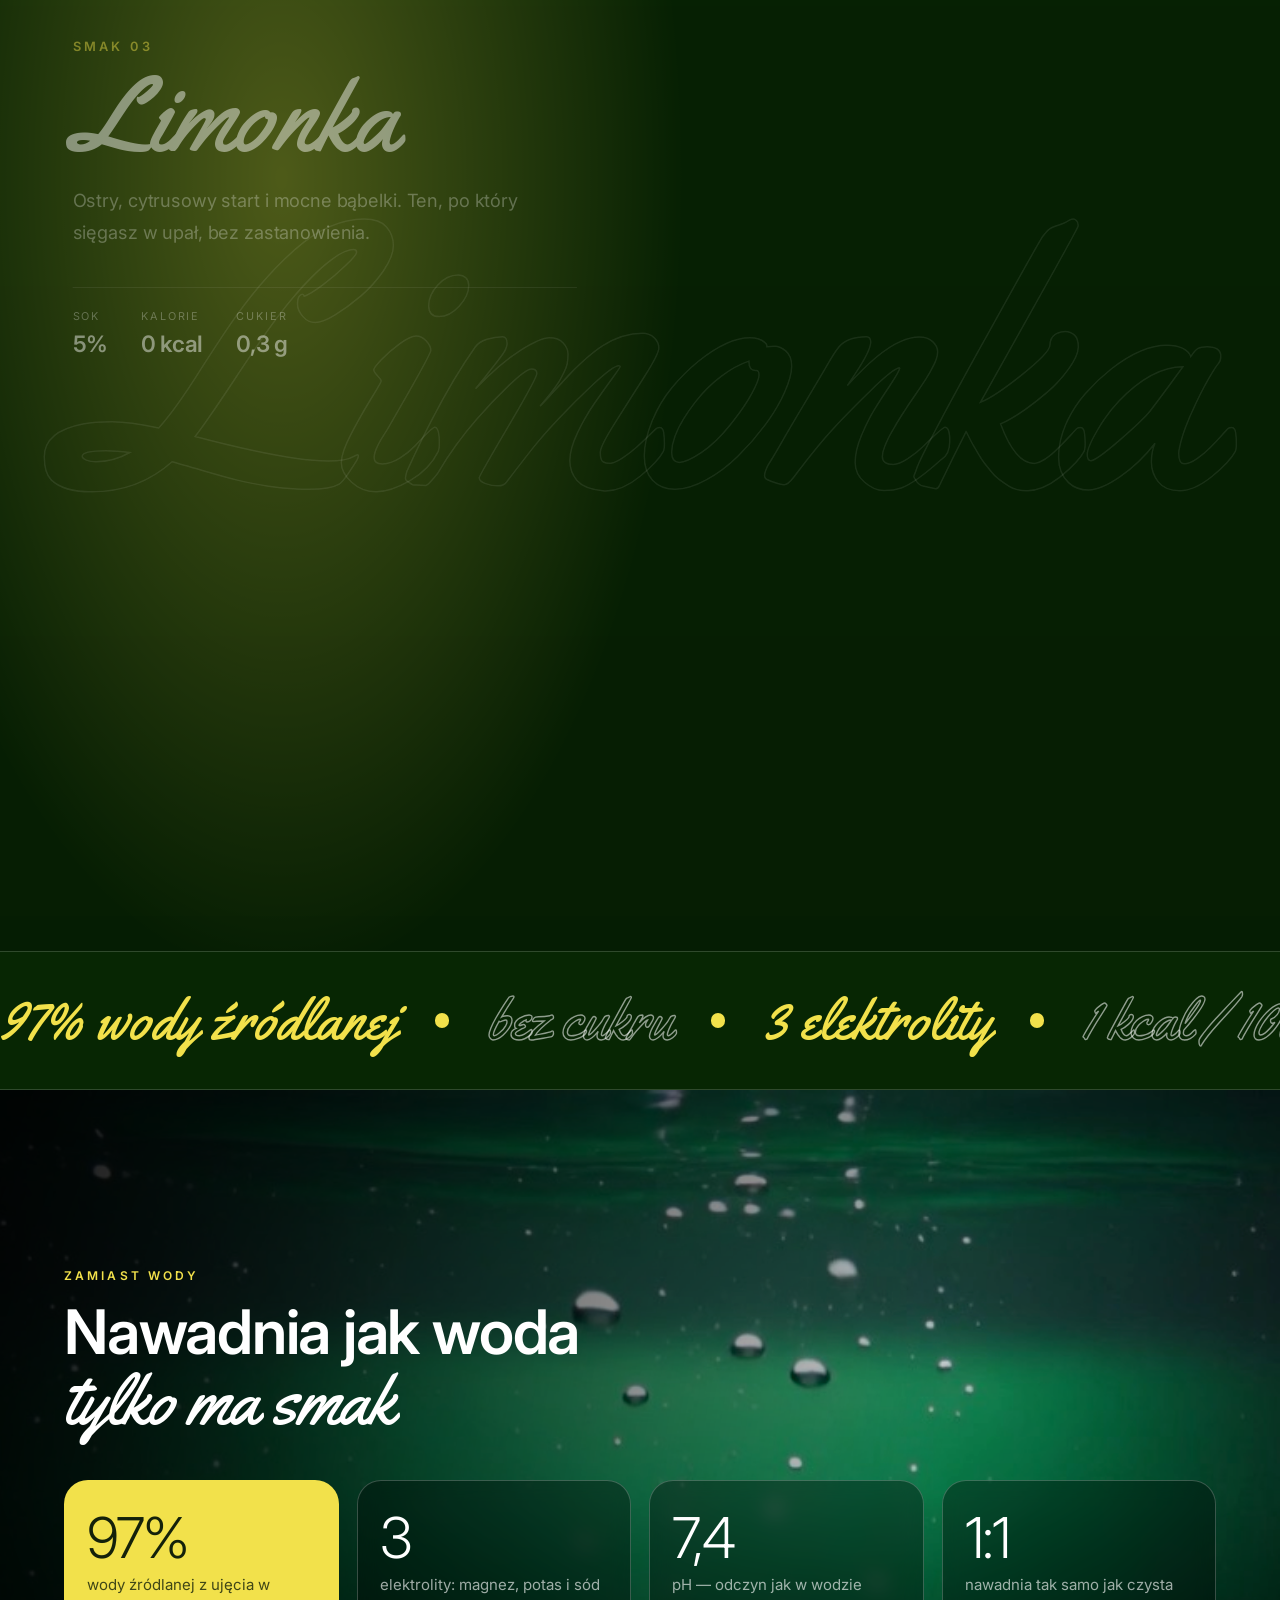
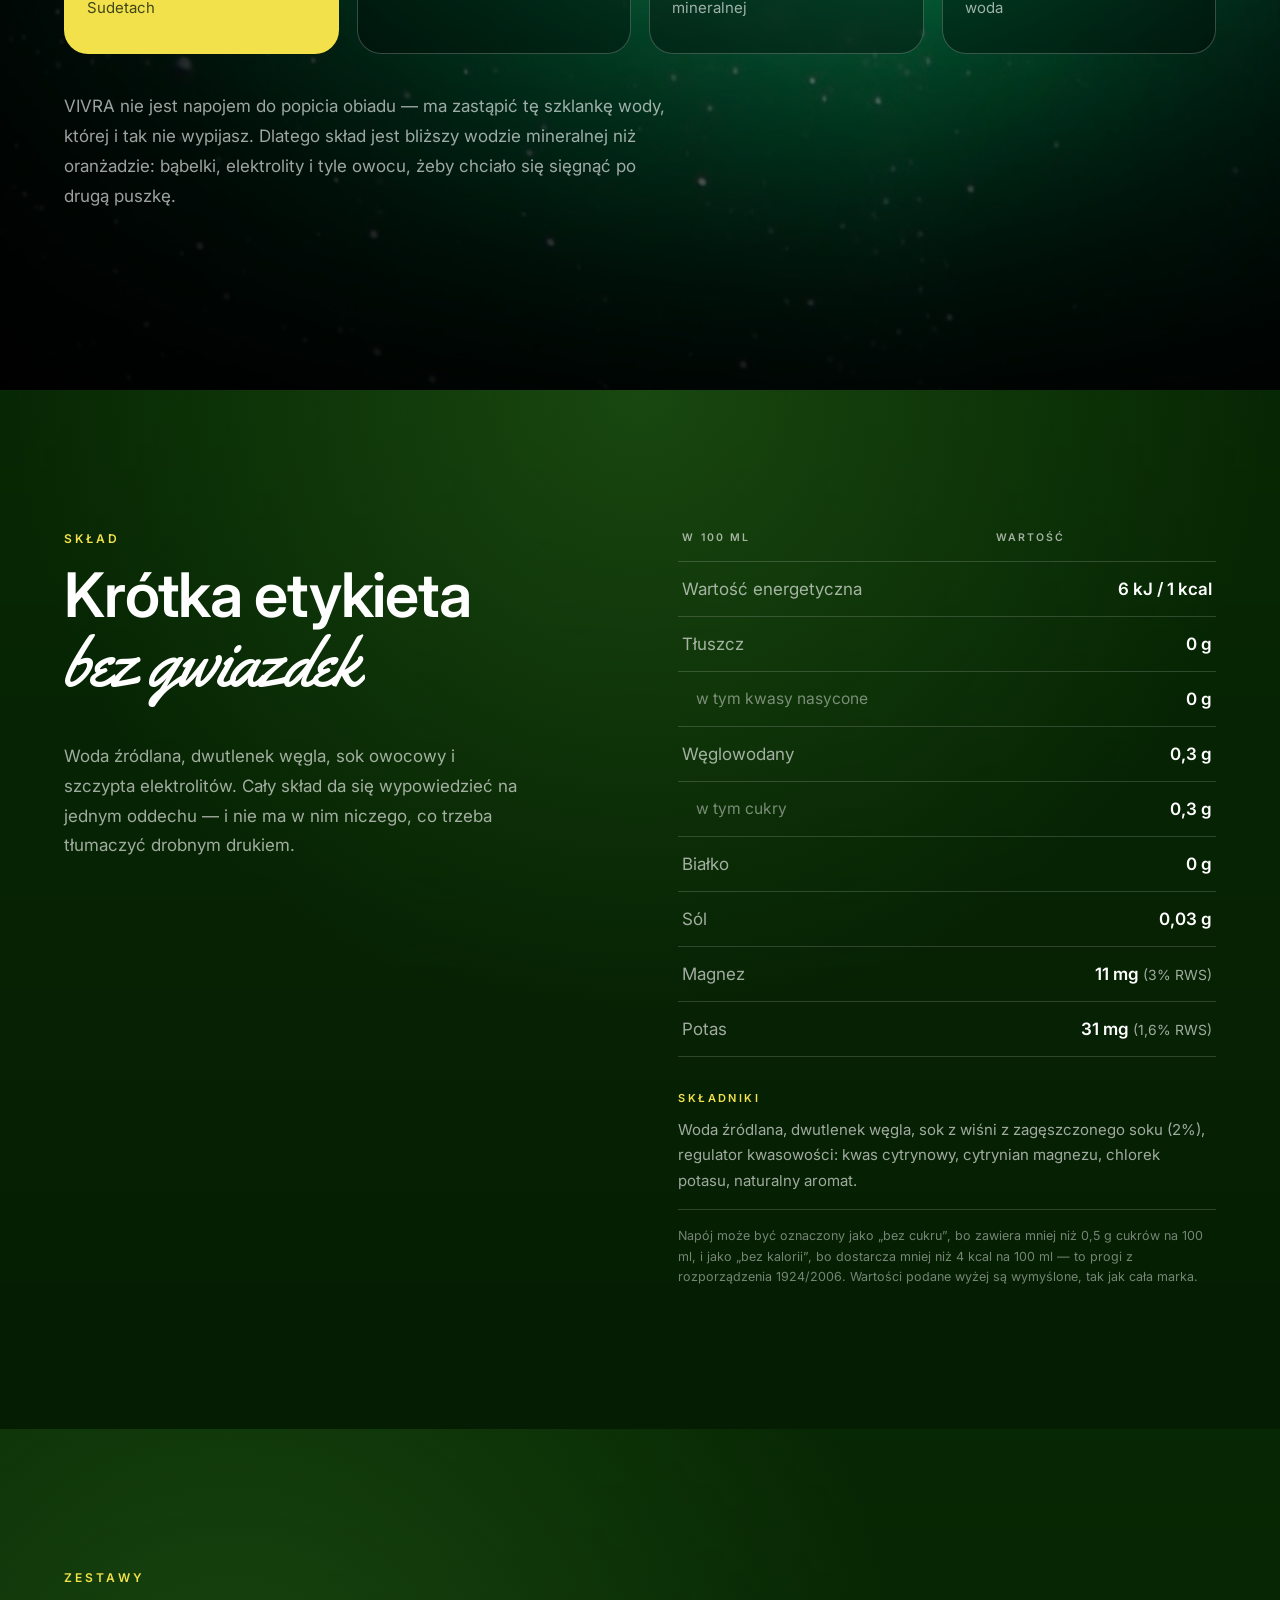
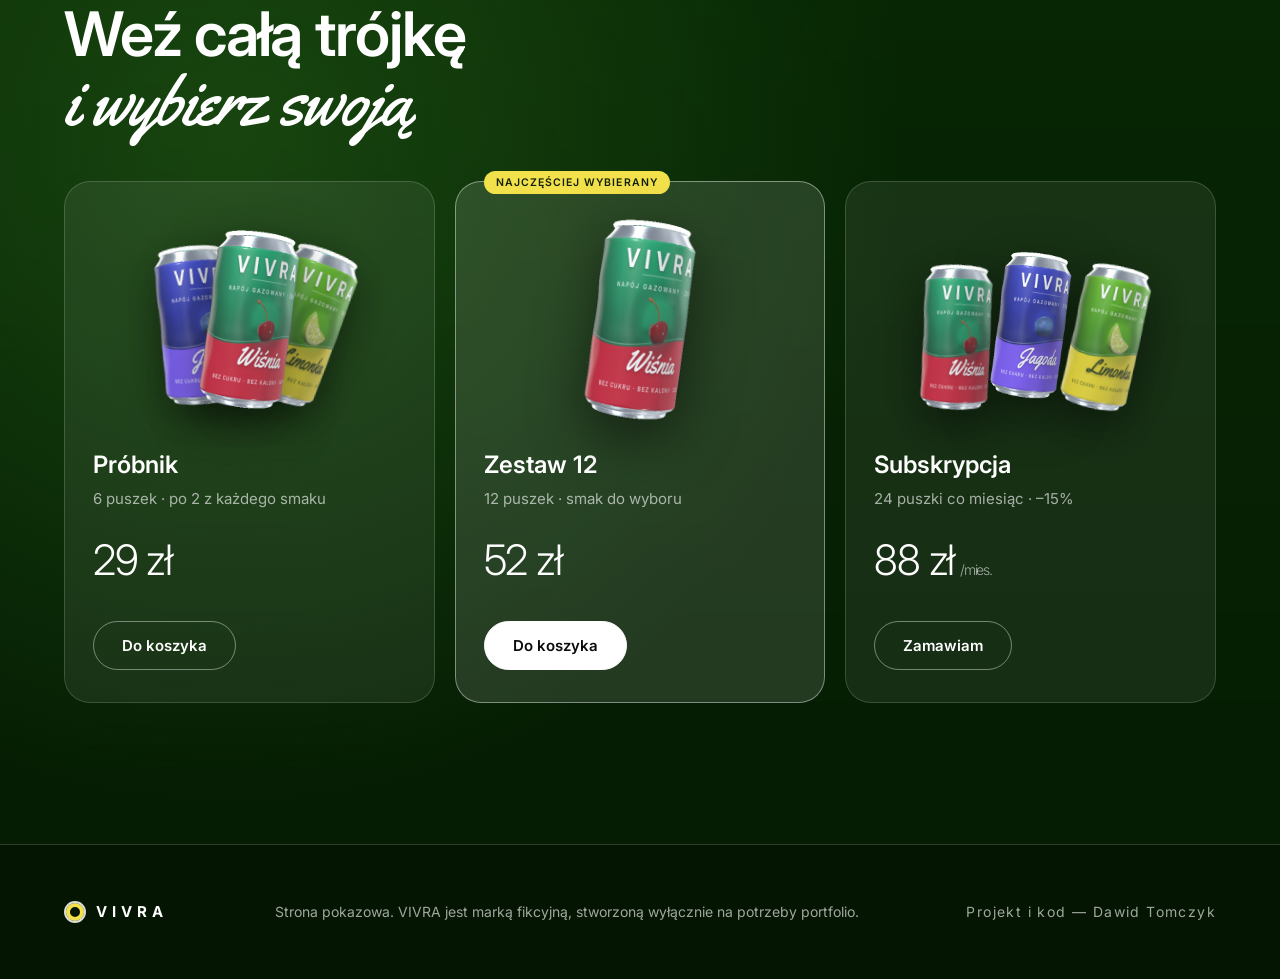
==== commit 51eef85a: "Revert "Puszka wylatuje w prawo i wraca przelotem przy składzie" This reverts commit e1333abe2dde7d9" ====
--- a/index.html
+++ b/index.html
@@ -344,7 +344,7 @@
   }
 }
 </script>
-<script type="module" src="js/can3d.js?v=43"></script>
+<script type="module" src="js/can3d.js?v=42"></script>
 <script src="js/bubbles.js?v=5"></script>
 <script src="js/main.js?v=8"></script>
 </body>
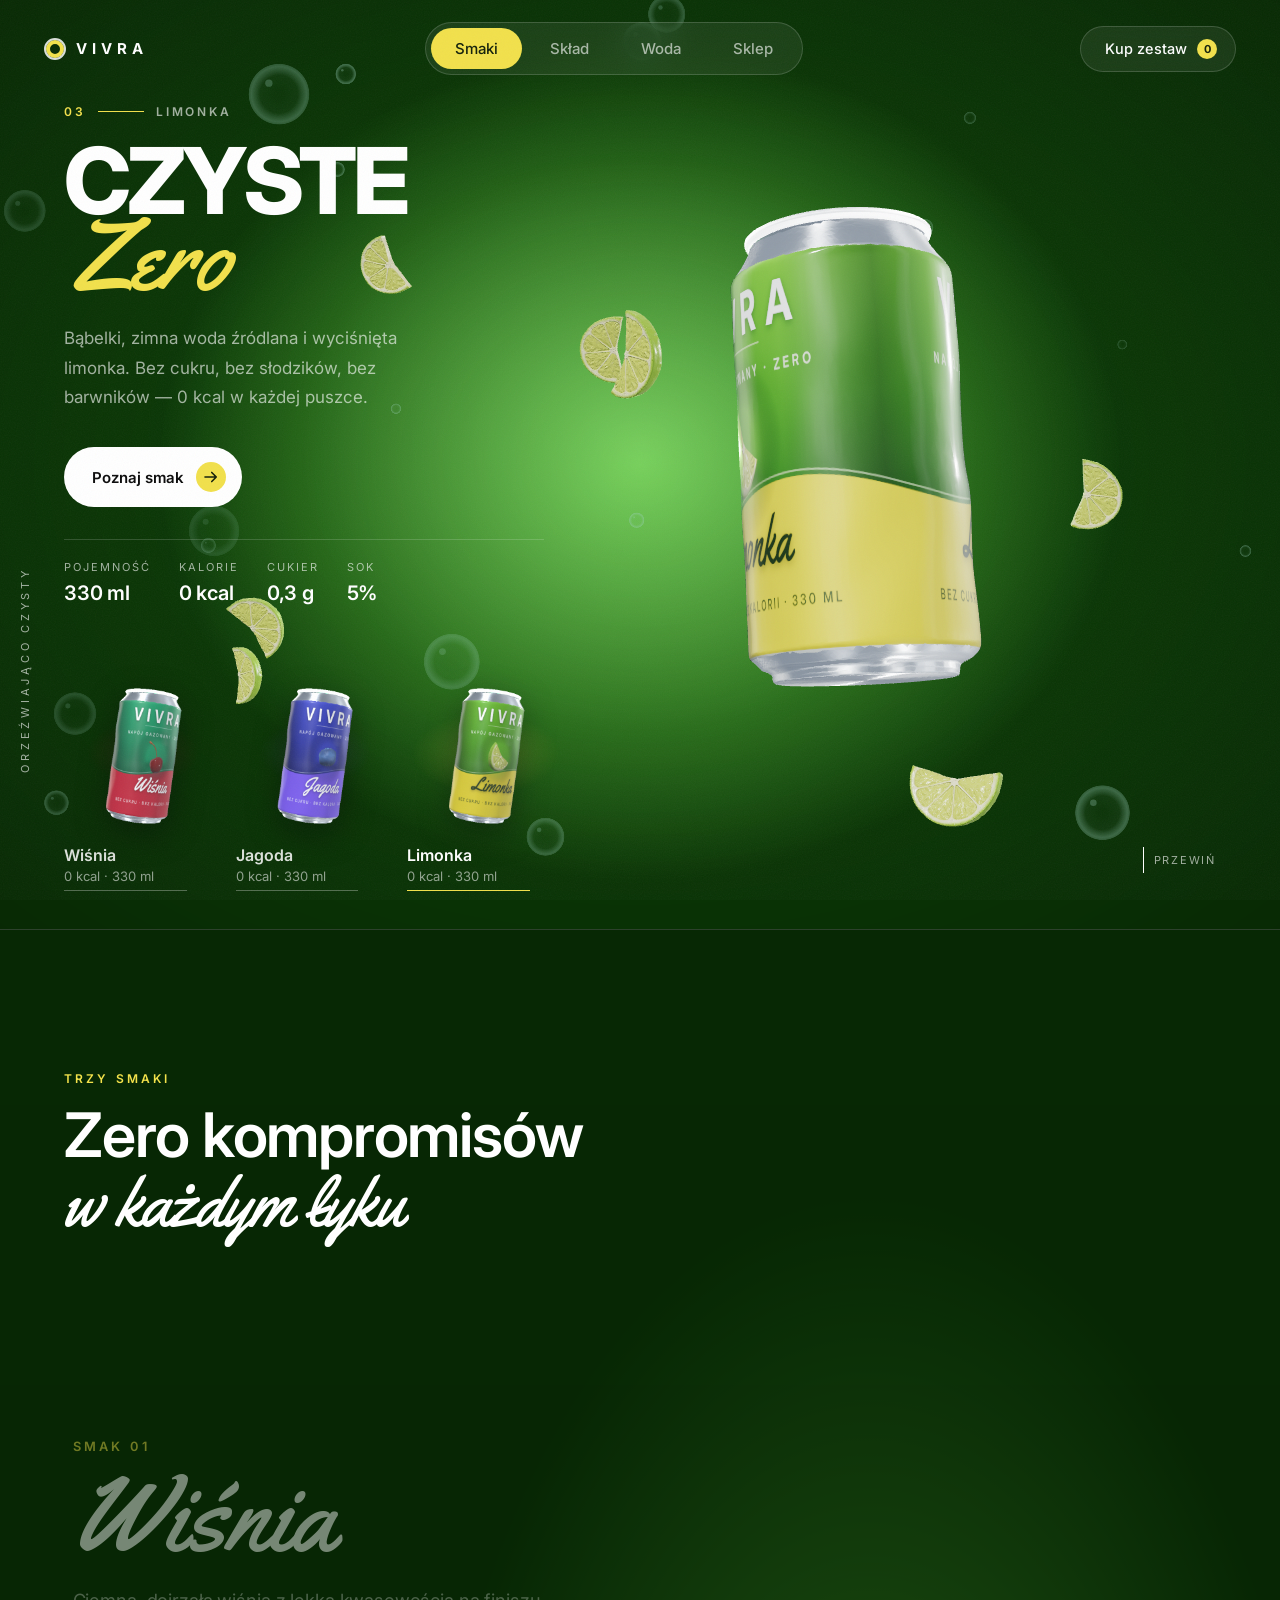
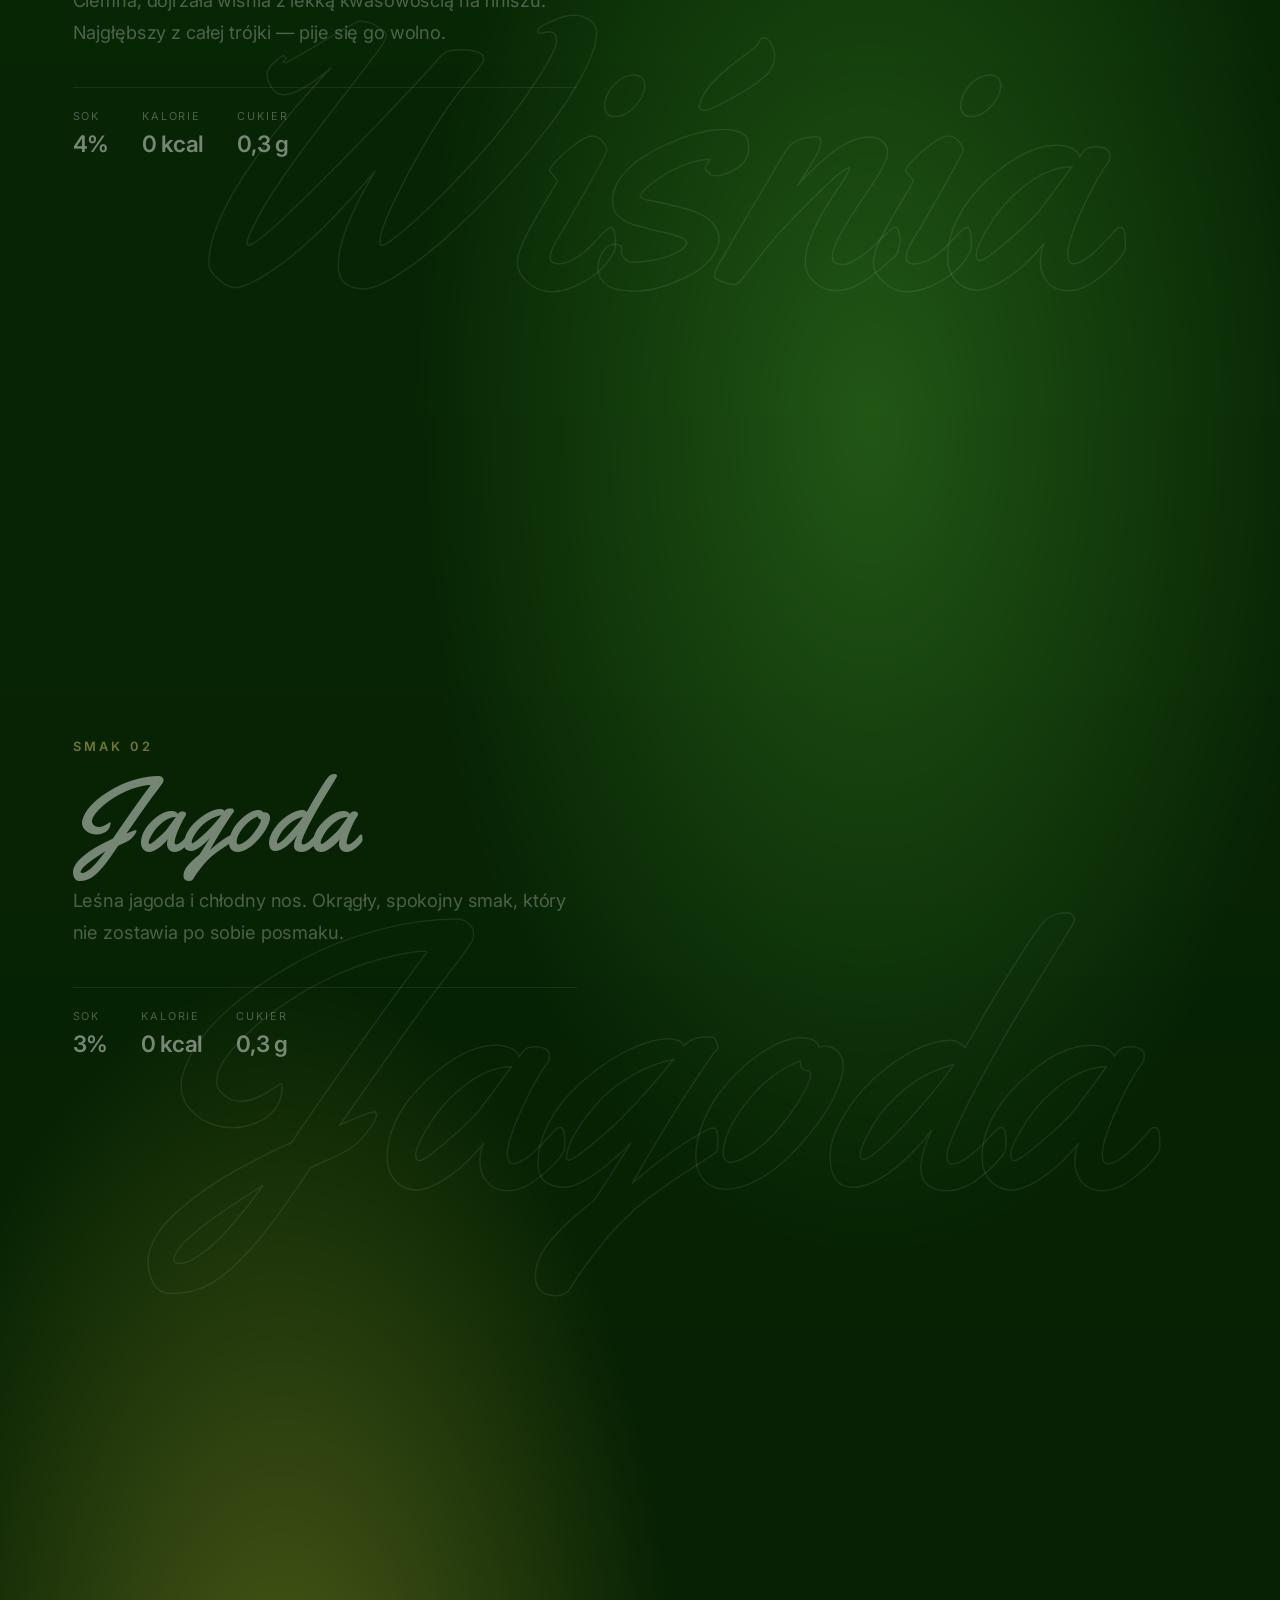
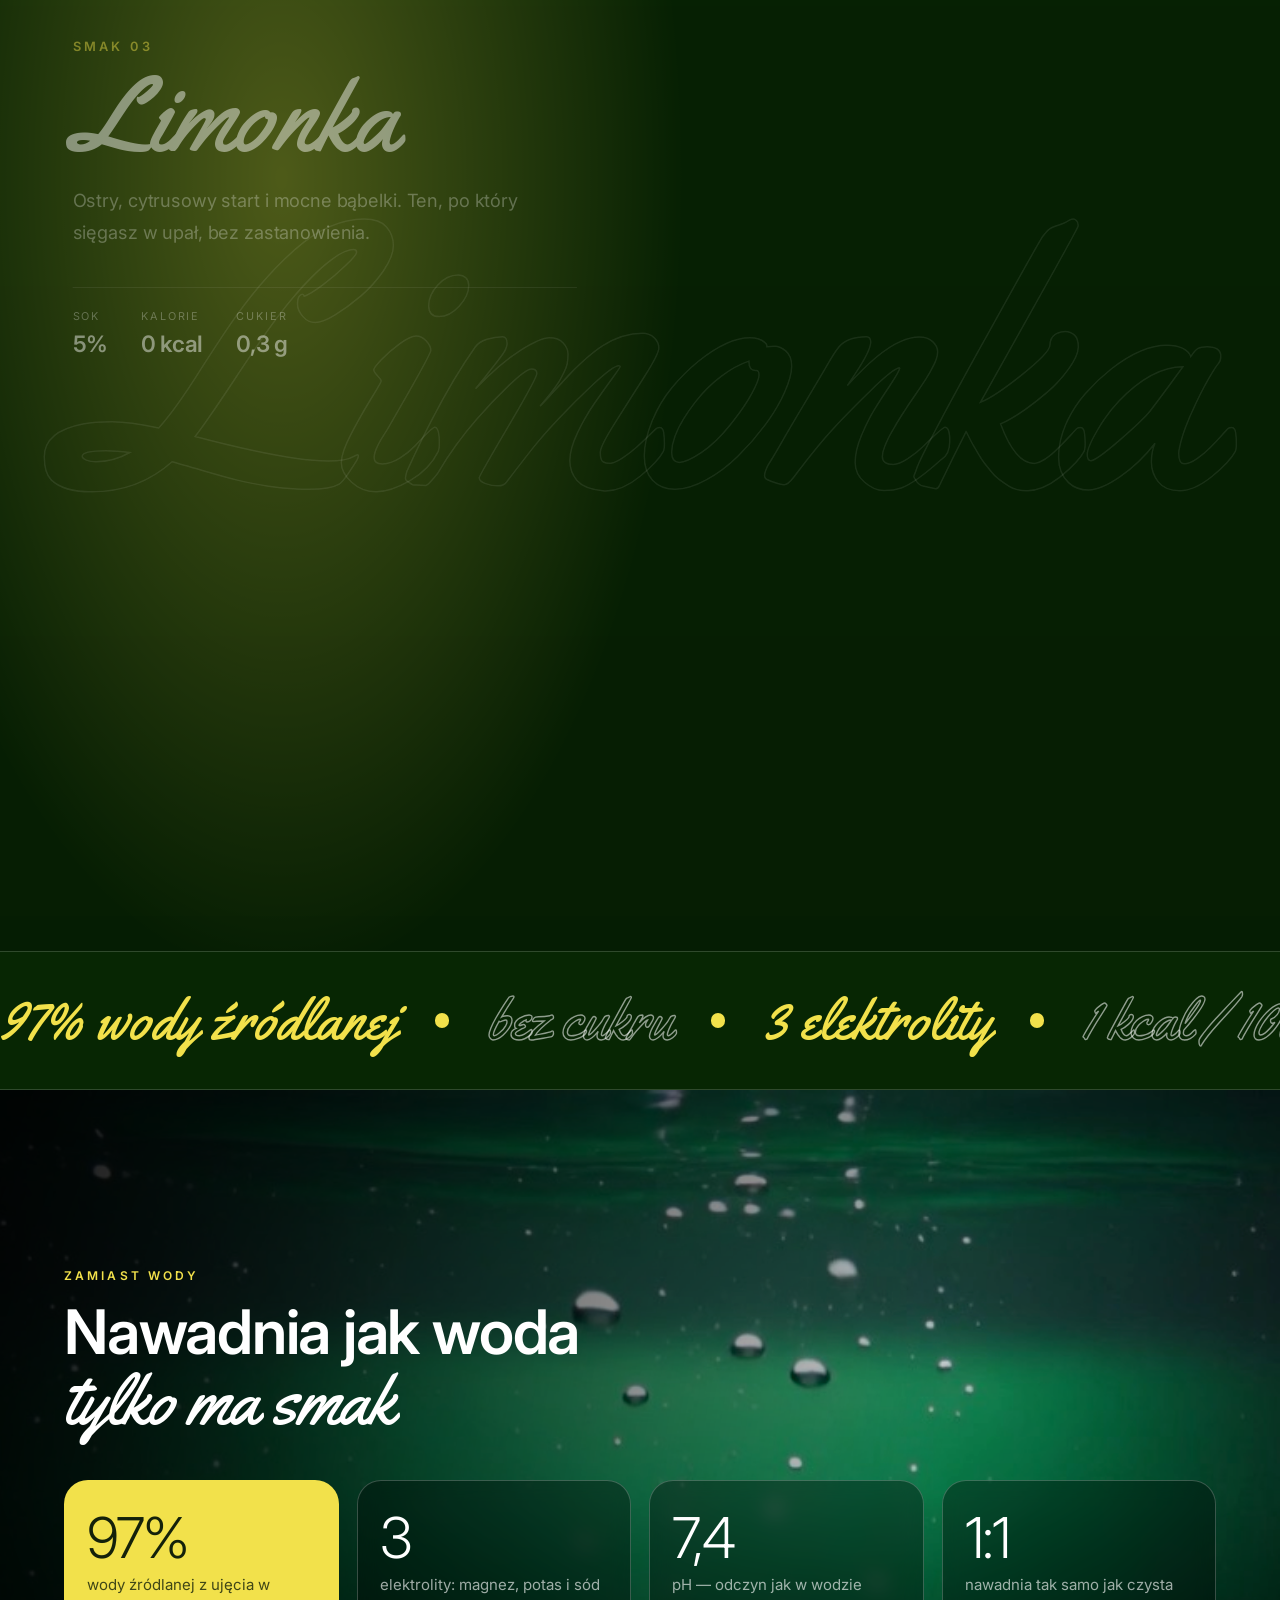
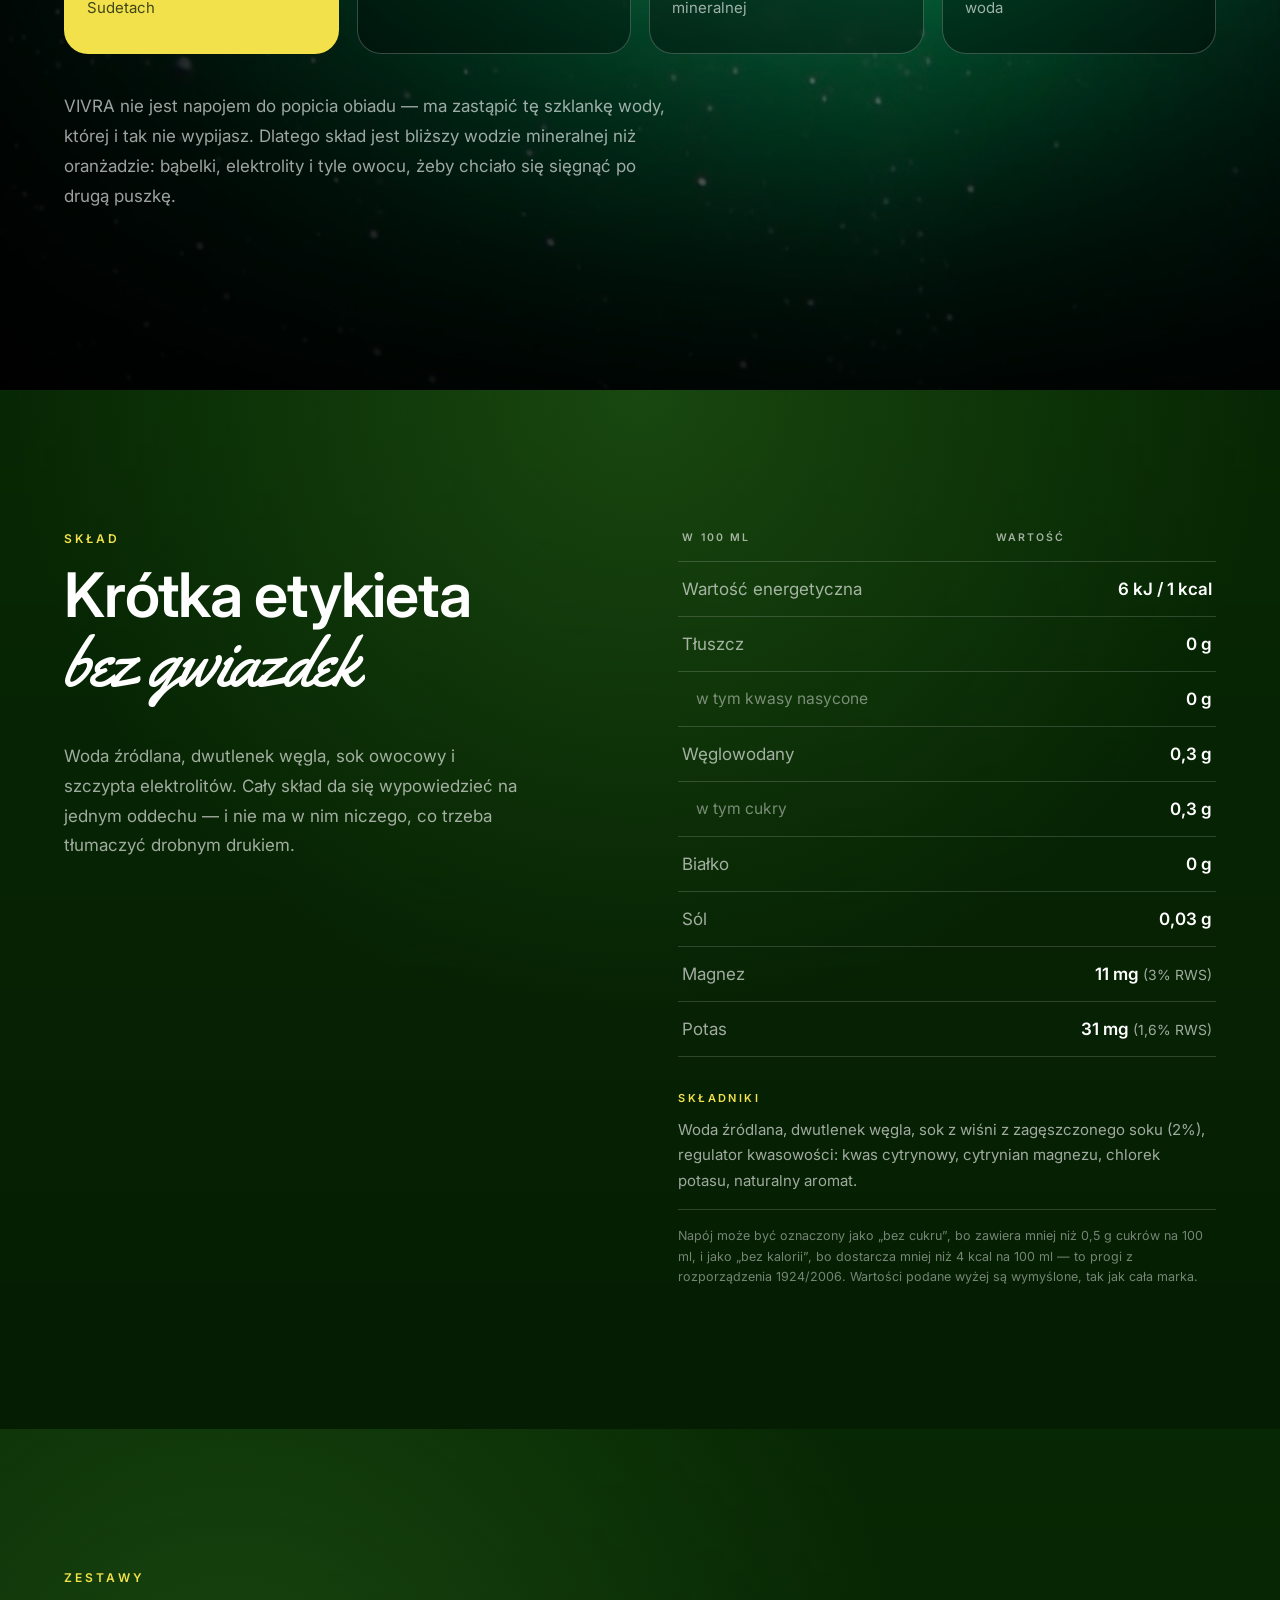
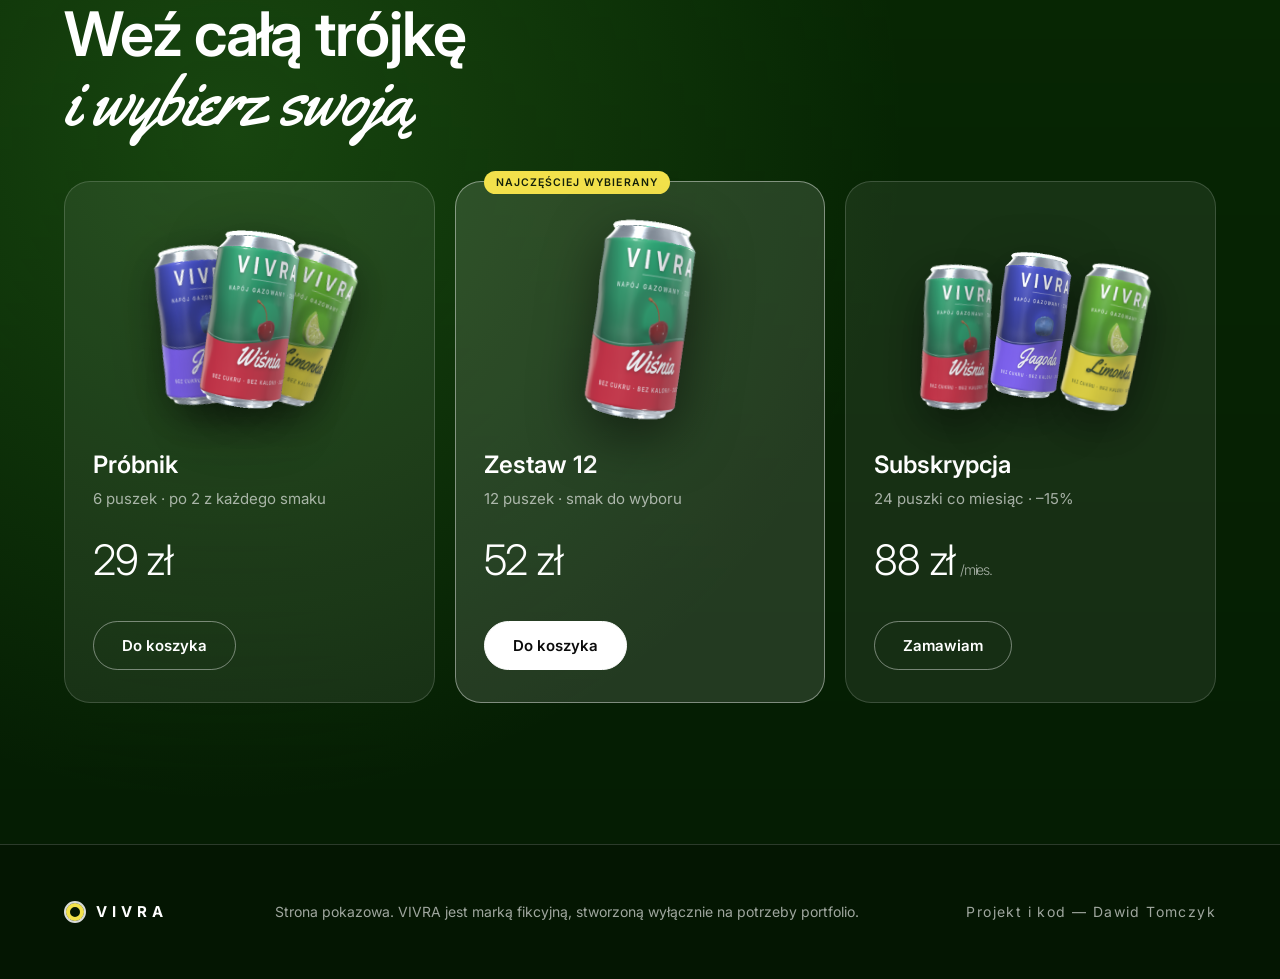
==== commit d467cfd6: "Podbicie wersji skryptu po cofnięciu przelotu Co-Authored-By: Claude Opus 5 <noreply@anthropic.com>" ====
--- a/index.html
+++ b/index.html
@@ -344,7 +344,7 @@
   }
 }
 </script>
-<script type="module" src="js/can3d.js?v=42"></script>
+<script type="module" src="js/can3d.js?v=44"></script>
 <script src="js/bubbles.js?v=5"></script>
 <script src="js/main.js?v=8"></script>
 </body>
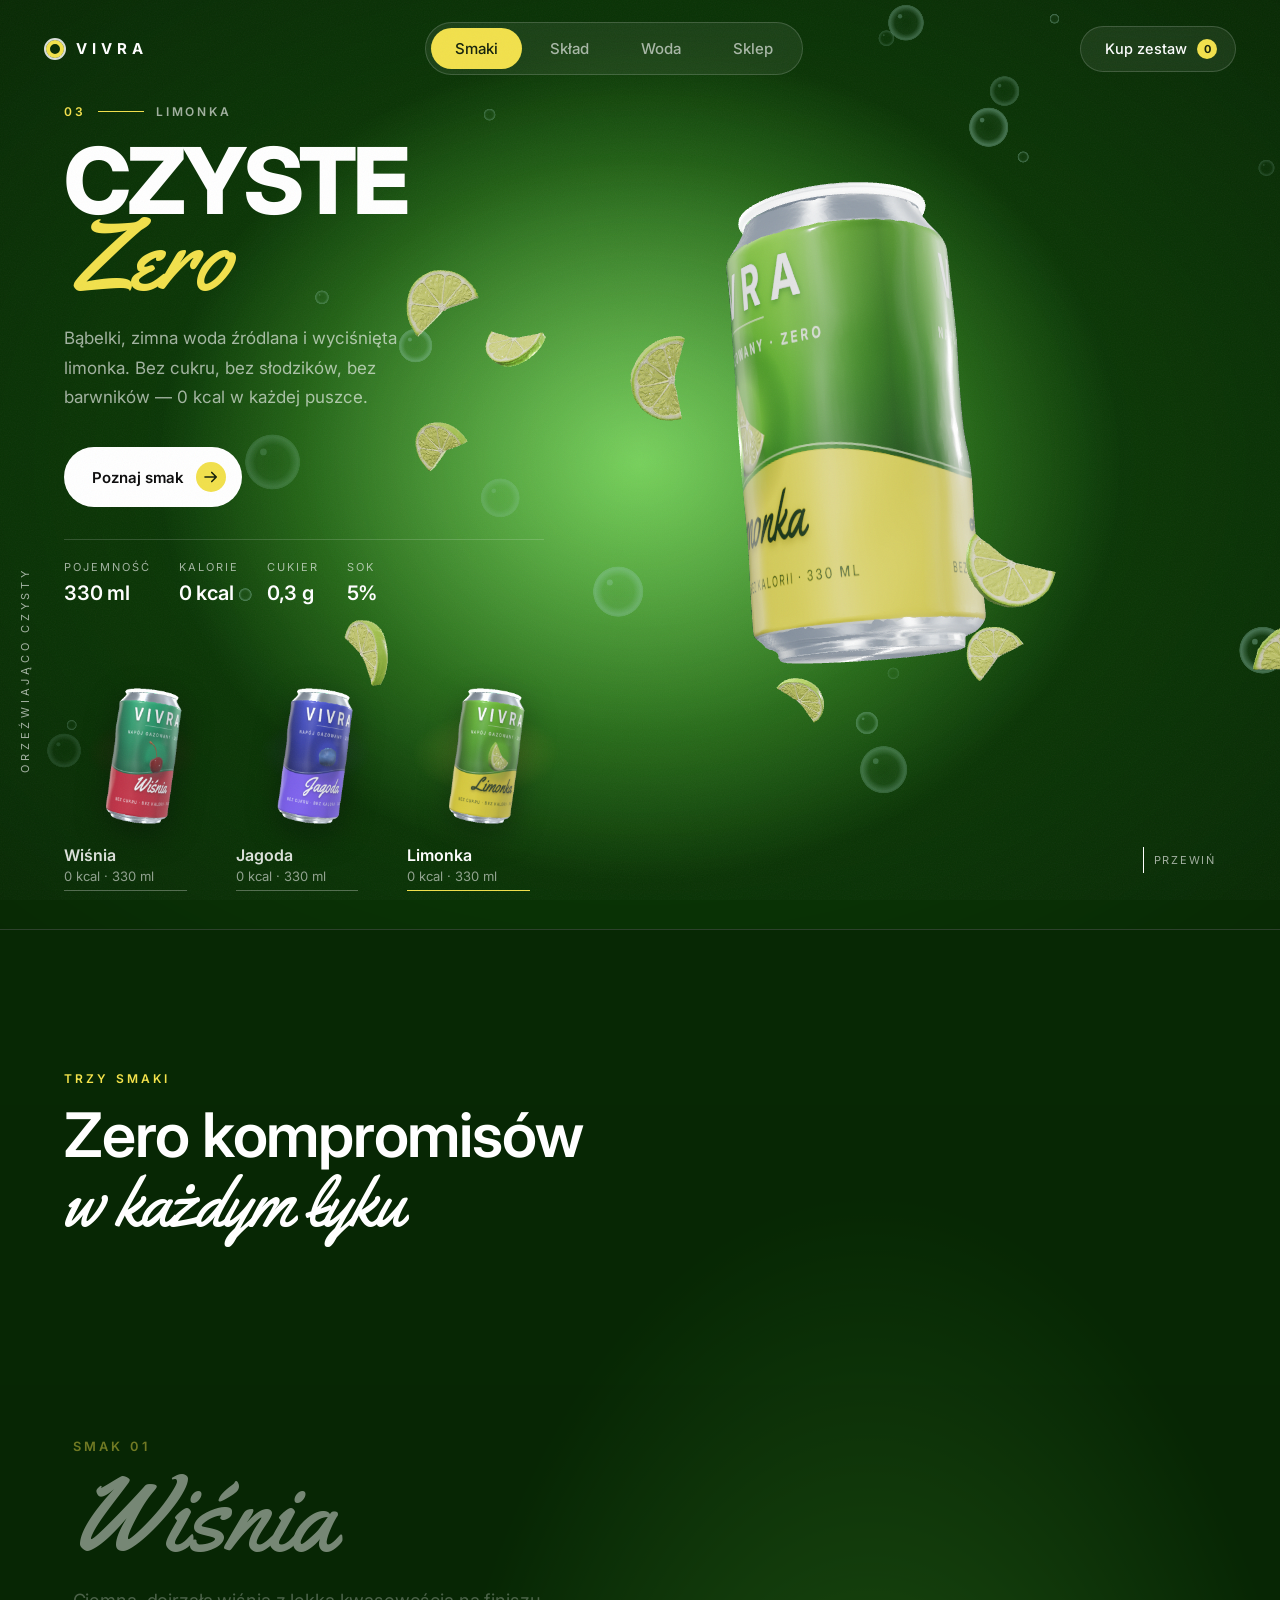
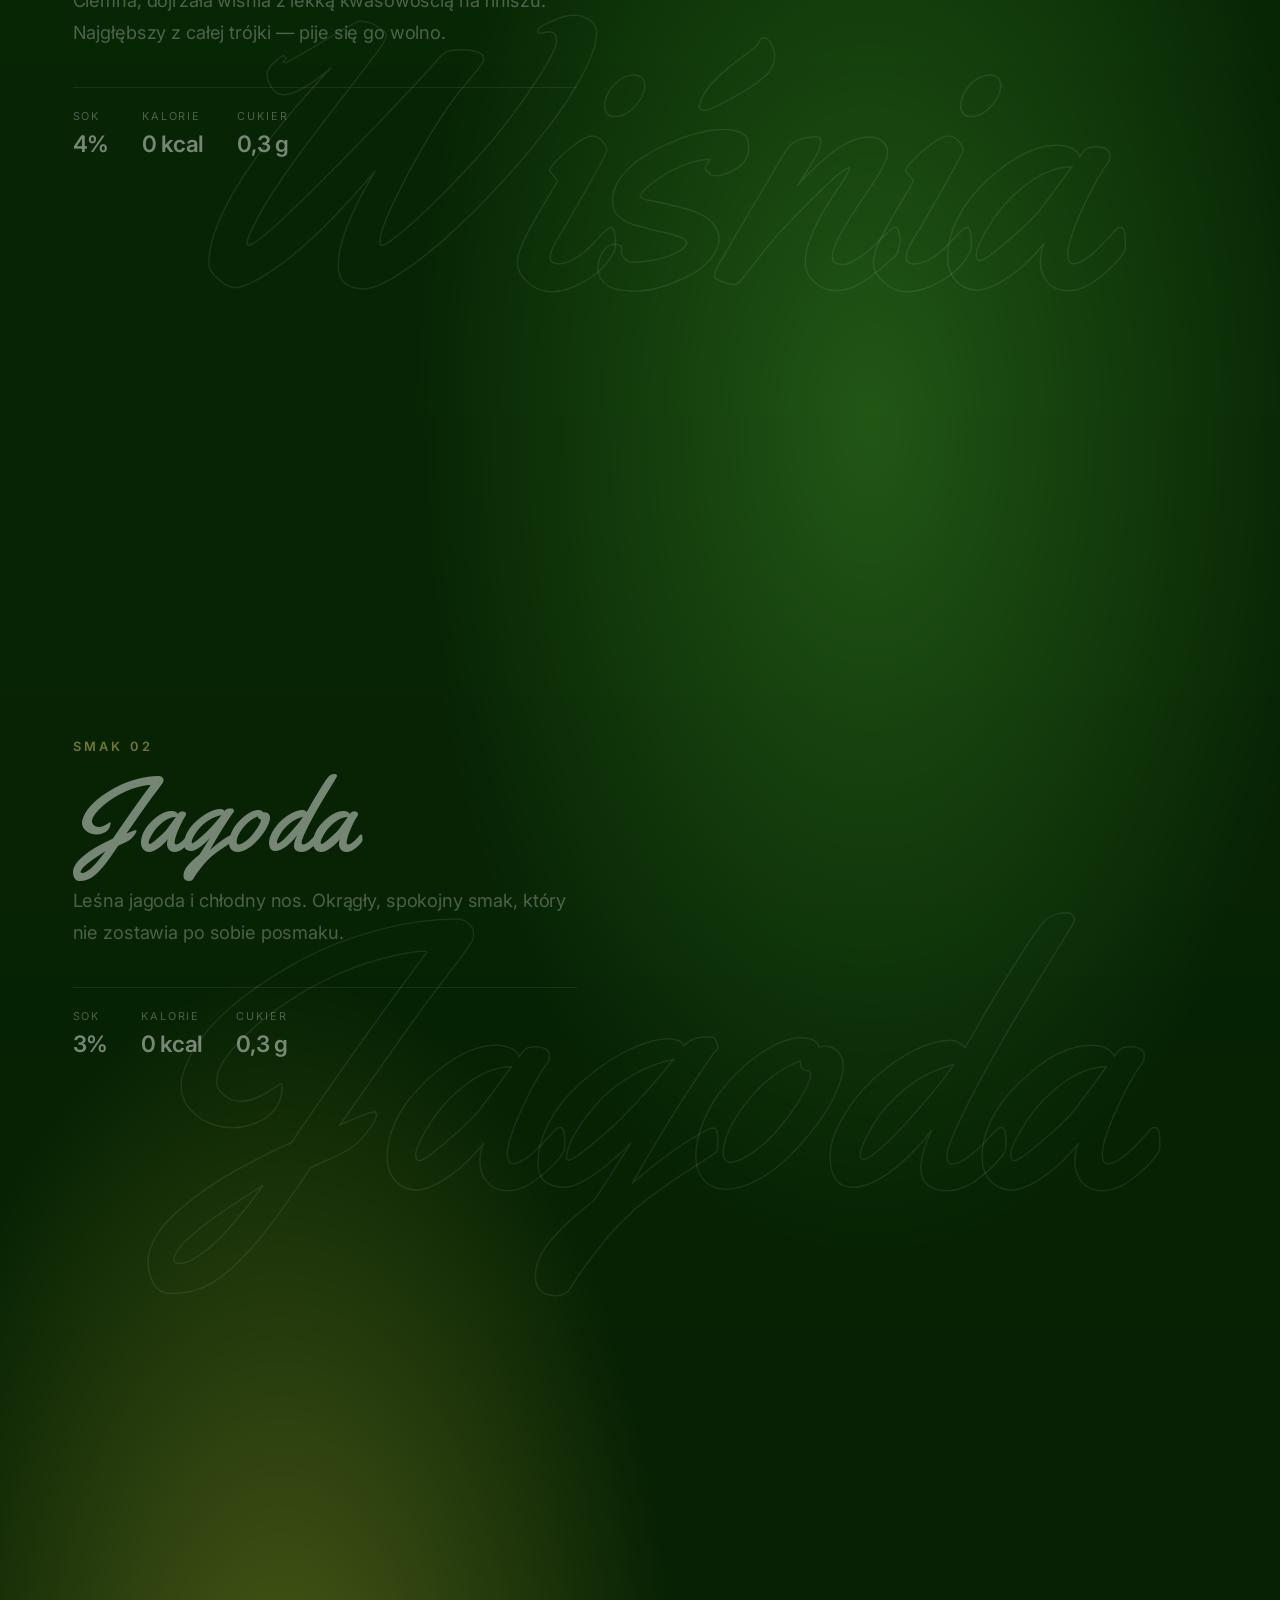
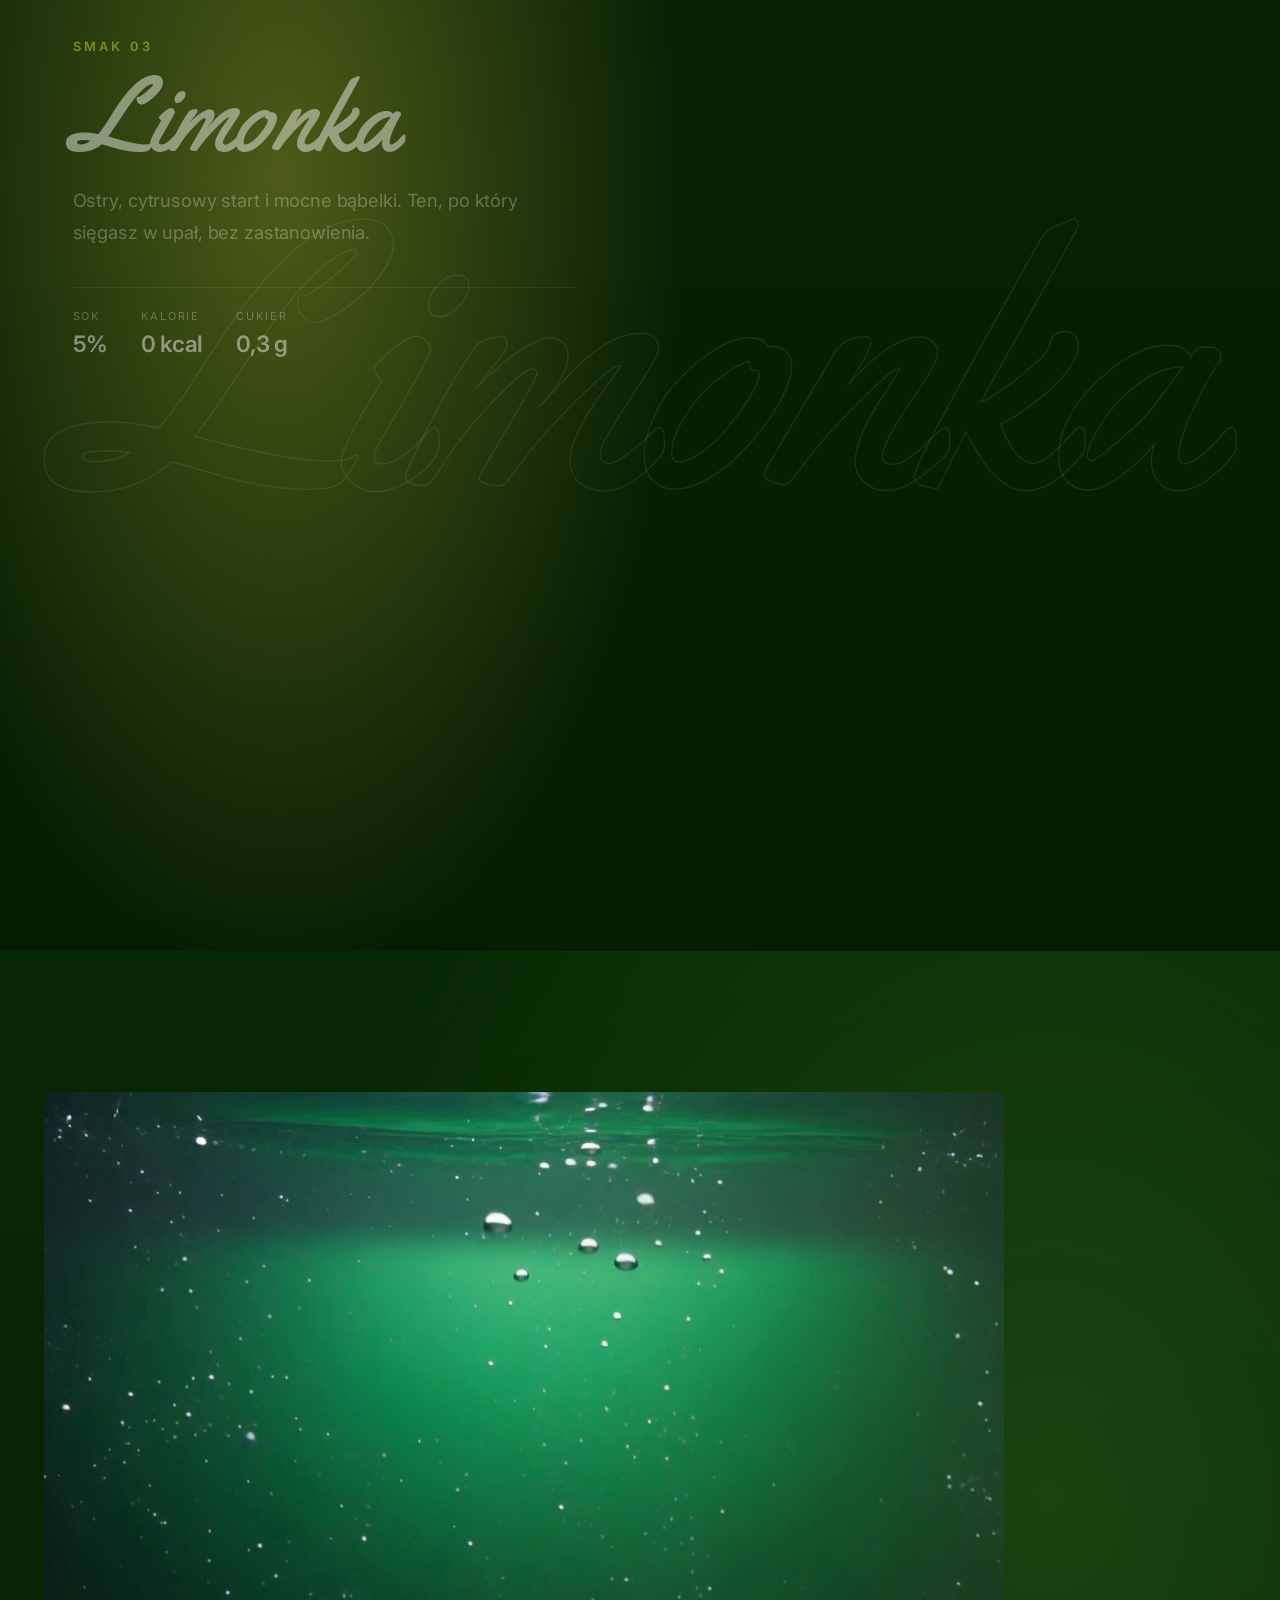
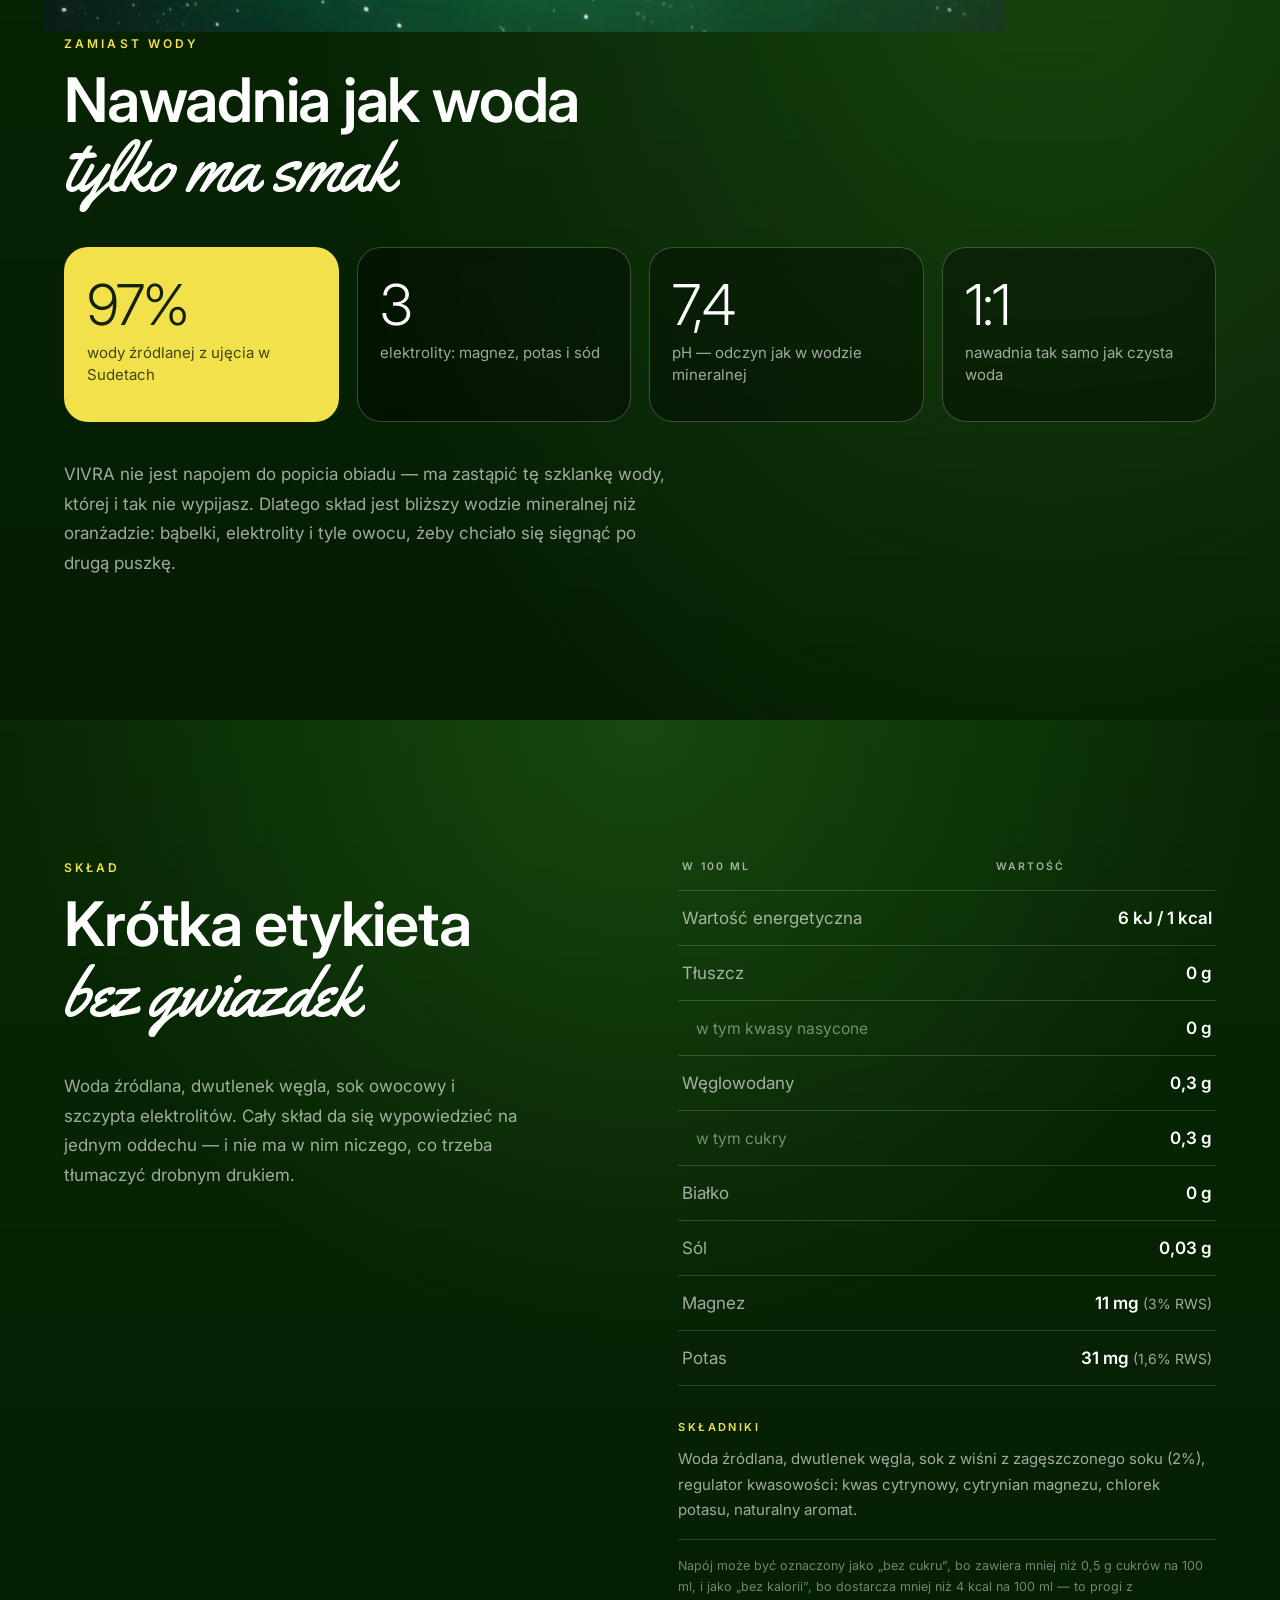
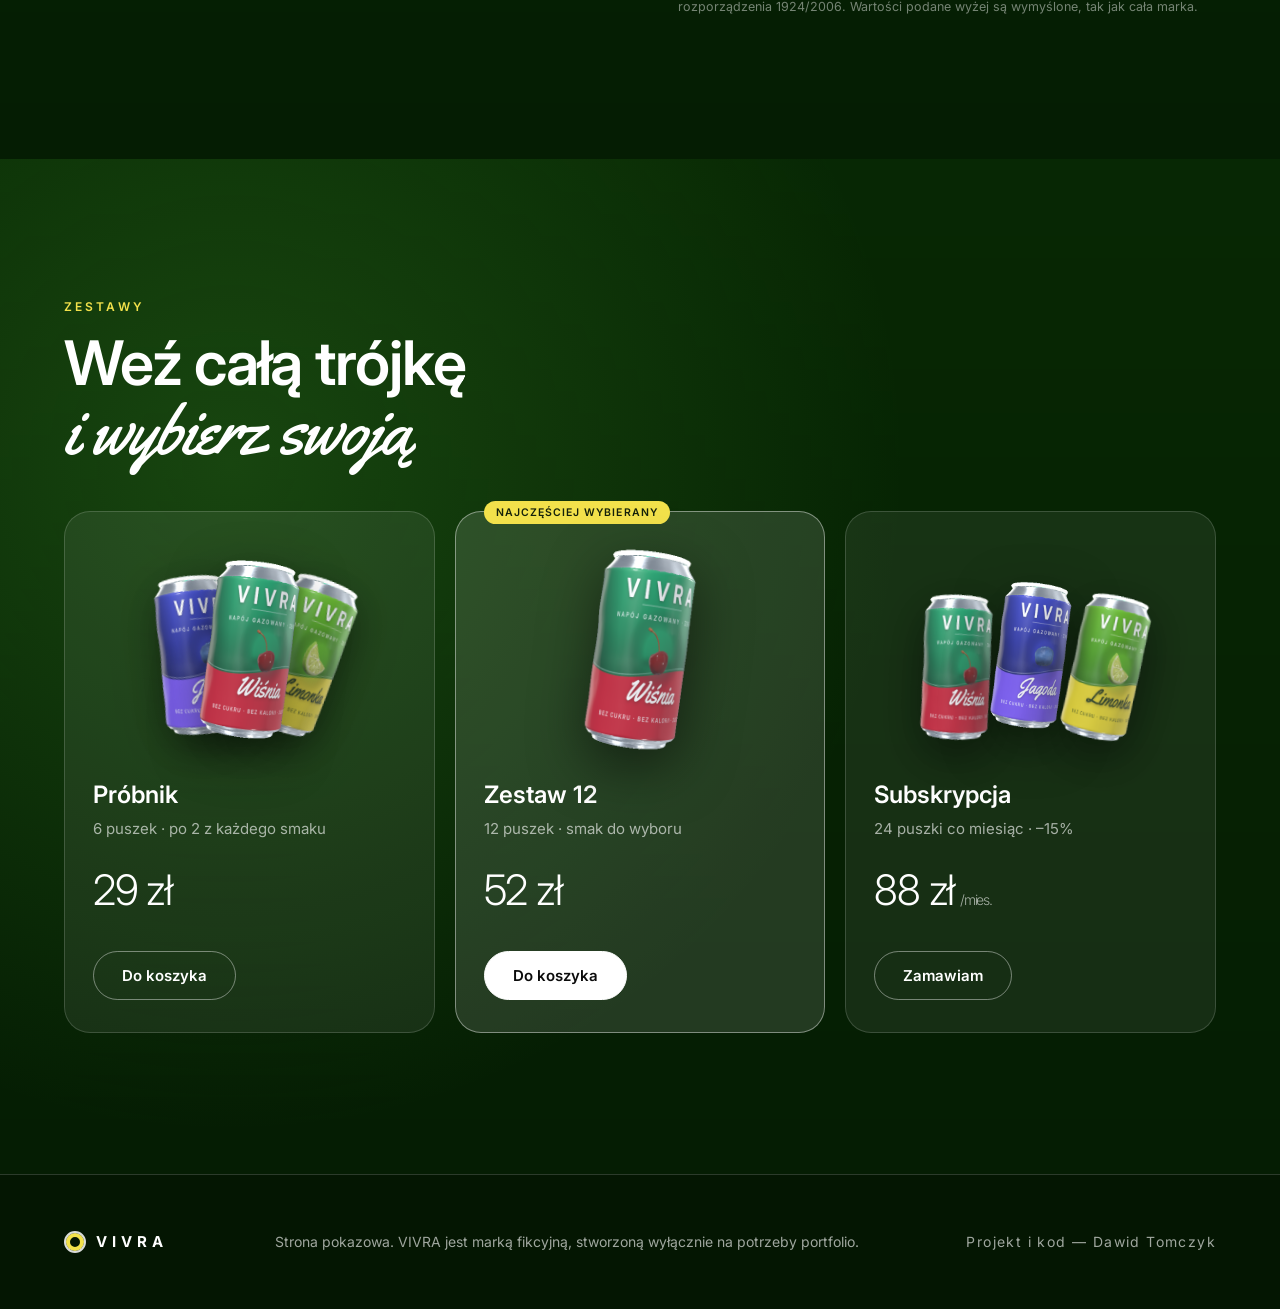
==== commit e3372676: "Podstrona zamówienia, taśma usunięta Taśma z hasłami między sekcjami wycięta razem ze stylami — bez " ====
--- a/index.html
+++ b/index.html
@@ -8,7 +8,7 @@
 <link rel="preconnect" href="https://fonts.googleapis.com">
 <link rel="preconnect" href="https://fonts.gstatic.com" crossorigin>
 <link href="https://fonts.googleapis.com/css2?family=Inter:wght@300;400;500;600;700&family=Yellowtail&display=swap" rel="stylesheet">
-<link rel="stylesheet" href="css/style.css?v=33">
+<link rel="stylesheet" href="css/style.css?v=35">
 </head>
 <body data-flavor="cherry">
 
@@ -28,7 +28,7 @@
     <a href="#sklep">Sklep</a>
   </nav>
 
-  <a class="topbar__cart" href="#sklep">
+  <a class="topbar__cart" href="zamowienie.html">
     <span>Kup zestaw</span>
     <em>0</em>
   </a>
@@ -182,14 +182,6 @@
       </article>
     </div>
   </section>
-
-  <!-- ============ TAŚMA ============ -->
-  <div class="marquee" aria-hidden="true">
-    <div class="marquee__track">
-      <span>97% wody źródlanej</span><i aria-hidden="true"></i><span>bez cukru</span><i aria-hidden="true"></i><span>3 elektrolity</span><i aria-hidden="true"></i><span>1 kcal / 100 ml</span><i aria-hidden="true"></i><span>pH 7,4</span><i aria-hidden="true"></i><span>1 wyciśnięty owoc</span><i aria-hidden="true"></i>
-      <span>97% wody źródlanej</span><i aria-hidden="true"></i><span>bez cukru</span><i aria-hidden="true"></i><span>3 elektrolity</span><i aria-hidden="true"></i><span>1 kcal / 100 ml</span><i aria-hidden="true"></i><span>pH 7,4</span><i aria-hidden="true"></i><span>1 wyciśnięty owoc</span><i aria-hidden="true"></i>
-    </div>
-  </div>
 
   <!-- ============ ZERO ============ -->
   <section class="zero" id="zero">
@@ -297,7 +289,7 @@
           <h3>Próbnik</h3>
           <p class="pack__q">6 puszek · po 2 z każdego smaku</p>
           <p class="pack__p">29 zł</p>
-          <a class="btn" href="#">Do koszyka</a>
+          <a class="btn" href="zamowienie.html?zestaw=probnik">Do koszyka</a>
         </article>
 
         <article class="pack pack--hot">
@@ -308,7 +300,7 @@
           <h3>Zestaw 12</h3>
           <p class="pack__q">12 puszek · smak do wyboru</p>
           <p class="pack__p">52 zł</p>
-          <a class="btn btn--solid" href="#">Do koszyka</a>
+          <a class="btn btn--solid" href="zamowienie.html?zestaw=dwunastka">Do koszyka</a>
         </article>
 
         <article class="pack">
@@ -320,7 +312,7 @@
           <h3>Subskrypcja</h3>
           <p class="pack__q">24 puszki co miesiąc · –15%</p>
           <p class="pack__p">88 zł<span>/mies.</span></p>
-          <a class="btn" href="#">Zamawiam</a>
+          <a class="btn" href="zamowienie.html?zestaw=subskrypcja">Zamawiam</a>
         </article>
       </div>
     </div>
@@ -344,7 +336,7 @@
   }
 }
 </script>
-<script type="module" src="js/can3d.js?v=44"></script>
+<script type="module" src="js/can3d.js?v=45"></script>
 <script src="js/bubbles.js?v=5"></script>
 <script src="js/main.js?v=8"></script>
 </body>
--- a/css/style.css
+++ b/css/style.css
@@ -473,76 +473,6 @@
 }
 .step.is-live .step__box{ opacity:1; transform:translateY(-50%) scale(1); }
 
-/* ---------------------------------------------------------
-   Taśma między sekcjami
-
-   Treść jest w kodzie zdublowana, a tor przesuwa się dokładnie o połowę
-   swojej szerokości — dzięki temu pętla domyka się bez skoku, bez liczenia
-   czegokolwiek w JS.
-   --------------------------------------------------------- */
-.marquee{
-  position:relative; z-index:1;
-  overflow:hidden;
-  padding:clamp(26px,4vh,48px) 0;
-  border-block:1px solid var(--line);
-  background:rgba(0,0,0,.35);
-}
-.marquee__track{
-  display:flex; align-items:center; width:max-content;
-  animation:marquee 26s linear infinite;
-}
-.marquee__track span{
-  font-family:"Yellowtail",cursive;
-  font-size:clamp(38px,4.6vw,74px); line-height:1.1;
-  white-space:nowrap;
-  color:transparent;
-  -webkit-text-stroke:1.4px rgba(255,255,255,.55);
-}
-.marquee__track span:nth-child(4n+1){
-  color:var(--accent); -webkit-text-stroke:0;
-  transition:color var(--slow);
-}
-.marquee__track i{
-  flex:0 0 auto;
-  width:clamp(10px,1.1vw,16px); height:clamp(10px,1.1vw,16px);
-  margin:0 clamp(24px,3vw,52px);
-  border-radius:50%; background:var(--accent);
-  transition:background var(--slow);
-}
-@keyframes marquee{
-  from{ transform:translateX(0) }
-  to  { transform:translateX(-50%) }
-}
-.marquee:hover .marquee__track{ animation-play-state:paused; }
-
-/* ---------------------------------------------------------
-   Sekcja „dlaczego” na wideo
-
-   Materiał leci pełnym kadrem pod treścią. Woal to nie jednolita czerń,
-   tylko gradient gęstniejący u dołu i po lewej — dokładnie tam, gdzie leżą
-   napisy — żeby środek kadru z bąbelkami został widoczny.
-   --------------------------------------------------------- */
-.zero{ padding:0; }
-.zero__film{
-  position:relative; overflow:hidden;
-  min-height:100svh;
-  display:grid; place-items:center;
-  padding:clamp(80px,10vh,140px) clamp(18px,3.4vw,44px);
-}
-.zero__video{
-  position:absolute; inset:0; z-index:0;
-  width:100%; height:100%; object-fit:cover;
-  filter:saturate(1.05) contrast(1.05);
-}
-.zero__veil{
-  position:absolute; inset:0; z-index:1; pointer-events:none;
-  background:
-    linear-gradient(100deg, rgba(0,0,0,.88) 0%, rgba(0,0,0,.5) 42%, rgba(0,0,0,.2) 70%),
-    linear-gradient(0deg, rgba(0,0,0,.85) 0%, transparent 55%),
-    radial-gradient(120% 90% at 50% 50%, transparent 30%, rgba(0,0,0,.55) 100%);
-}
-.zero__over{ position:relative; z-index:2; }
-
 /* liczby zero */
 .zeros{
   list-style:none; margin:0; padding:0;
@@ -751,3 +681,129 @@
 .picker__row,
 .chip{ pointer-events:auto; }
 body.has3d .can{ display:none; }      /* fotorendery tylko jako zapas */
+
+/* =========================================================
+   Podstrona zamówienia
+   ========================================================= */
+.topbar__back{ width:16px; height:16px; stroke:currentColor; stroke-width:2.2; fill:none;
+  stroke-linecap:round; stroke-linejoin:round; }
+
+.hero--zam{ min-height:64svh; padding-bottom:clamp(60px,8vh,110px); }
+.hero--zam .lede__index span{ color:var(--muted); }
+
+.zam{
+  position:relative; z-index:1;
+  padding:0 clamp(18px,3.4vw,44px) clamp(80px,12vh,150px);
+  background:linear-gradient(180deg, rgba(0,0,0,.42), rgba(0,0,0,.62));
+}
+.zam__grid{
+  display:grid; grid-template-columns:minmax(0,1fr) minmax(300px,380px);
+  gap:clamp(28px,4vw,64px); align-items:start;
+}
+.zam__kroki{ display:flex; flex-direction:column; gap:clamp(28px,4vh,52px); }
+
+.krok{ border:0; padding:0; margin:0; }
+.krok legend{
+  display:flex; align-items:center; gap:14px;
+  margin-bottom:20px; padding:0;
+  font-size:15px; font-weight:600; letter-spacing:.02em;
+}
+.krok__no{
+  display:grid; place-items:center;
+  width:32px; height:32px; border-radius:50%;
+  background:var(--accent); color:var(--onAccent);
+  font-size:12px; font-weight:700;
+  transition:background var(--slow), color var(--slow);
+}
+.krok--wylaczony{ opacity:.45; pointer-events:none; }
+.krok__uwaga{
+  margin:-8px 0 16px; font-size:13.5px; color:var(--muted);
+}
+
+.opcje{ display:grid; gap:12px; }
+.opcja input, .smak input{ position:absolute; opacity:0; pointer-events:none; }
+.opcja__box{
+  display:grid; grid-template-columns:1fr auto; align-items:center; gap:6px 18px;
+  padding:20px 22px; border-radius:20px;
+  border:1px solid var(--line); background:var(--glass);
+  cursor:pointer;
+  transition:border-color .4s var(--ease), background .4s var(--ease), transform .4s var(--ease);
+}
+.opcja__box strong{ font-size:17px; font-weight:600; }
+.opcja__box em{ grid-column:1; font-style:normal; font-size:13.5px; color:var(--muted); }
+.opcja__box b{ grid-row:1 / span 2; grid-column:2; font-size:26px; font-weight:300; letter-spacing:-.02em; }
+.opcja__box b span{ font-size:13px; color:var(--muted); }
+.opcja:hover .opcja__box{ transform:translateX(4px); border-color:rgba(255,255,255,.38); }
+.opcja input:checked + .opcja__box{
+  border-color:var(--accent); background:rgba(255,255,255,.11);
+}
+.opcja input:focus-visible + .opcja__box{ outline:2px solid #fff; outline-offset:3px; }
+
+.opcje--smaki{ grid-template-columns:repeat(3,minmax(0,1fr)); }
+.smak__box{
+  display:flex; align-items:center; gap:12px;
+  padding:16px 18px; border-radius:18px;
+  border:1px solid var(--line); background:var(--glass);
+  cursor:pointer; font-size:15px; font-weight:600;
+  transition:border-color .4s var(--ease), background .4s var(--ease);
+}
+.smak__box i{ width:18px; height:18px; border-radius:50%; flex:0 0 auto; }
+.smak[data-flavor="cherry"]    .smak__box i{ background:#e2374d; }
+.smak[data-flavor="blueberry"] .smak__box i{ background:#8b6bff; }
+.smak[data-flavor="lime"]      .smak__box i{ background:#f2e14b; }
+.smak input:checked + .smak__box{ border-color:rgba(255,255,255,.6); background:rgba(255,255,255,.13); }
+
+.licznik{ display:flex; align-items:center; gap:16px; }
+.licznik__btn{
+  width:46px; height:46px; border-radius:50%;
+  border:1px solid var(--line); background:var(--glass);
+  font-size:22px; line-height:1;
+  transition:border-color .35s var(--ease), background .35s var(--ease);
+}
+.licznik__btn:hover{ border-color:rgba(255,255,255,.5); background:rgba(255,255,255,.12); }
+.licznik__ile{ min-width:42px; text-align:center; font-size:28px; font-weight:300; }
+.licznik__opis{ font-size:14px; color:var(--muted); }
+
+.pola{ display:grid; grid-template-columns:repeat(2,minmax(0,1fr)); gap:16px; }
+.pole{ display:flex; flex-direction:column; gap:8px; }
+.pole--szer{ grid-column:1 / -1; }
+.pole span{ font-size:11px; letter-spacing:.16em; text-transform:uppercase; color:var(--muted); }
+.pole input{
+  padding:15px 18px; border-radius:14px;
+  border:1px solid var(--line); background:rgba(0,0,0,.3);
+  color:var(--ink); font:inherit; font-size:15.5px;
+  transition:border-color .3s var(--ease), background .3s var(--ease);
+}
+.pole input:focus{ outline:0; border-color:rgba(255,255,255,.55); background:rgba(0,0,0,.45); }
+.pole--brak input{ border-color:var(--accent); }
+
+.suma{
+  position:sticky; top:104px;
+  padding:28px; border-radius:26px;
+  border:1px solid var(--line); background:rgba(0,0,0,.42);
+  backdrop-filter:blur(14px); -webkit-backdrop-filter:blur(14px);
+}
+.suma h2{ margin:0 0 22px; font-size:13px; letter-spacing:.2em; text-transform:uppercase; color:var(--muted); }
+.suma__lista{ margin:0 0 20px; display:grid; gap:12px; }
+.suma__lista > div{ display:flex; justify-content:space-between; gap:16px; font-size:14.5px; }
+.suma__lista dt{ color:var(--muted); }
+.suma__lista dd{ margin:0; font-weight:600; }
+.suma__razem{
+  display:flex; justify-content:space-between; align-items:baseline;
+  margin:0 0 10px; padding-top:18px; border-top:1px solid var(--line);
+}
+.suma__razem span{ font-size:14px; color:var(--muted); }
+.suma__razem b{ font-size:30px; font-weight:300; letter-spacing:-.02em; }
+.suma__info{ margin:0 0 20px; font-size:12.5px; color:var(--accent); transition:color var(--slow); }
+.suma__btn{ width:100%; text-align:center; border:0; cursor:pointer; }
+.suma__demo{ margin:16px 0 0; font-size:11.5px; line-height:1.6; color:rgba(255,255,255,.42); }
+
+.potwierdzenie{ padding:clamp(60px,10vh,120px) 0; }
+.potwierdzenie__opis{ margin:0 0 32px; max-width:52ch; font-size:17px; line-height:1.75; color:var(--muted); }
+
+@media (max-width:1080px){
+  .zam__grid{ grid-template-columns:1fr; }
+  .suma{ position:static; }
+  .opcje--smaki{ grid-template-columns:1fr; }
+  .pola{ grid-template-columns:1fr; }
+}
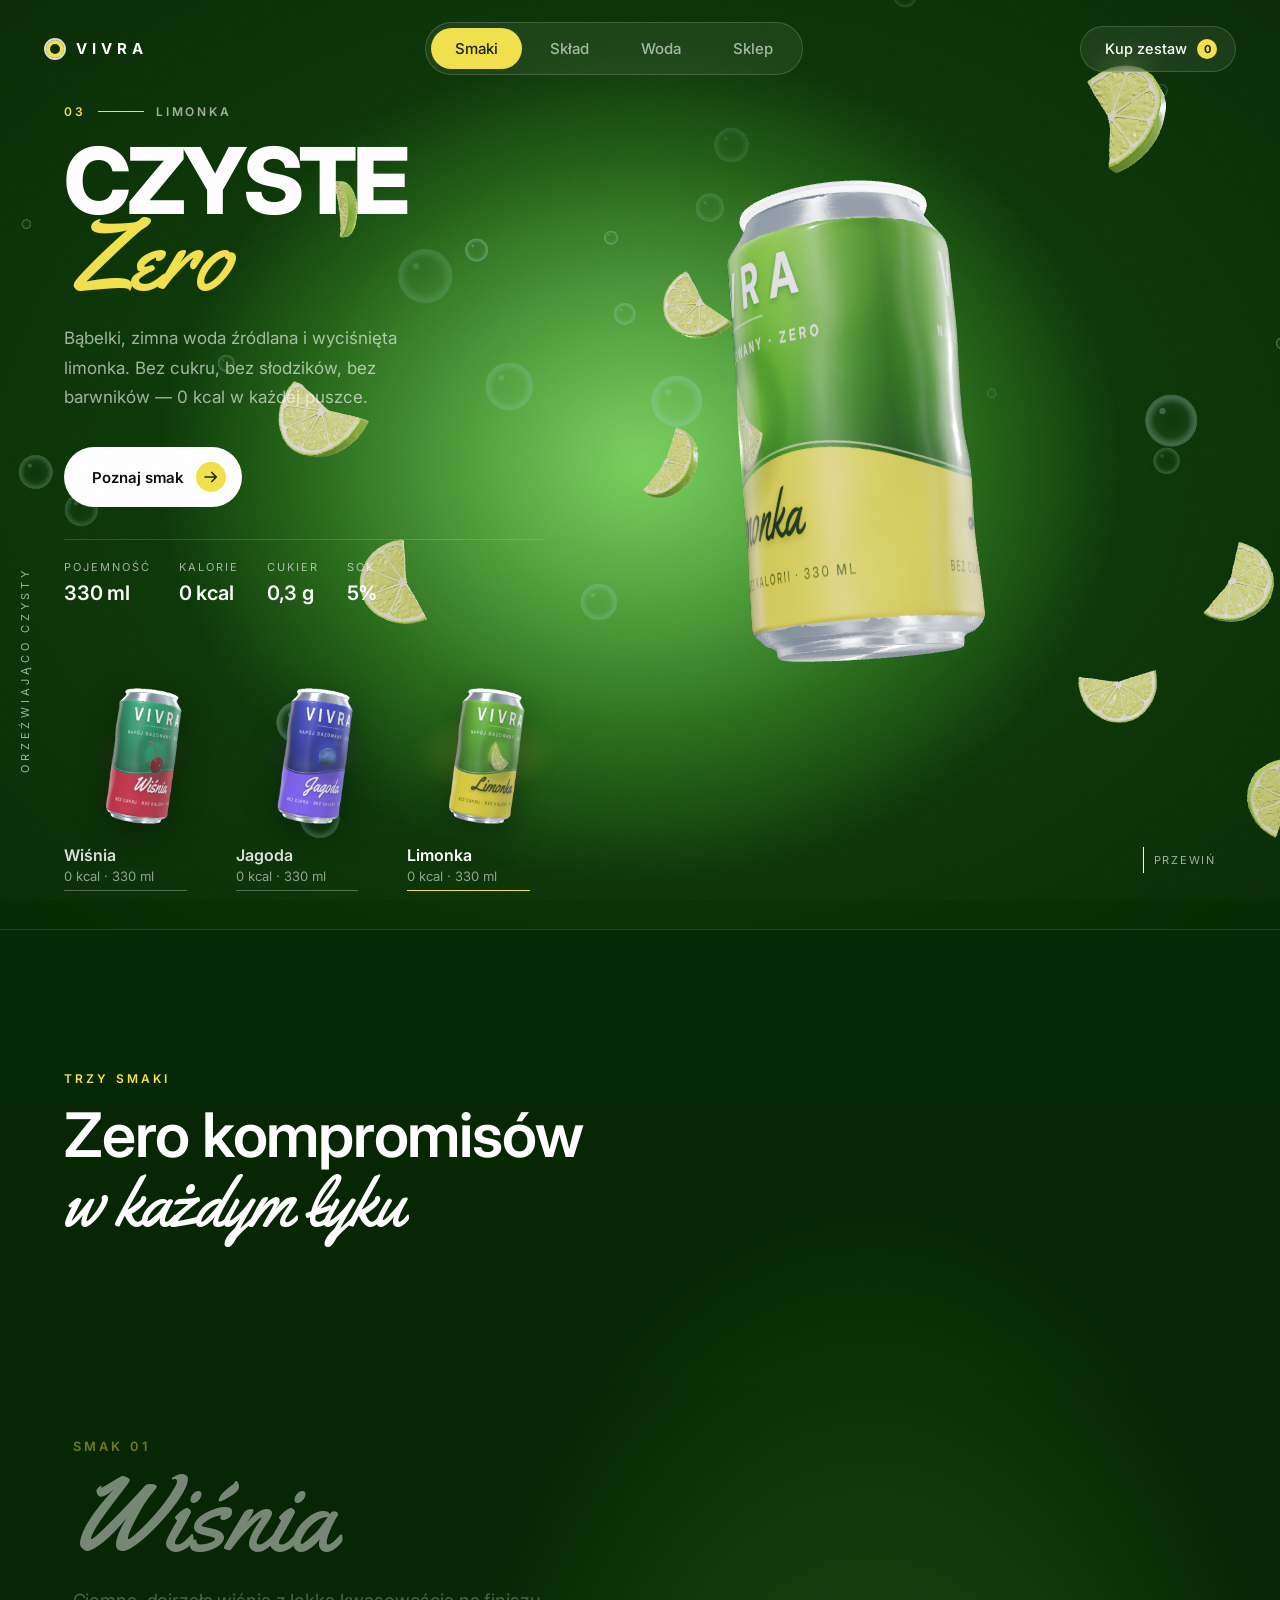
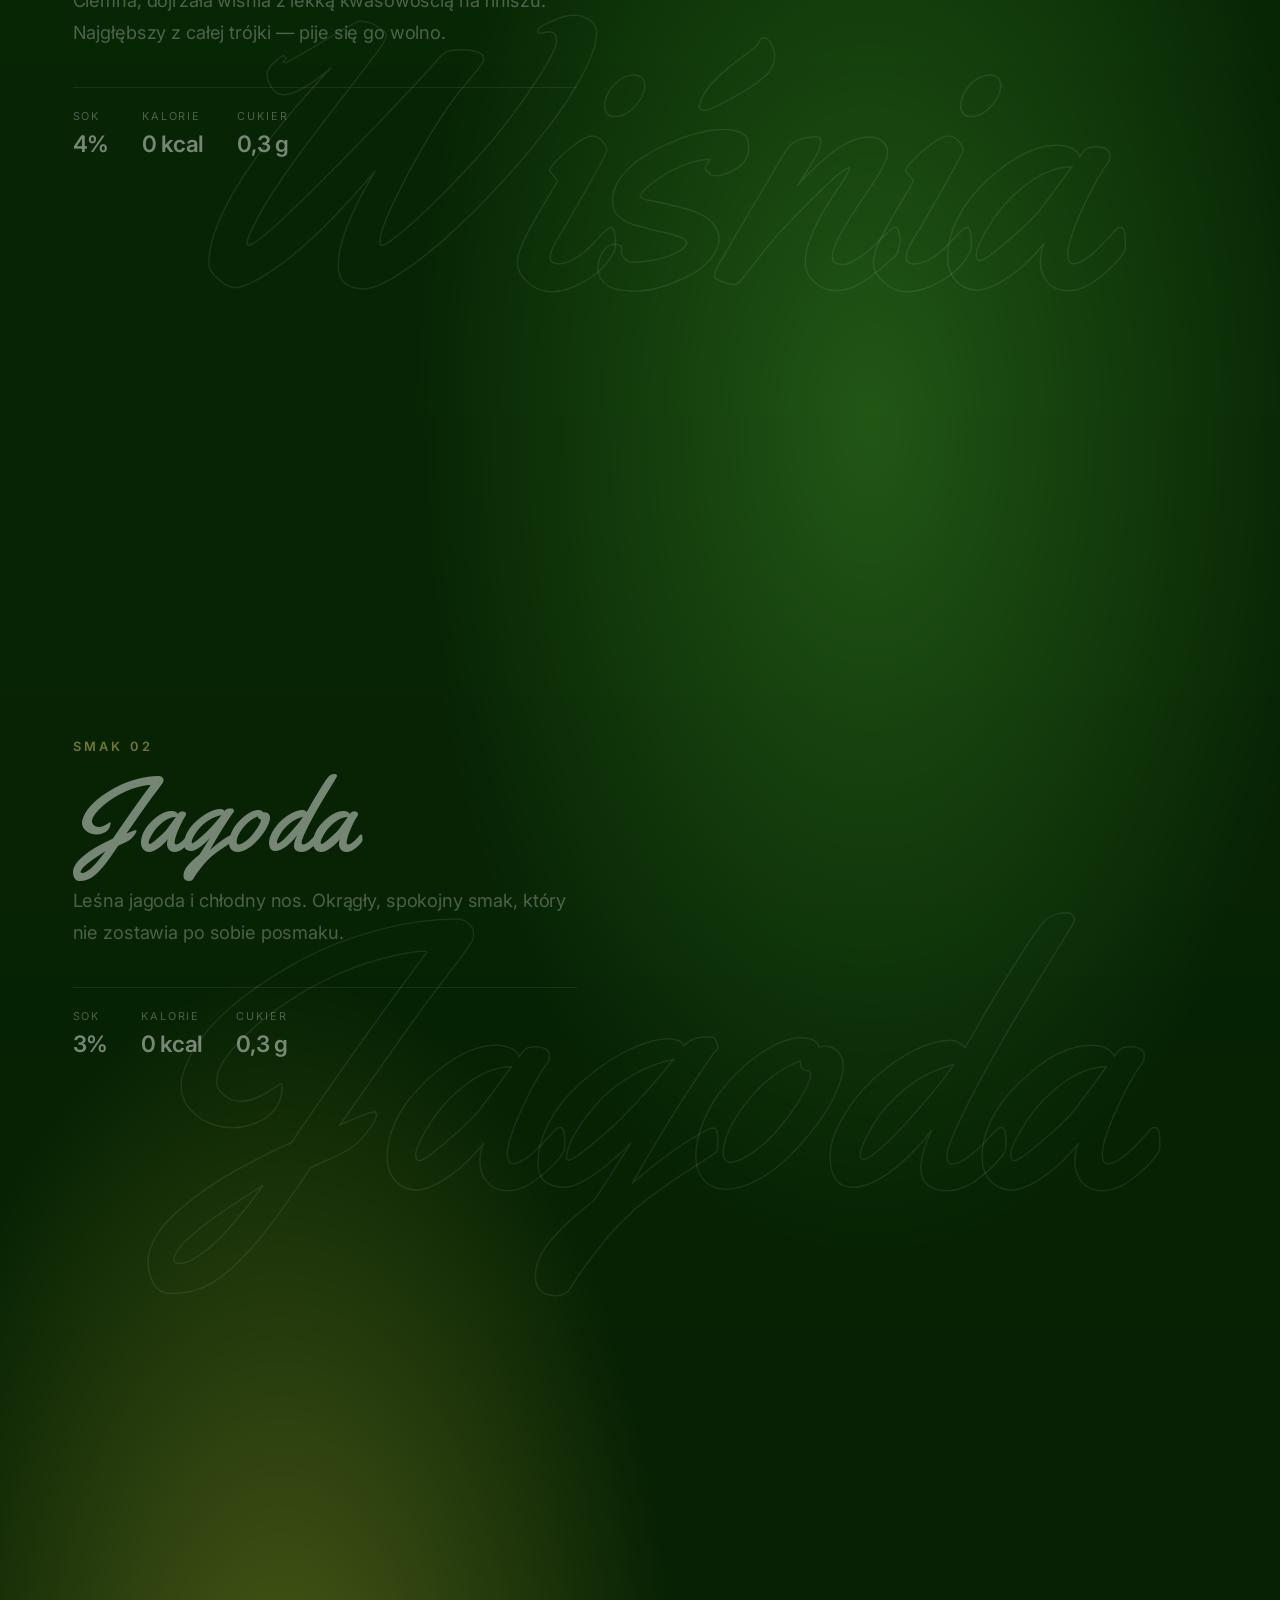
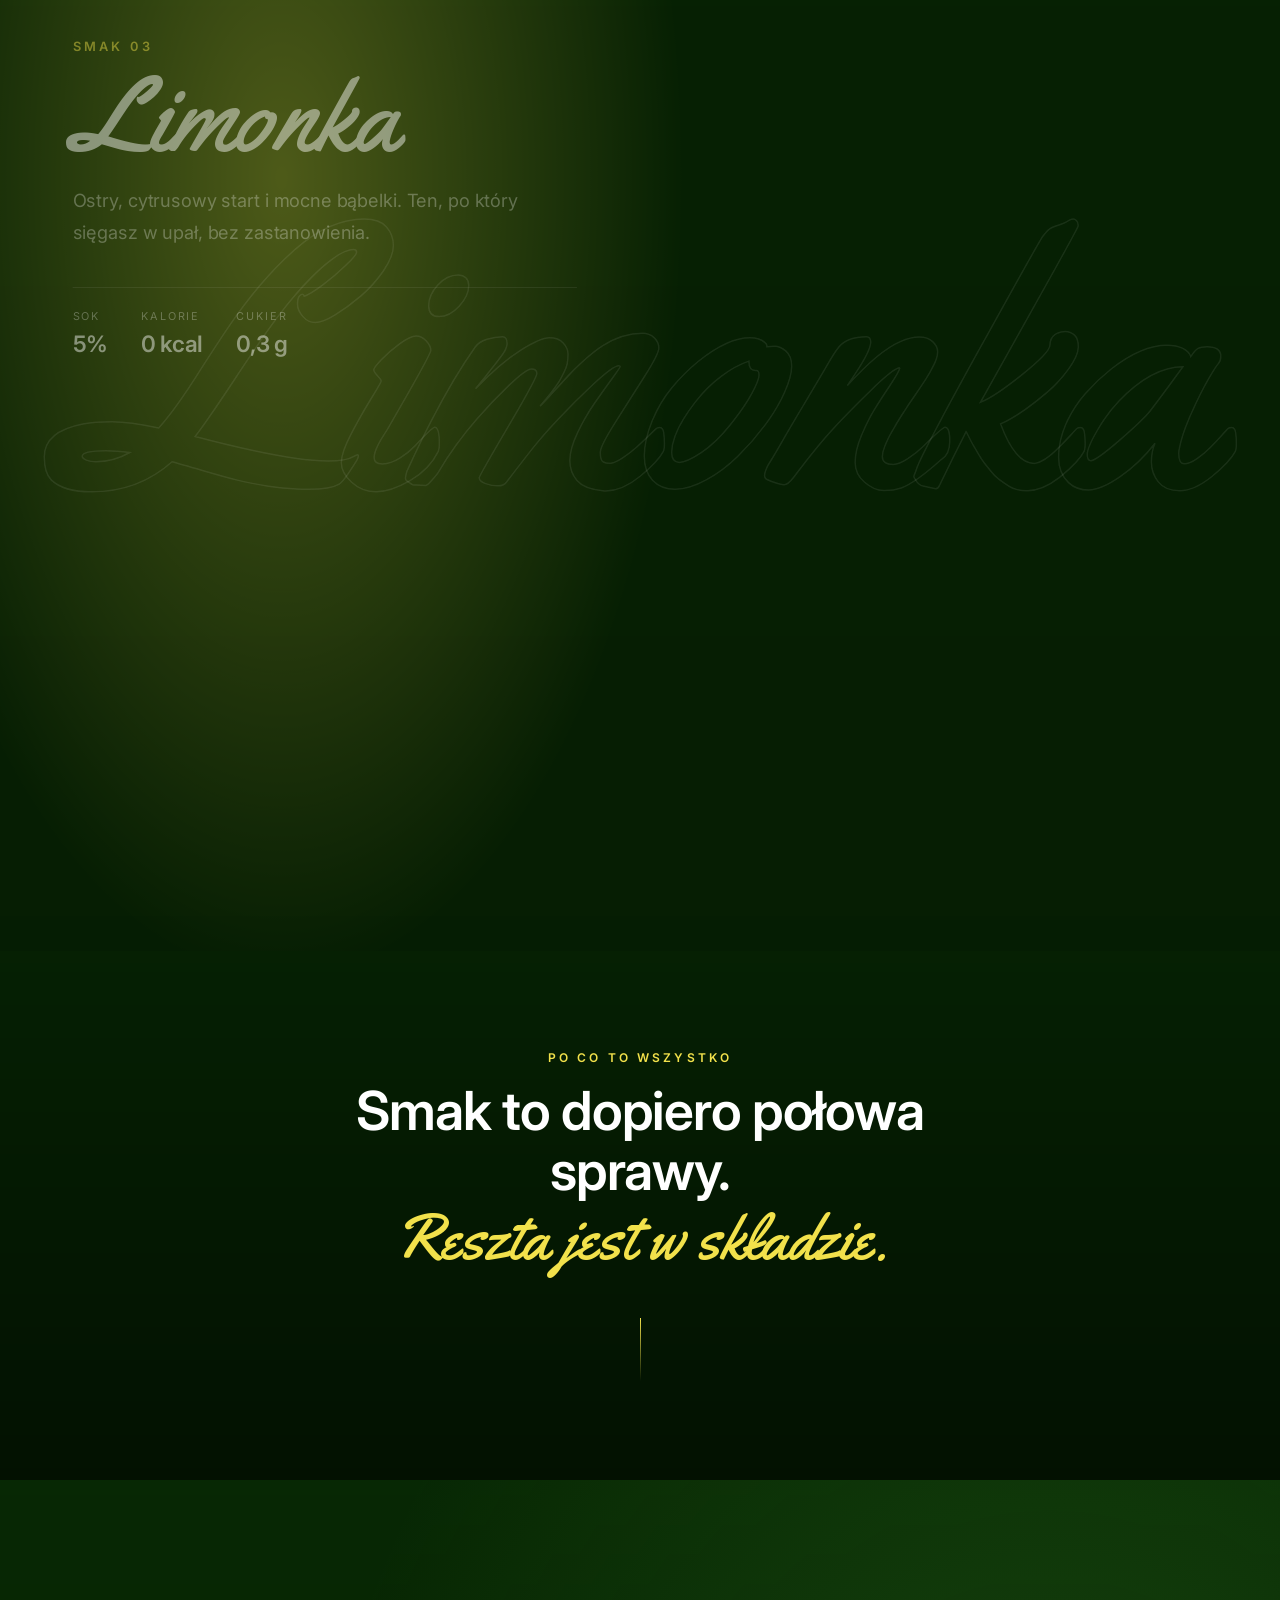
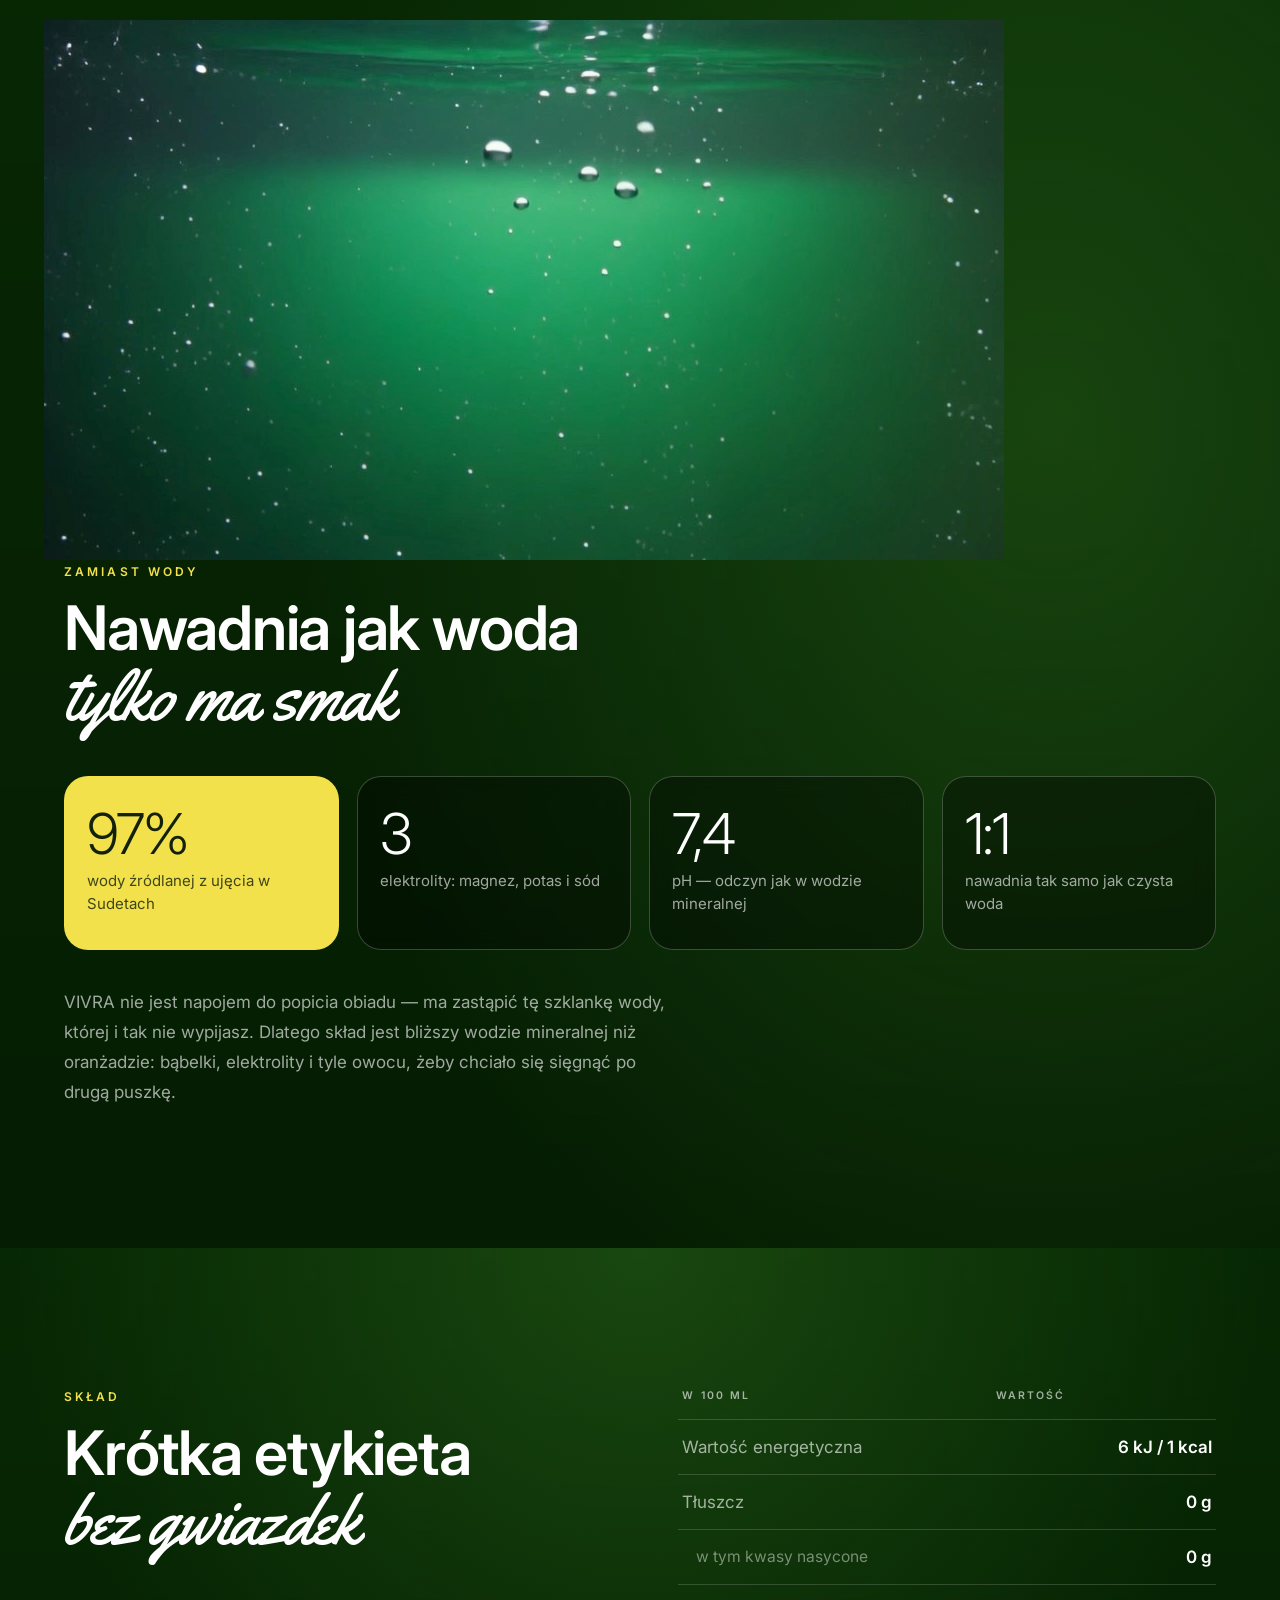
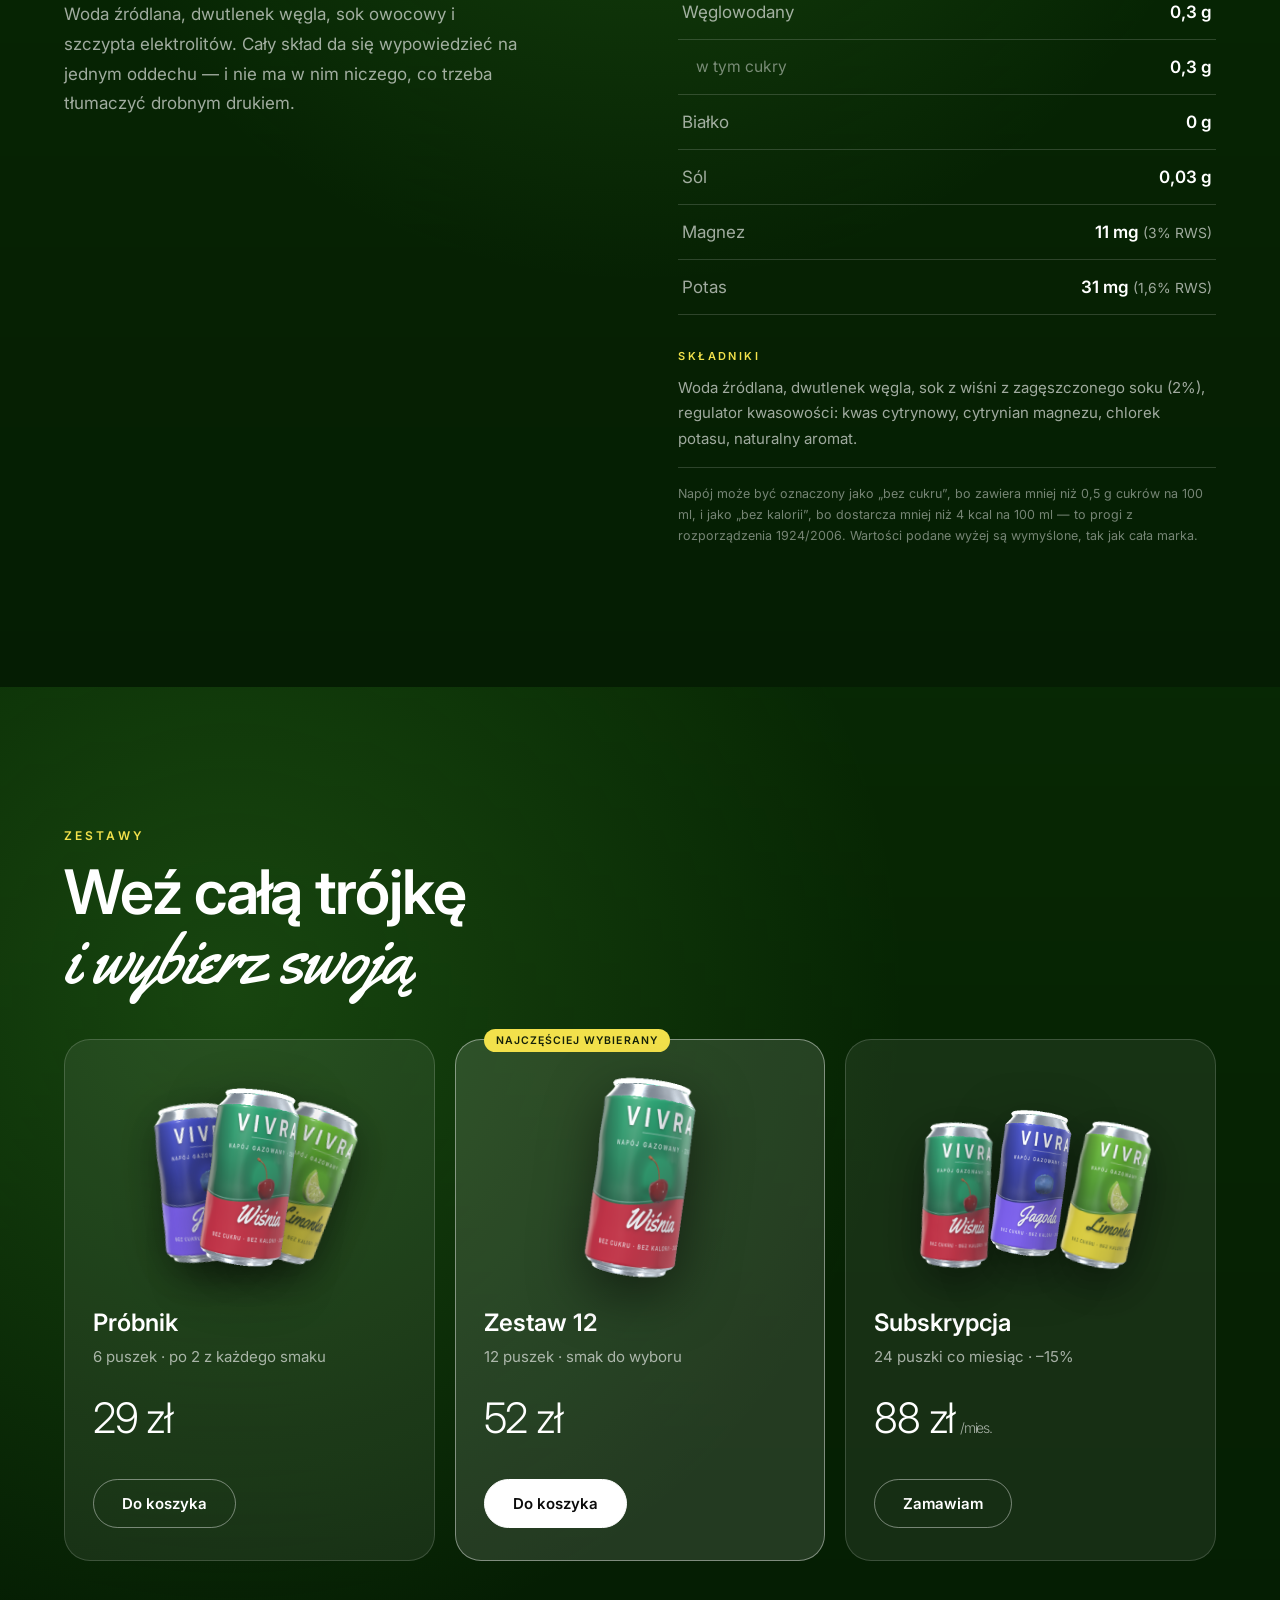
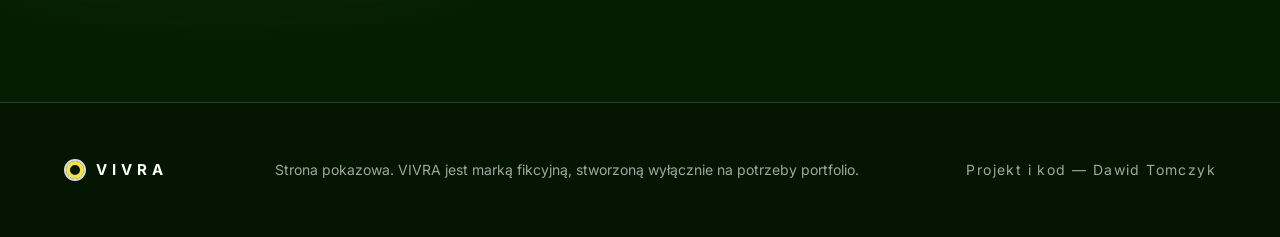
==== commit e1a4ee8f: "Podstrona bez puszki, blok w miejscu po taśmie Na podstronie zamówienia model 3D i bąbelki są wyłącz" ====
--- a/index.html
+++ b/index.html
@@ -8,7 +8,7 @@
 <link rel="preconnect" href="https://fonts.googleapis.com">
 <link rel="preconnect" href="https://fonts.gstatic.com" crossorigin>
 <link href="https://fonts.googleapis.com/css2?family=Inter:wght@300;400;500;600;700&family=Yellowtail&display=swap" rel="stylesheet">
-<link rel="stylesheet" href="css/style.css?v=35">
+<link rel="stylesheet" href="css/style.css?v=37">
 </head>
 <body data-flavor="cherry">
 
@@ -180,6 +180,18 @@
           </dl>
         </div>
       </article>
+    </div>
+  </section>
+
+  <!-- ============ PRZEJŚCIE ============ -->
+  <section class="przejscie">
+    <div class="wrap przejscie__box">
+      <p class="eyebrow">Po co to wszystko</p>
+      <h2 class="przejscie__tekst">
+        Smak to dopiero połowa sprawy.<br>
+        <em>Reszta jest w składzie.</em>
+      </h2>
+      <span class="przejscie__kreska" aria-hidden="true"></span>
     </div>
   </section>
 
--- a/css/style.css
+++ b/css/style.css
@@ -688,8 +688,26 @@
 .topbar__back{ width:16px; height:16px; stroke:currentColor; stroke-width:2.2; fill:none;
   stroke-linecap:round; stroke-linejoin:round; }
 
-.hero--zam{ min-height:64svh; padding-bottom:clamp(60px,8vh,110px); }
-.hero--zam .lede__index span{ color:var(--muted); }
+/* nagłówek podstrony — bez modelu 3D, sama typografia */
+.naglowek{
+  position:relative; z-index:1;
+  padding:clamp(130px,18vh,190px) clamp(18px,3.4vw,44px) clamp(50px,7vh,90px);
+}
+.naglowek__tytul{
+  margin:0 0 22px;
+  font-size:clamp(52px,6.4vw,116px); line-height:.92;
+  font-weight:800; letter-spacing:-.045em; text-transform:uppercase;
+}
+.naglowek__tytul em{
+  display:block; margin-top:-.1em; margin-left:.06em;
+  font-family:"Yellowtail",cursive; font-style:normal; font-weight:400;
+  font-size:1.06em; letter-spacing:0; text-transform:none;
+  color:var(--accent); transition:color var(--slow);
+}
+.naglowek__opis{
+  margin:0; max-width:44ch;
+  font-size:17px; line-height:1.75; color:var(--muted);
+}
 
 .zam{
   position:relative; z-index:1;
@@ -807,3 +825,33 @@
   .opcje--smaki{ grid-template-columns:1fr; }
   .pola{ grid-template-columns:1fr; }
 }
+
+/* =========================================================
+   Przejście między sekwencją smaków a sekcją o wodzie
+
+   Po usunięciu taśmy zostawała tu pusta przerwa. Blok jest celowo krótki
+   i sam zapowiada to, co dalej — zamiast kolejnego pasa z hasłami.
+   ========================================================= */
+.przejscie{
+  position:relative; z-index:1;
+  padding:clamp(70px,11vh,140px) clamp(18px,3.4vw,44px);
+  background:linear-gradient(180deg, rgba(0,0,0,.45), rgba(0,0,0,.7));
+}
+.przejscie__box{ display:flex; flex-direction:column; align-items:center; text-align:center; }
+.przejscie__tekst{
+  margin:0;
+  font-size:clamp(30px,4.2vw,64px); line-height:1.12;
+  font-weight:600; letter-spacing:-.02em;
+  max-width:22ch;
+}
+.przejscie__tekst em{
+  font-family:"Yellowtail",cursive; font-style:normal; font-weight:400;
+  font-size:1.18em; letter-spacing:0;
+  color:var(--accent); transition:color var(--slow);
+}
+.przejscie__kreska{
+  width:1px; height:clamp(46px,7vh,88px);
+  margin-top:clamp(34px,5vh,60px);
+  background:linear-gradient(180deg, var(--accent), transparent);
+  transition:background var(--slow);
+}
